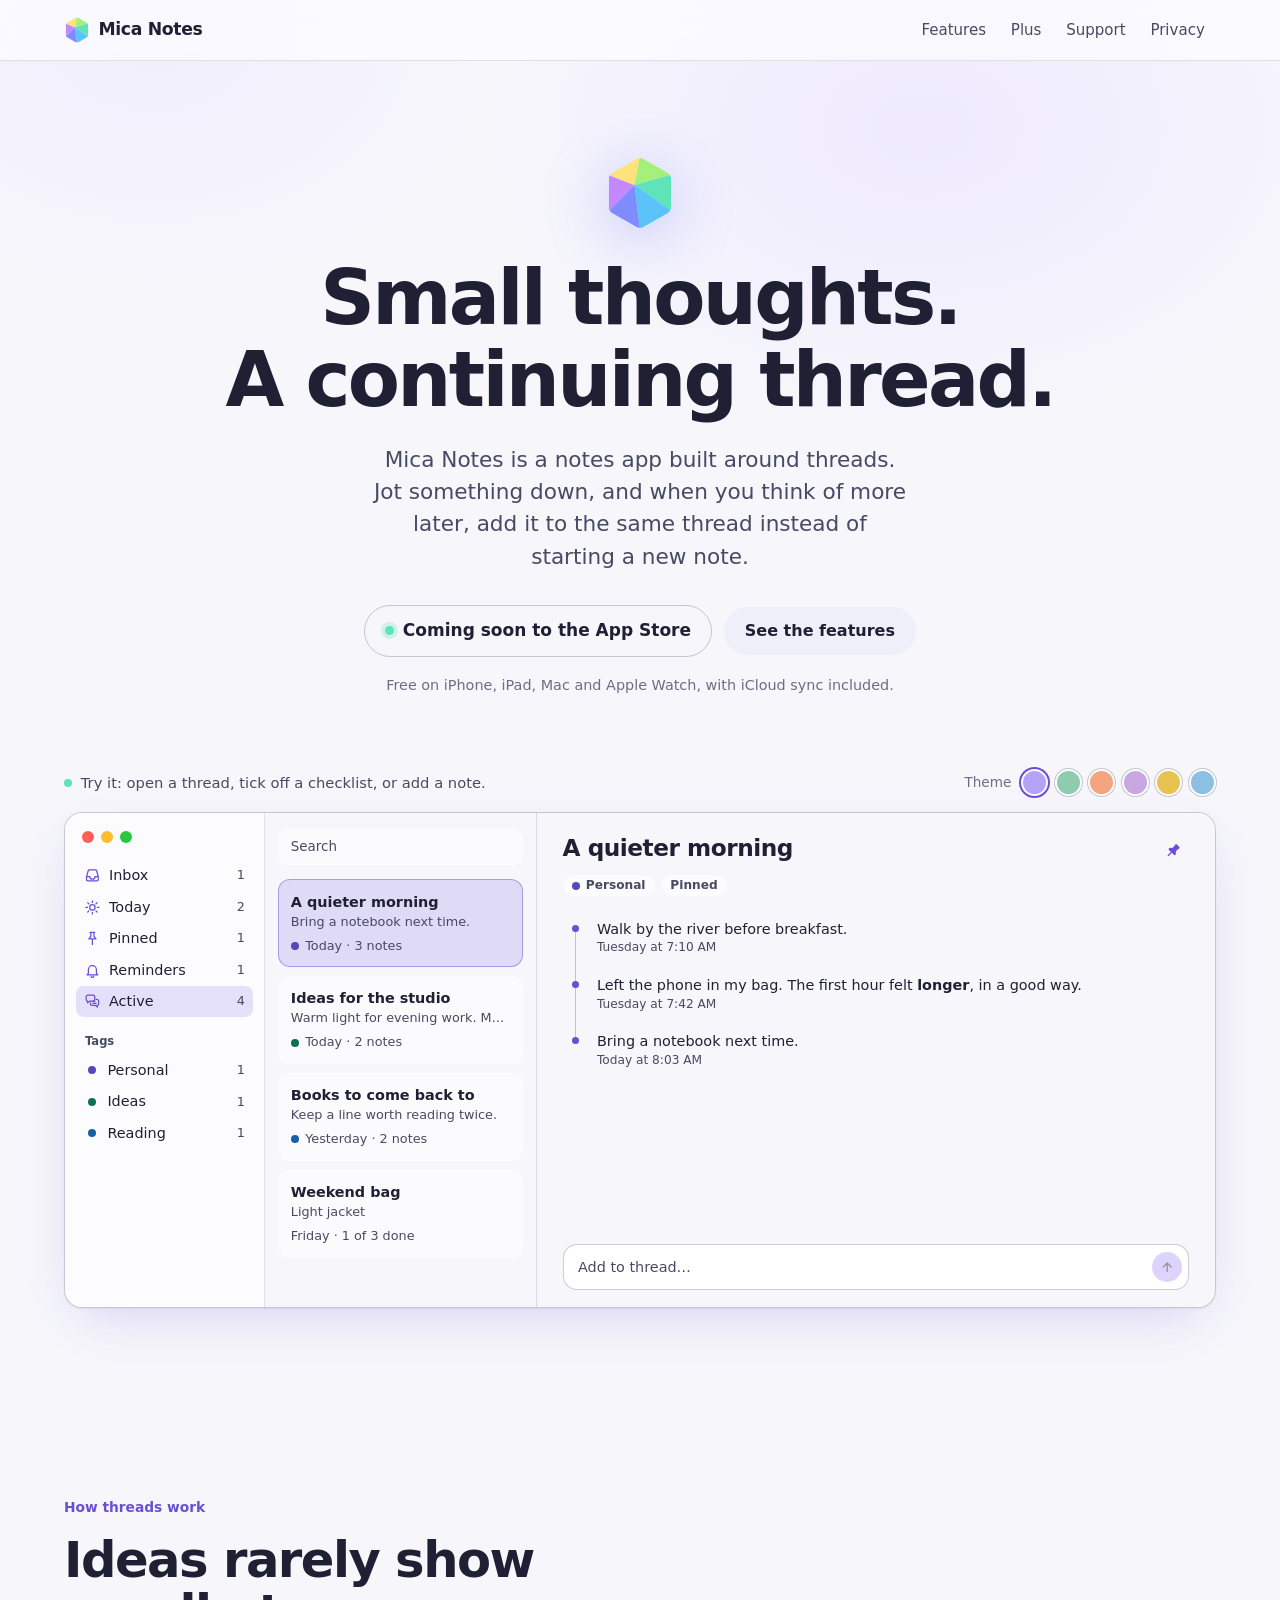
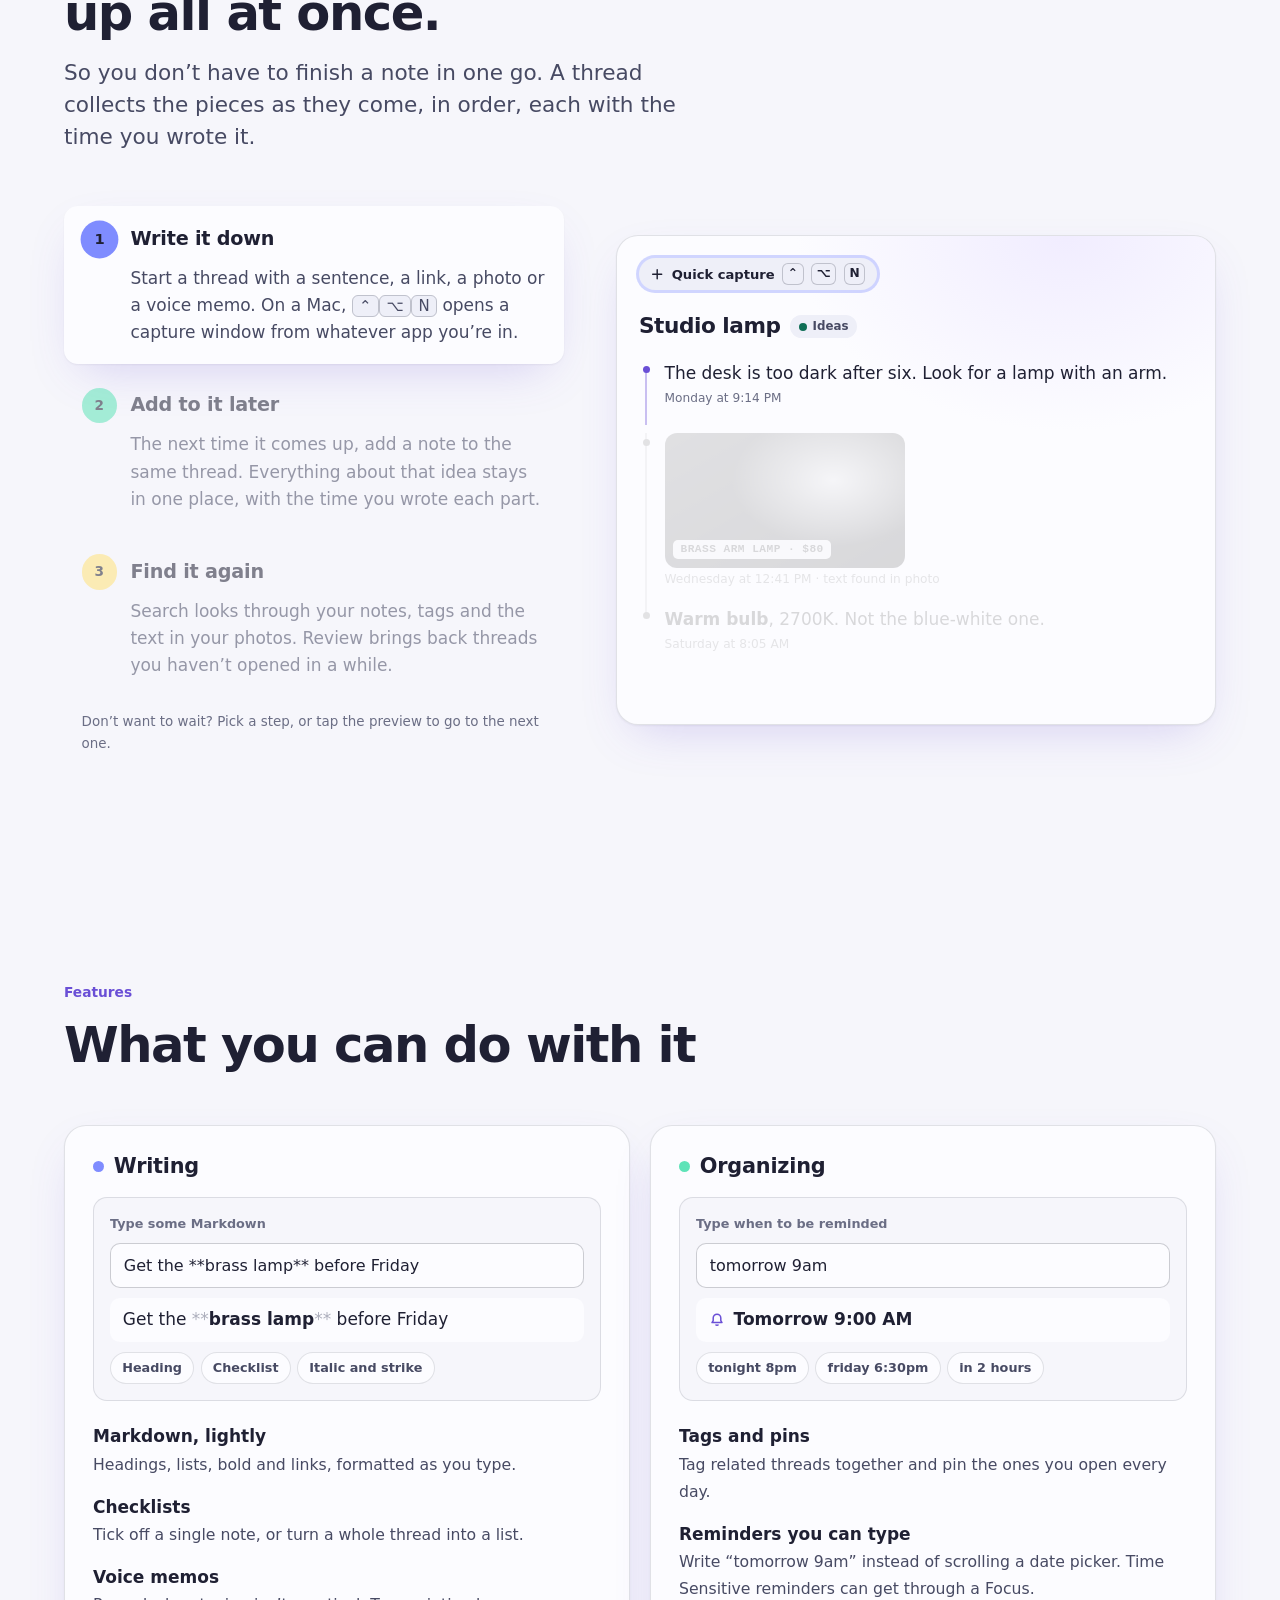
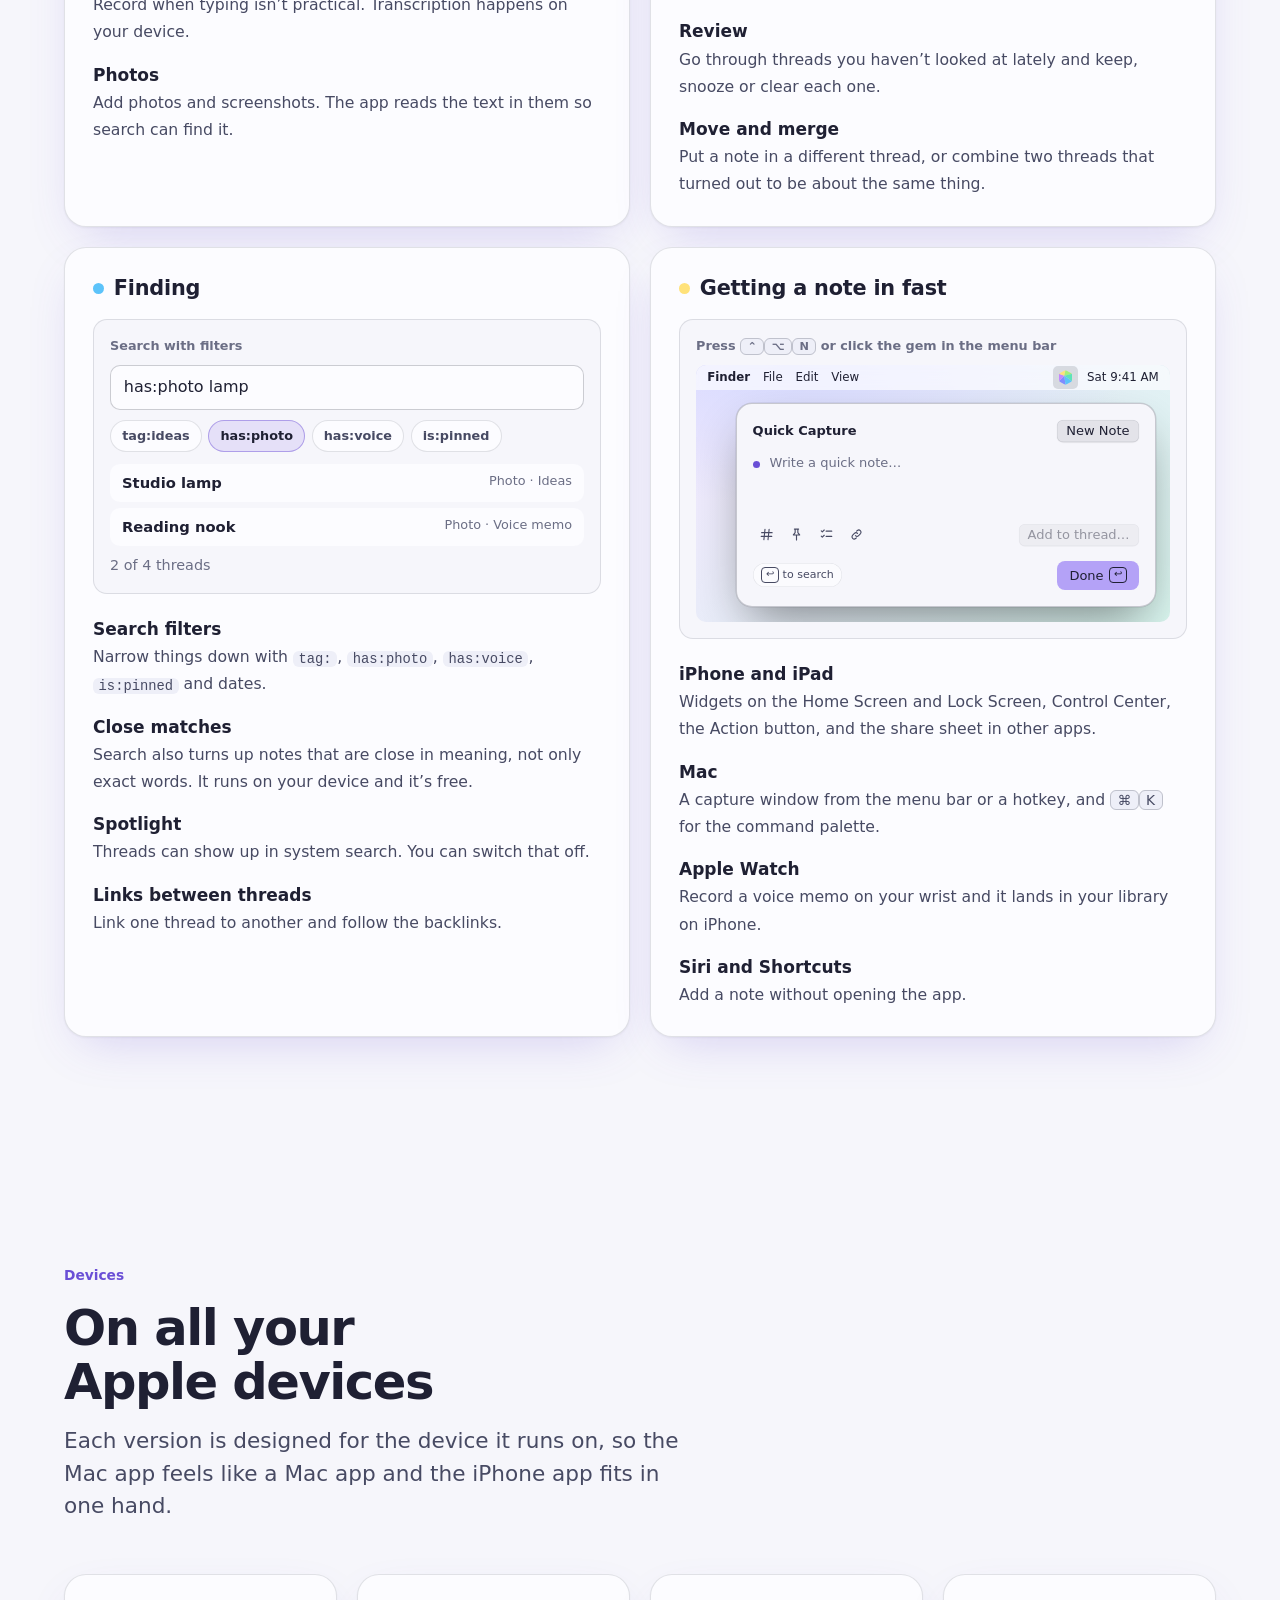
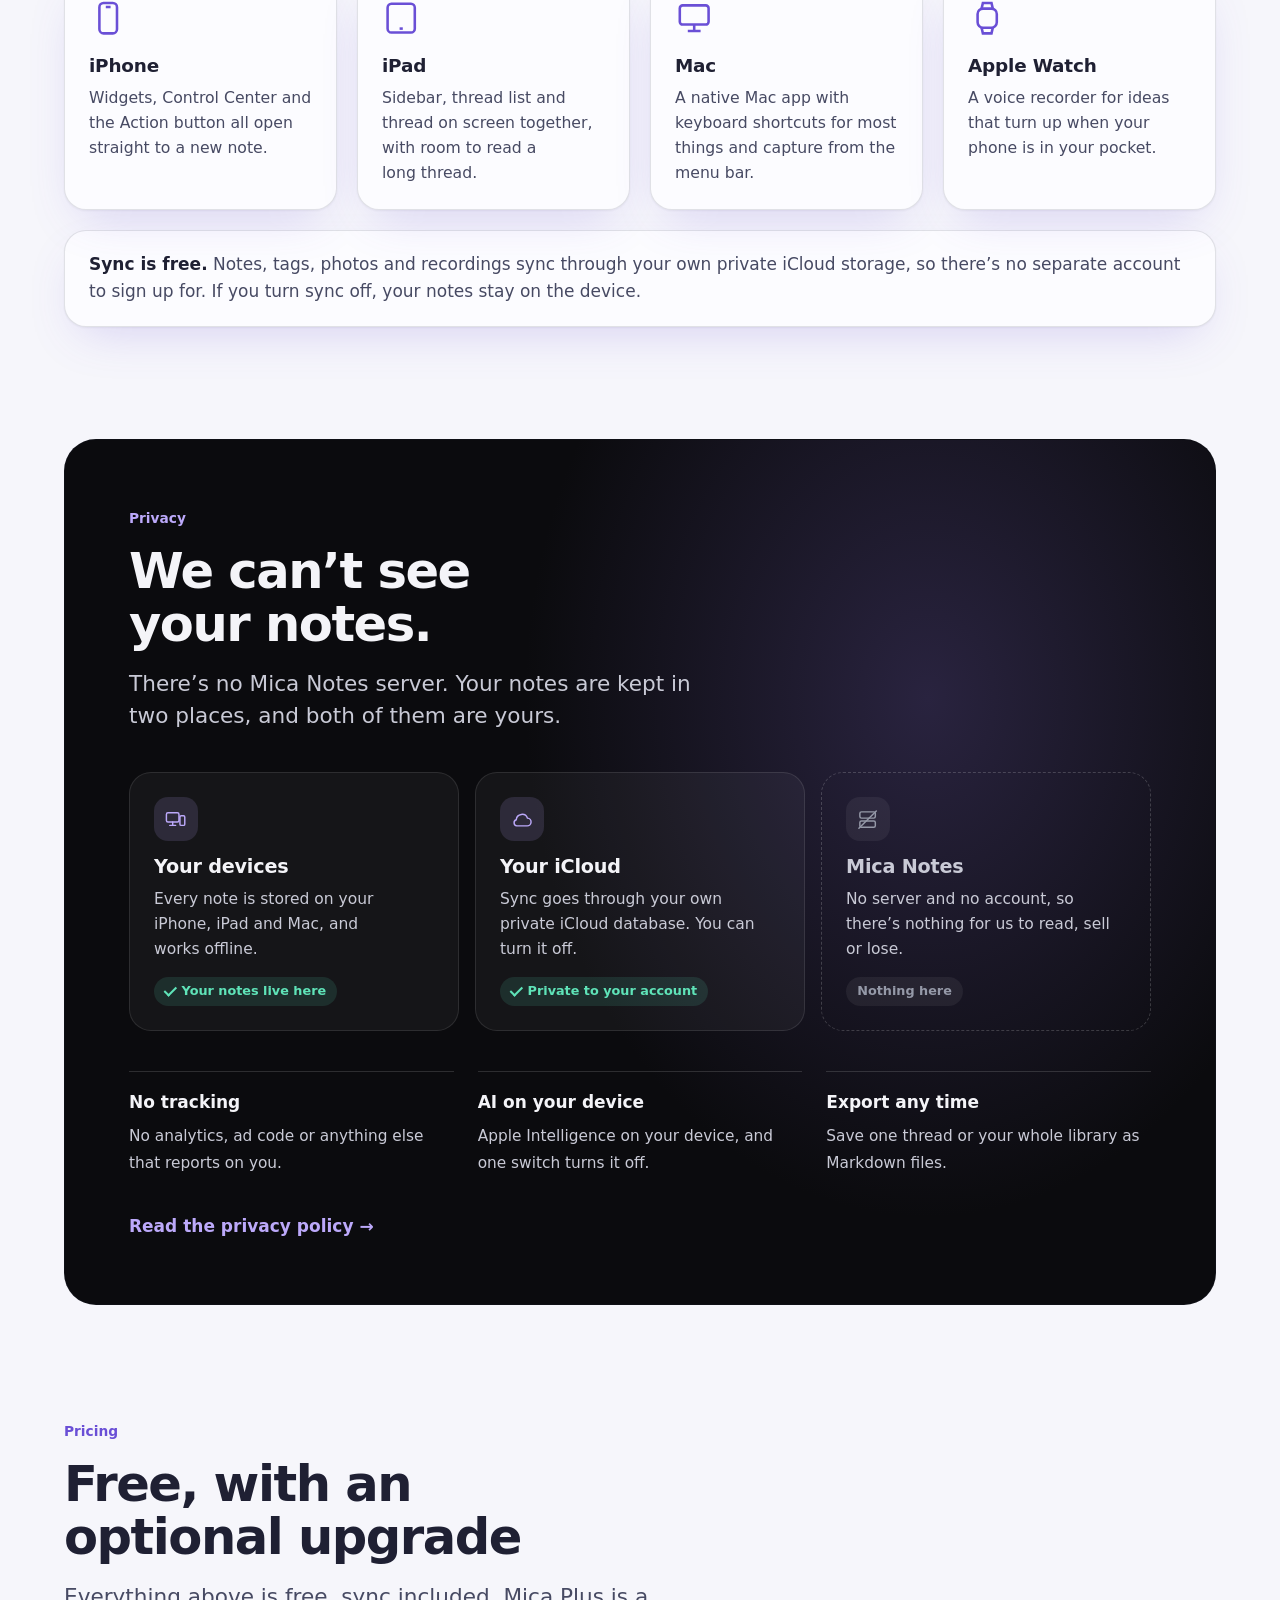
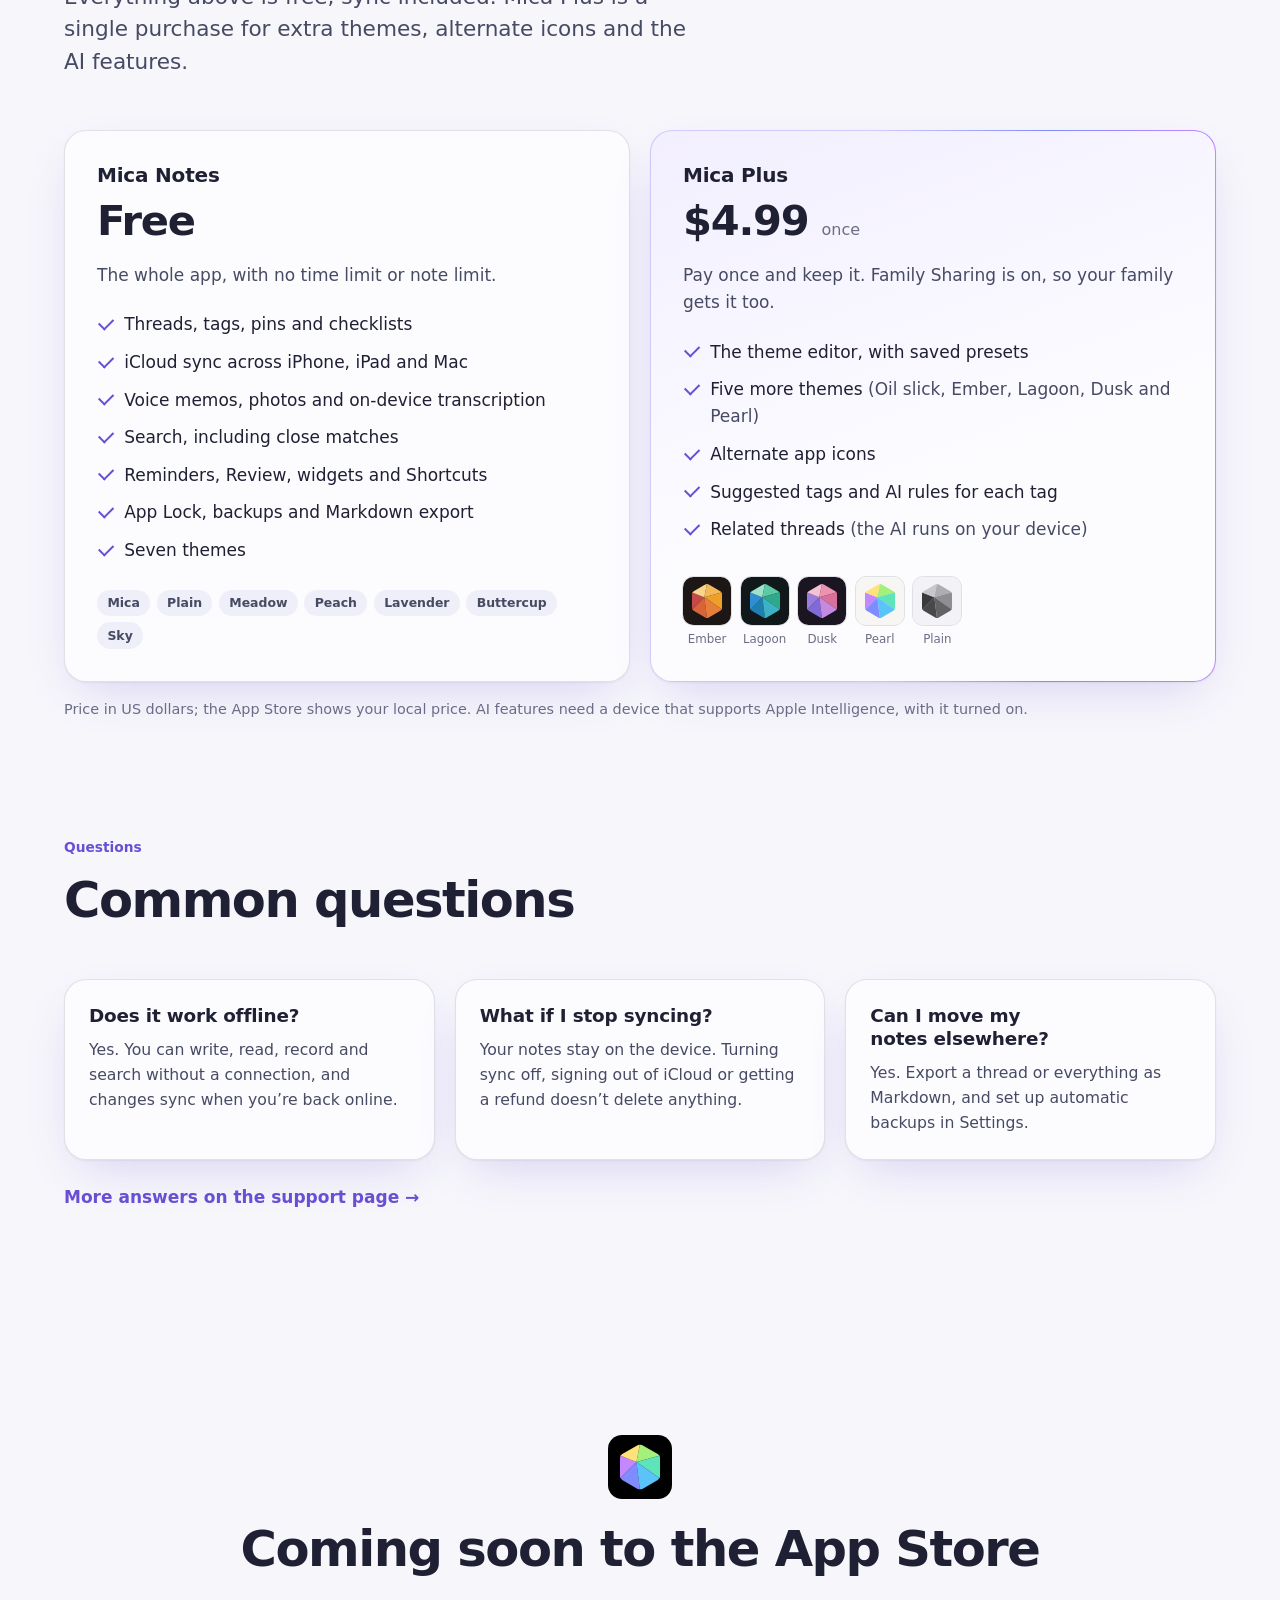
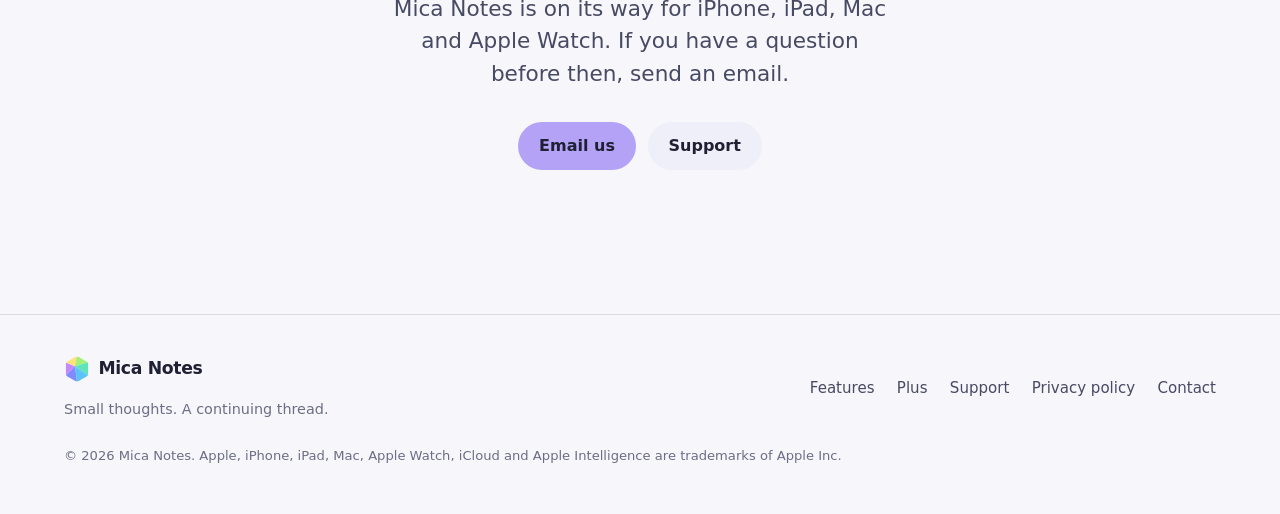
==== index.html @ 0bafedac "Mica Notes website" ====
<!doctype html>
<html lang="en-US">
<head>
  <meta charset="utf-8">
  <meta name="viewport" content="width=device-width, initial-scale=1">
  <meta name="color-scheme" content="light dark">
  <meta name="theme-color" content="#F6F6FB" media="(prefers-color-scheme: light)">
  <meta name="theme-color" content="#0B0B0E" media="(prefers-color-scheme: dark)">
  <title>Mica Notes: notes that grow in threads</title>
  <meta name="description" content="Mica Notes is a notes app for iPhone, iPad, Mac and Apple Watch where each idea gets its own thread, and you add to it as you think of more. Free, with iCloud sync.">
  <link rel="canonical" href="https://shaswat28.github.io/mica-notes/">
  <meta property="og:type" content="website">
  <meta property="og:title" content="Mica Notes">
  <meta property="og:description" content="Small thoughts. A continuing thread. Threaded notes for iPhone, iPad, Mac and Apple Watch, free with iCloud sync.">
  <meta property="og:url" content="https://shaswat28.github.io/mica-notes/">
  <meta property="og:image" content="https://shaswat28.github.io/mica-notes/assets/social-card.png">
  <meta name="twitter:card" content="summary_large_image">
  <link rel="icon" href="assets/favicon.svg" type="image/svg+xml">
  <link rel="apple-touch-icon" href="assets/apple-touch-icon.png">
  <link rel="stylesheet" href="styles.css">
  <script src="site.js" defer></script>
</head>
<body>
<a class="skip-link" href="#main">Skip to content</a>
<header class="site-header">
  <div class="wrap">
    <a class="wordmark" href="./"><img src="assets/gem.svg" alt="" width="26" height="26">Mica Notes</a>
    <nav class="site-nav" aria-label="Main">
      <a class="nav-optional" href="#features">Features</a>
      <a href="#plus">Plus</a>
      <a href="support.html">Support</a>
      <a href="privacy.html">Privacy</a>
    </nav>
  </div>
</header>

<main id="main">
  <section class="hero wrap" aria-labelledby="hero-title">
    <img class="gem-mark" src="assets/gem.svg" alt="" width="72" height="72">
    <h1 id="hero-title">Small thoughts.<br>A continuing thread.</h1>
    <p class="lead">Mica Notes is a notes app built around threads. Jot something down, and when you think of more later, add it to the same thread instead of starting a new note.</p>
    <div class="actions">
      <span class="status-pill">Coming soon to the App Store</span>
      <a class="button button-quiet" href="#features">See the features</a>
    </div>
    <p class="small">Free on iPhone, iPad, Mac and Apple Watch, with iCloud sync included.</p>

    <div class="showcase">
      <div class="demo" data-theme="mica">
        <div class="demo-bar">
          <p class="demo-hint">Try it: open a thread, tick off a checklist, or add a note.</p>
          <div class="theme-picker" role="group" aria-label="Demo theme">
            <span>Theme</span>
            <button class="swatch" data-theme="mica" style="--sw:#B4A2F7" aria-pressed="true" aria-label="Mica"></button>
            <button class="swatch" data-theme="meadow" style="--sw:#8FCBAE" aria-pressed="false" aria-label="Meadow"></button>
            <button class="swatch" data-theme="peach" style="--sw:#F2A57E" aria-pressed="false" aria-label="Peach"></button>
            <button class="swatch" data-theme="lavender" style="--sw:#C9A8E2" aria-pressed="false" aria-label="Lavender"></button>
            <button class="swatch" data-theme="buttercup" style="--sw:#E8C350" aria-pressed="false" aria-label="Buttercup"></button>
            <button class="swatch" data-theme="sky" style="--sw:#8BC0E2" aria-pressed="false" aria-label="Sky"></button>
          </div>
        </div>
        <div class="window" role="region" aria-label="Mica Notes demo">
          <nav class="window-sidebar" aria-label="Demo sidebar">
            <div class="traffic" aria-hidden="true"><i></i><i></i><i></i></div>
            <div class="side-group">
              <button class="side-row" data-scope="inbox" aria-pressed="false"><svg class="side-icon" viewBox="0 0 20 20" aria-hidden="true"><path d="M3 11.5V15a1.5 1.5 0 0 0 1.5 1.5h11A1.5 1.5 0 0 0 17 15v-3.5M3 11.5l2-7A1.5 1.5 0 0 1 6.4 3.5h7.2A1.5 1.5 0 0 1 15 4.5l2 7M3 11.5h4a3 3 0 0 0 6 0h4"/></svg>Inbox<span class="count" data-count="inbox"></span></button>
              <button class="side-row" data-scope="today" aria-pressed="false"><svg class="side-icon" viewBox="0 0 20 20" aria-hidden="true"><circle cx="10" cy="10" r="3.2"/><path d="M10 2.2v1.9M10 15.9v1.9M2.2 10h1.9M15.9 10h1.9M4.5 4.5l1.3 1.3M14.2 14.2l1.3 1.3M4.5 15.5l1.3-1.3M14.2 5.8l1.3-1.3"/></svg>Today<span class="count" data-count="today"></span></button>
              <button class="side-row" data-scope="pinned" aria-pressed="false"><svg class="side-icon" viewBox="0 0 20 20" aria-hidden="true"><path d="M7.2 2.8h5.6M8.2 2.8v4.6L5.8 10.6h8.4l-2.4-3.2V2.8M10 10.6v6.6"/></svg>Pinned<span class="count" data-count="pinned"></span></button>
              <button class="side-row" data-scope="reminders" aria-pressed="false"><svg class="side-icon" viewBox="0 0 20 20" aria-hidden="true"><path d="M5.2 13.6V9.2a4.8 4.8 0 0 1 9.6 0v4.4l1.5 1.6H3.7zM8.4 17.2a1.7 1.7 0 0 0 3.2 0"/></svg>Reminders<span class="count" data-count="reminders"></span></button>
              <button class="side-row is-on" data-scope="all" aria-pressed="true"><svg class="side-icon" viewBox="0 0 20 20" aria-hidden="true"><path d="M2.6 4.6a2 2 0 0 1 2-2h6.2a2 2 0 0 1 2 2v3.1a2 2 0 0 1-2 2H6.6l-2.5 2V9.6a2 2 0 0 1-1.5-1.9z"/><path d="M14.6 7.6h.8a2 2 0 0 1 2 2v3.2a2 2 0 0 1-1.5 1.9v2l-2.5-2H9.6a2 2 0 0 1-2-2v-.9"/><path d="M10.4 12.3h4M10.4 10h2.4"/></svg>Active<span class="count" data-count="all"></span></button>
            </div>
            <div class="side-group">
              <div class="side-label">Tags</div>
              <button class="side-row" data-scope="tag:personal" aria-pressed="false"><span class="dot" style="background:var(--tag-1)"></span>Personal<span class="count" data-count="tag:personal"></span></button>
              <button class="side-row" data-scope="tag:ideas" aria-pressed="false"><span class="dot" style="background:var(--tag-2)"></span>Ideas<span class="count" data-count="tag:ideas"></span></button>
              <button class="side-row" data-scope="tag:reading" aria-pressed="false"><span class="dot" style="background:var(--tag-3)"></span>Reading<span class="count" data-count="tag:reading"></span></button>
            </div>
          </nav>
          <div class="window-list">
            <label class="visually-hidden" for="demo-search">Search the demo</label>
            <input class="list-search" id="demo-search" type="search" placeholder="Search" autocomplete="off">
            <div class="js-thread-list">
              <div class="thread-card is-on"><b>A quieter morning</b><span>Bring a notebook next time.</span><span class="meta"><span class="dot" style="background:var(--tag-1)"></span><span>Personal · 3 notes</span></span></div>
              <div class="thread-card"><b>Ideas for the studio</b><span>Warm light for evening work.</span><span class="meta"><span class="dot" style="background:var(--tag-2)"></span><span>Ideas · 2 notes</span></span></div>
              <div class="thread-card"><b>Books to come back to</b><span>Keep a line worth reading twice.</span><span class="meta"><span class="dot" style="background:var(--tag-3)"></span><span>Reading · 2 notes</span></span></div>
              <div class="thread-card"><b>Weekend bag</b><span>Light jacket</span><span class="meta"><span>Checklist · 1 of 3</span></span></div>
            </div>
          </div>
          <div class="window-detail">
            <div class="mobile-threads" role="group" aria-label="Threads"></div>
            <div class="detail-body">
              <div class="detail-head">
                <h2 class="detail-title">A quieter morning</h2>
                <button class="pin-btn" aria-pressed="true" aria-label="Unpin thread"><svg viewBox="0 0 24 24" fill="currentColor" aria-hidden="true"><path d="M15.2 3.3a1 1 0 0 1 1.4 0l4.1 4.1a1 1 0 0 1 0 1.4l-1.3 1.3a1 1 0 0 1-1 .25l-3.1 3.1.4 3.4a1 1 0 0 1-.3.8l-1 1a1 1 0 0 1-1.4 0l-3.2-3.2-4.5 4.5a.9.9 0 1 1-1.3-1.3l4.5-4.5-3.2-3.2a1 1 0 0 1 0-1.4l1-1a1 1 0 0 1 .8-.3l3.4.4 3.1-3.1a1 1 0 0 1 .25-1z"/></svg></button>
              </div>
              <div class="chips"><span class="chip"><span class="dot" style="background:var(--tag-1)"></span>Personal</span><span class="chip">Pinned</span></div>
            </div>
            <div class="timeline-scroll">
              <ol class="timeline">
                <li><p>Walk by the river before breakfast.</p><time>Tuesday at 7:10 AM</time></li>
                <li><p>Left the phone in my bag. The first hour felt <strong>longer</strong>, in a good way.</p><time>Tuesday at 7:42 AM</time></li>
                <li><p>Bring a notebook next time.</p><time>Today at 8:03 AM</time></li>
              </ol>
            </div>
            <form class="composer">
              <label class="visually-hidden" for="demo-note">New note</label>
              <input id="demo-note" type="text" placeholder="Add to thread…" autocomplete="off" maxlength="280">
              <button class="send" type="submit" aria-label="Add note"><svg viewBox="0 0 24 24" fill="none" stroke="currentColor" stroke-width="2.4" stroke-linecap="round" stroke-linejoin="round" aria-hidden="true"><path d="M12 19V5M5.5 11.5 12 5l6.5 6.5"/></svg></button>
            </form>
          </div>
        </div>
      </div>
    </div>
  </section>

  <section class="section wrap" aria-labelledby="how-title">
    <div class="section-head" data-reveal>
      <p class="eyebrow">How threads work</p>
      <h2 id="how-title">Ideas rarely show up all at once.</h2>
      <p class="lead">So you don’t have to finish a note in one go. A thread collects the pieces as they come, in order, each with the time you wrote it.</p>
    </div>
    <div class="story" data-reveal>
      <ol class="story-steps">
        <li class="story-step is-on" data-step="1">
          <button type="button" class="story-btn" aria-pressed="true"><span class="step-num" aria-hidden="true">1</span><span class="story-btn-text">Write it down</span></button>
          <p>Start a thread with a sentence, a link, a photo or a voice memo. On a Mac, <kbd>⌃</kbd><kbd>⌥</kbd><kbd>N</kbd> opens a capture window from whatever app you’re in.</p>
        </li>
        <li class="story-step" data-step="2">
          <button type="button" class="story-btn" aria-pressed="false"><span class="step-num" aria-hidden="true">2</span><span class="story-btn-text">Add to it later</span></button>
          <p>The next time it comes up, add a note to the same thread. Everything about that idea stays in one place, with the time you wrote each part.</p>
        </li>
        <li class="story-step" data-step="3">
          <button type="button" class="story-btn" aria-pressed="false"><span class="step-num" aria-hidden="true">3</span><span class="story-btn-text">Find it again</span></button>
          <p>Search looks through your notes, tags and the text in your photos. Review brings back threads you haven’t opened in a while.</p>
        </li>
        <li class="story-hint" aria-hidden="true">Don’t want to wait? Pick a step, or tap the preview to go to the next one.</li>
      </ol>
      <div class="story-stage" data-step="3" role="img" aria-label="A thread called Studio lamp. Monday: the desk is too dark after six, look for a lamp. Wednesday: a photo of a lamp at the market. Saturday: get a warm bulb. A search for lamp finds the first two, including the word in the photo.">
        <div class="stage-bar">
          <span class="stage-capture"><svg viewBox="0 0 16 16" aria-hidden="true"><path d="M8 3v10M3 8h10"/></svg>Quick capture <kbd>⌃</kbd><kbd>⌥</kbd><kbd>N</kbd></span>
          <span class="stage-search"><svg viewBox="0 0 16 16" aria-hidden="true"><circle cx="7" cy="7" r="4.5"/><path d="M10.5 10.5l3 3"/></svg><span class="stage-query">lamp</span><span class="caret"></span></span>
        </div>
        <p class="stage-title">Studio lamp <span class="stage-tag"><span class="dot" style="background:var(--tag-2)"></span>Ideas</span></p>
        <ol class="stage-thread">
          <li class="n1"><p>The desk is too dark after six. Look for a <mark>lamp</mark> with an arm.</p><time>Monday at 9:14 PM</time></li>
          <li class="n2"><div class="stage-photo"><span class="photo-sign">BRASS ARM <mark>LAMP</mark> · $80</span></div><time>Wednesday at 12:41 PM · text found in photo</time></li>
          <li class="n3"><p><b>Warm bulb</b>, 2700K. Not the blue-white one.</p><time>Saturday at 8:05 AM</time></li>
        </ol>
        <p class="stage-review"><svg viewBox="0 0 16 16" aria-hidden="true"><rect x="2.5" y="4" width="11" height="9" rx="2"/><path d="M4.5 2h7"/></svg>In Review: not opened for 3 weeks</p>
      </div>
    </div>
  </section>

  <section id="features" class="section wrap" aria-labelledby="features-title">
    <div class="section-head" data-reveal>
      <p class="eyebrow">Features</p>
      <h2 id="features-title">What you can do with it</h2>
    </div>
    <div class="feature-groups" data-reveal-group>
      <article class="feature-group card">
        <h3><span class="dot" style="background:var(--gem-1)" aria-hidden="true"></span>Writing</h3>
        <div class="try" data-try="markdown">
          <label class="try-label" for="try-md">Type some Markdown</label>
          <input class="try-input" id="try-md" type="text" value="Get the **brass lamp** before Friday" maxlength="90" autocomplete="off" spellcheck="false">
          <p class="md-out" aria-live="polite">Get the <span class="mk">**</span><b>brass lamp</b><span class="mk">**</span> before Friday</p>
          <div class="try-chips" aria-label="Examples"><button type="button" data-fill="## Studio plans">Heading</button><button type="button" data-fill="- [ ] Order the bulbs">Checklist</button><button type="button" data-fill="Not *this* one, ~~the blue one~~">Italic and strike</button></div>
        </div>
        <ul class="feature-list">
          <li><b>Markdown, lightly</b><span>Headings, lists, bold and links, formatted as you type.</span></li>
          <li><b>Checklists</b><span>Tick off a single note, or turn a whole thread into a list.</span></li>
          <li><b>Voice memos</b><span>Record when typing isn’t practical. Transcription happens on your device.</span></li>
          <li><b>Photos</b><span>Add photos and screenshots. The app reads the text in them so search can find it.</span></li>
        </ul>
      </article>
      <article class="feature-group card">
        <h3><span class="dot" style="background:var(--gem-5)" aria-hidden="true"></span>Organizing</h3>
        <div class="try" data-try="reminder">
          <label class="try-label" for="try-rem">Type when to be reminded</label>
          <input class="try-input" id="try-rem" type="text" value="tomorrow 9am" maxlength="40" autocomplete="off" spellcheck="false">
          <p class="rem-out" aria-live="polite"><svg viewBox="0 0 16 16" aria-hidden="true"><path d="M8 2.2a3.8 3.8 0 0 0-3.8 3.8v2.6L3 10.6h10l-1.2-2V6A3.8 3.8 0 0 0 8 2.2zM6.6 12.4a1.5 1.5 0 0 0 2.8 0"/></svg><span class="rem-label">Tomorrow 9:00 AM</span></p>
          <div class="try-chips" aria-label="Examples"><button type="button" data-fill="tonight 8pm">tonight 8pm</button><button type="button" data-fill="friday 6:30pm">friday 6:30pm</button><button type="button" data-fill="in 2 hours">in 2 hours</button></div>
        </div>
        <ul class="feature-list">
          <li><b>Tags and pins</b><span>Tag related threads together and pin the ones you open every day.</span></li>
          <li><b>Reminders you can type</b><span>Write “tomorrow 9am” instead of scrolling a date picker. Time Sensitive reminders can get through a Focus.</span></li>
          <li><b>Review</b><span>Go through threads you haven’t looked at lately and keep, snooze or clear each one.</span></li>
          <li><b>Move and merge</b><span>Put a note in a different thread, or combine two threads that turned out to be about the same thing.</span></li>
        </ul>
      </article>
      <article class="feature-group card">
        <h3><span class="dot" style="background:var(--gem-6)" aria-hidden="true"></span>Finding</h3>
        <div class="try" data-try="search">
          <label class="try-label" for="try-search">Search with filters</label>
          <input class="try-input" id="try-search" type="search" value="has:photo lamp" maxlength="60" autocomplete="off" spellcheck="false">
          <div class="try-chips" aria-label="Add a filter"><button type="button" data-token="tag:ideas">tag:ideas</button><button type="button" data-token="has:photo">has:photo</button><button type="button" data-token="has:voice">has:voice</button><button type="button" data-token="is:pinned">is:pinned</button></div>
          <ul class="search-results" aria-live="polite">
            <li data-tags="ideas" data-has="photo" data-text="studio lamp brass arm lamp market">Studio lamp <span>Photo · Ideas</span></li>
            <li data-tags="personal" data-has="voice" data-pinned data-text="a quieter morning walk by the river">A quieter morning <span>Voice memo · Pinned</span></li>
            <li data-tags="ideas" data-has="" data-text="name ideas for the newsletter">Newsletter names <span>Ideas</span></li>
            <li data-tags="reading" data-has="photo voice" data-text="books to come back to lamp reading nook">Reading nook <span>Photo · Voice memo</span></li>
          </ul>
          <p class="search-count small" aria-hidden="true"></p>
        </div>
        <ul class="feature-list">
          <li><b>Search filters</b><span>Narrow things down with <code>tag:</code>, <code>has:photo</code>, <code>has:voice</code>, <code>is:pinned</code> and dates.</span></li>
          <li><b>Close matches</b><span>Search also turns up notes that are close in meaning, not only exact words. It runs on your device and it’s free.</span></li>
          <li><b>Spotlight</b><span>Threads can show up in system search. You can switch that off.</span></li>
          <li><b>Links between threads</b><span>Link one thread to another and follow the backlinks.</span></li>
        </ul>
      </article>
      <article class="feature-group card">
        <h3><span class="dot" style="background:var(--gem-3)" aria-hidden="true"></span>Getting a note in fast</h3>
        <div class="try" data-try="capture">
          <p class="try-label"><span class="fine-only">Press <kbd>⌃</kbd><kbd>⌥</kbd><kbd>N</kbd> or click the gem in the menu bar</span><span class="coarse-only">Tap the gem in the menu bar</span></p>
          <div class="capture-desk">
            <div class="mac-menubar" aria-hidden="false">
              <span class="mb-left" aria-hidden="true"><b>Finder</b><span>File</span><span>Edit</span><span>View</span></span>
              <span class="mb-right"><button type="button" class="mb-gem" aria-label="Quick Capture" aria-expanded="true"><img src="assets/gem.svg" alt="" width="16" height="16"></button><span class="mb-clock" aria-hidden="true">Sat 9:41 AM</span></span>
            </div>
            <form class="qc" aria-label="Quick Capture">
              <div class="qc-head"><b>Quick Capture</b><button type="button" class="qc-btn qc-new">New Note</button></div>
              <div class="qc-composer"><span class="qc-dot" aria-hidden="true"></span><label class="visually-hidden" for="try-cap">Quick capture draft</label><textarea id="try-cap" rows="3" maxlength="200" placeholder="Write a quick note…"></textarea></div>
              <div class="qc-tools">
                <span class="qc-tool" title="Choose a tag" aria-hidden="true"><svg viewBox="0 0 20 20"><path d="M8 3 6.5 17M13.5 3 12 17M3.5 7.5h14M3 12.5h14"/></svg></span>
                <span class="qc-tool" title="Pin thread" aria-hidden="true"><svg viewBox="0 0 20 20"><path d="M7.2 2.8h5.6M8.2 2.8v4.6L5.8 10.6h8.4l-2.4-3.2V2.8M10 10.6v6.6"/></svg></span>
                <span class="qc-tool" title="Insert checklist item" aria-hidden="true"><svg viewBox="0 0 20 20"><path d="m3 5.2 1.4 1.4L7 4M3 12.2l1.4 1.4L7 11M9.5 5.5h7.5M9.5 12.5h7.5"/></svg></span>
                <span class="qc-tool" title="Paste link" aria-hidden="true"><svg viewBox="0 0 20 20"><path d="M8.6 11.4a3 3 0 0 0 4.2 0l2.6-2.6a3 3 0 0 0-4.2-4.2l-1 1M11.4 8.6a3 3 0 0 0-4.2 0l-2.6 2.6a3 3 0 0 0 4.2 4.2l1-1"/></svg></span>
                <span class="qc-btn qc-thread" aria-hidden="true">Add to thread…</span>
              </div>
              <div class="qc-foot">
                <span class="qc-hint"><span class="keycap">↩</span><span class="qc-hint-text">to search</span></span>
                <button type="submit" class="qc-done">Done <span class="keycap">↩</span></button>
              </div>
            </form>
            <p class="capture-toast" role="status"></p>
          </div>
        </div>
        <ul class="feature-list">
          <li><b>iPhone and iPad</b><span>Widgets on the Home Screen and Lock Screen, Control Center, the Action button, and the share sheet in other apps.</span></li>
          <li><b>Mac</b><span>A capture window from the menu bar or a hotkey, and <kbd>⌘</kbd><kbd>K</kbd> for the command palette.</span></li>
          <li><b>Apple Watch</b><span>Record a voice memo on your wrist and it lands in your library on iPhone.</span></li>
          <li><b>Siri and Shortcuts</b><span>Add a note without opening the app.</span></li>
        </ul>
      </article>
    </div>
  </section>

  <section class="section wrap" aria-labelledby="devices-title">
    <div class="section-head" data-reveal>
      <p class="eyebrow">Devices</p>
      <h2 id="devices-title">On all your Apple devices</h2>
      <p class="lead">Each version is designed for the device it runs on, so the Mac app feels like a Mac app and the iPhone app fits in one hand.</p>
    </div>
    <ul class="devices" data-reveal-group>
      <li class="card">
        <svg class="device-icon" viewBox="0 0 24 24" fill="none" stroke="currentColor" stroke-width="1.6" aria-hidden="true"><rect x="6.5" y="2.5" width="11" height="19" rx="2.6"/><path d="M10.5 5h3"/></svg>
        <h3>iPhone</h3><p>Widgets, Control Center and the Action button all open straight to a new note.</p>
      </li>
      <li class="card">
        <svg class="device-icon" viewBox="0 0 24 24" fill="none" stroke="currentColor" stroke-width="1.6" aria-hidden="true"><rect x="3.5" y="3" width="17" height="18" rx="2.4"/><path d="M11 18.5h2"/></svg>
        <h3>iPad</h3><p>Sidebar, thread list and thread on screen together, with room to read a long thread.</p>
      </li>
      <li class="card">
        <svg class="device-icon" viewBox="0 0 24 24" fill="none" stroke="currentColor" stroke-width="1.6" aria-hidden="true"><rect x="3" y="4" width="18" height="12" rx="1.8"/><path d="M8 20h8M12 16v4"/></svg>
        <h3>Mac</h3><p>A native Mac app with keyboard shortcuts for most things and capture from the menu bar.</p>
      </li>
      <li class="card">
        <svg class="device-icon" viewBox="0 0 24 24" fill="none" stroke="currentColor" stroke-width="1.6" aria-hidden="true"><rect x="6" y="6" width="12" height="12" rx="3.4"/><path d="M8.5 6l.8-3.5h5.4l.8 3.5M8.5 18l.8 3.5h5.4l.8-3.5"/></svg>
        <h3>Apple Watch</h3><p>A voice recorder for ideas that turn up when your phone is in your pocket.</p>
      </li>
    </ul>
    <div class="sync-note card" data-reveal>
      <p><strong>Sync is free.</strong> Notes, tags, photos and recordings sync through your own private iCloud storage, so there’s no separate account to sign up for. If you turn sync off, your notes stay on the device.</p>
    </div>
  </section>

  <section class="wrap" aria-labelledby="privacy-title">
    <div class="privacy-band" data-reveal>
      <div class="privacy-head">
        <p class="eyebrow">Privacy</p>
        <h2 id="privacy-title">We can’t see your notes.</h2>
        <p class="lead">There’s no Mica Notes server. Your notes are kept in two places, and both of them are yours.</p>
      </div>
      <ol class="places" data-reveal-group>
        <li class="place">
          <span class="place-icon" aria-hidden="true"><svg viewBox="0 0 24 24"><rect x="2.5" y="5" width="13" height="9.5" rx="1.6"/><path d="M6 18h6M9 14.5V18"/><rect x="16.5" y="8" width="5" height="10" rx="1.3"/></svg></span>
          <h3>Your devices</h3>
          <p>Every note is stored on your iPhone, iPad and Mac, and works offline.</p>
          <span class="place-tag is-yes">Your notes live here</span>
        </li>
        <li class="place">
          <span class="place-icon" aria-hidden="true"><svg viewBox="0 0 24 24"><path d="M7 18.5h10.5a4 4 0 0 0 .6-8 6 6 0 0 0-11.6 1.6A3.3 3.3 0 0 0 7 18.5z"/></svg></span>
          <h3>Your iCloud</h3>
          <p>Sync goes through your own private iCloud database. You can turn it off.</p>
          <span class="place-tag is-yes">Private to your account</span>
        </li>
        <li class="place is-empty">
          <span class="place-icon" aria-hidden="true"><svg viewBox="0 0 24 24"><rect x="4" y="4" width="16" height="6.5" rx="1.6"/><rect x="4" y="13.5" width="16" height="6.5" rx="1.6"/><path d="M3 21 21 3"/></svg></span>
          <h3>Mica Notes</h3>
          <p>No server and no account, so there’s nothing for us to read, sell or lose.</p>
          <span class="place-tag">Nothing here</span>
        </li>
      </ol>
      <ul class="privacy-points">
        <li><b>No tracking</b><span>No analytics, ad code or anything else that reports on you.</span></li>
        <li><b>AI on your device</b><span>Apple Intelligence on your device, and one switch turns it off.</span></li>
        <li><b>Export any time</b><span>Save one thread or your whole library as Markdown files.</span></li>
      </ul>
      <a class="arrow-link" href="privacy.html">Read the privacy policy <span aria-hidden="true">→</span></a>
    </div>
  </section>

  <section id="plus" class="section wrap" aria-labelledby="plus-title">
    <div class="section-head" data-reveal>
      <p class="eyebrow">Pricing</p>
      <h2 id="plus-title">Free, with an optional upgrade</h2>
      <p class="lead">Everything above is free, sync included. Mica Plus is a single purchase for extra themes, alternate icons and the AI features.</p>
    </div>
    <div class="pricing" data-reveal-group>
      <article class="plan card" aria-labelledby="free-title">
        <h3 class="plan-name" id="free-title">Mica Notes</h3>
        <p class="price">Free</p>
        <p>The whole app, with no time limit or note limit.</p>
        <ul class="ticks">
          <li>Threads, tags, pins and checklists</li>
          <li>iCloud sync across iPhone, iPad and Mac</li>
          <li>Voice memos, photos and on-device transcription</li>
          <li>Search, including close matches</li>
          <li>Reminders, Review, widgets and Shortcuts</li>
          <li>App Lock, backups and Markdown export</li>
          <li>Seven themes</li>
        </ul>
        <ul class="swatches" aria-label="Free themes">
          <li>Mica</li><li>Plain</li><li>Meadow</li><li>Peach</li><li>Lavender</li><li>Buttercup</li><li>Sky</li>
        </ul>
      </article>
      <article class="plan plus card" aria-labelledby="plus-plan-title">
        <h3 class="plan-name" id="plus-plan-title">Mica Plus</h3>
        <p class="price">$4.99 <small>once</small></p>
        <p>Pay once and keep it. Family Sharing is on, so your family gets it too.</p>
        <ul class="ticks">
          <li>The theme editor, with saved presets</li>
          <li>Five more themes <span>(Oil slick, Ember, Lagoon, Dusk and Pearl)</span></li>
          <li>Alternate app icons</li>
          <li>Suggested tags and AI rules for each tag</li>
          <li>Related threads <span>(the AI runs on your device)</span></li>
        </ul>
        <ul class="icon-row" aria-label="Alternate app icons">
          <li><img src="assets/icon-ember.svg" alt="" width="48" height="48">Ember</li>
          <li><img src="assets/icon-lagoon.svg" alt="" width="48" height="48">Lagoon</li>
          <li><img src="assets/icon-dusk.svg" alt="" width="48" height="48">Dusk</li>
          <li><img src="assets/icon-pearl.svg" alt="" width="48" height="48">Pearl</li>
          <li><img src="assets/icon-plain.svg" alt="" width="48" height="48">Plain</li>
        </ul>
      </article>
    </div>
    <p class="small" style="margin-top:1rem">Price in US dollars; the App Store shows your local price. AI features need a device that supports Apple Intelligence, with it turned on.</p>
  </section>

  <section class="section wrap" aria-labelledby="faq-title" style="padding-top:0">
    <div class="section-head" data-reveal>
      <p class="eyebrow">Questions</p>
      <h2 id="faq-title">Common questions</h2>
    </div>
    <div class="faq-grid" data-reveal-group>
      <article class="card"><h3>Does it work offline?</h3><p>Yes. You can write, read, record and search without a connection, and changes sync when you’re back online.</p></article>
      <article class="card"><h3>What if I stop syncing?</h3><p>Your notes stay on the device. Turning sync off, signing out of iCloud or getting a refund doesn’t delete anything.</p></article>
      <article class="card"><h3>Can I move my notes elsewhere?</h3><p>Yes. Export a thread or everything as Markdown, and set up automatic backups in Settings.</p></article>
    </div>
    <p style="margin-top:1.5rem" data-reveal><a class="arrow-link" href="support.html">More answers on the support page <span aria-hidden="true">→</span></a></p>
  </section>

  <section class="section wrap closing" aria-labelledby="closing-title" data-reveal>
    <img src="assets/icon-default.svg" alt="" width="64" height="64" style="border-radius:22%">
    <h2 id="closing-title">Coming soon to the App Store</h2>
    <p class="lead">Mica Notes is on its way for iPhone, iPad, Mac and Apple Watch. If you have a question before then, send an email.</p>
    <div class="actions">
      <a class="button button-primary" href="mailto:micanotes.support@gmail.com">Email us</a>
      <a class="button button-quiet" href="support.html">Support</a>
    </div>
  </section>
</main>

<footer class="site-footer">
  <div class="wrap">
    <div class="footer-brand">
      <a class="wordmark" href="./"><img src="assets/gem.svg" alt="" width="26" height="26">Mica Notes</a>
      <p>Small thoughts. A continuing thread.</p>
    </div>
    <nav class="footer-nav" aria-label="Footer">
      <a href="./#features">Features</a>
      <a href="./#plus">Plus</a>
      <a href="support.html">Support</a>
      <a href="privacy.html">Privacy policy</a>
      <a href="mailto:micanotes.support@gmail.com">Contact</a>
    </nav>
    <p class="footer-legal">© 2026 Mica Notes. Apple, iPhone, iPad, Mac, Apple Watch, iCloud and Apple Intelligence are trademarks of Apple Inc.</p>
  </div>
</footer>
</body>
</html>
---- styles.css ----
/* Mica Notes website. Colours come from the app's free Mica theme
   (FlufflePalette.swift: accent, soft accent and ink) and the gem icon facets (Tools/icon/render.swift).
   System fonts only, no external requests. */
:root {
  color-scheme: light dark;
  --bg: #F6F6FB;
  --surface: #FCFCFF;
  --surface-2: #EEEFF8;
  --glow: #EEE9FF;
  --text: #1F2033;
  --muted: #474A63;
  --faint: #6B6E85;
  --link: #6A4FD6;
  --accent: #B4A2F7;
  --filled: #B4A2F7;
  --filled-label: #1F2033;
  --line: rgba(31, 32, 51, .12);
  --line-strong: rgba(31, 32, 51, .22);
  --glass: rgba(252, 252, 255, .72);
  --shadow: 0 1px 2px rgba(31, 32, 51, .06), 0 18px 50px -18px rgba(106, 79, 214, .26);
  --gem-1: #7F8CFF; --gem-2: #C387FF; --gem-3: #FFE27A;
  --gem-4: #A4F07A; --gem-5: #5FE3B8; --gem-6: #5CC3FA;
  --tag-1: #534AB7; --tag-2: #0F6E56; --tag-3: #185FA5; --tag-4: #993C1D;
  --radius: 22px;
  --radius-sm: 14px;
  font-family: -apple-system, BlinkMacSystemFont, "SF Pro Text", "Segoe UI", system-ui, sans-serif;
  font-synthesis: none;
  -webkit-font-smoothing: antialiased;
}
@media (prefers-color-scheme: dark) {
  :root {
    --bg: #0B0B0E;
    --surface: #17171C;
    --surface-2: #1E1F26;
    --glow: #29233F;
    --text: #F4F4F8;
    --muted: #C9CAD6;
    --faint: #9599A8;
    --link: #BCA9FA;
    --filled: #B9A6F7;
    --filled-label: #0B0B0E;
    --line: rgba(255, 255, 255, .09);
    --line-strong: rgba(255, 255, 255, .18);
    --glass: rgba(23, 23, 28, .66);
    --shadow: 0 1px 1px rgba(0, 0, 0, .4), 0 24px 60px -20px rgba(0, 0, 0, .8);
    --tag-1: #B9A2F5; --tag-2: #5DCAA5; --tag-3: #82B8F0; --tag-4: #F49B88;
  }
}

* { box-sizing: border-box; }
html { scroll-padding-top: 5.5rem; -webkit-text-size-adjust: 100%; }
@media (prefers-reduced-motion: no-preference) { html { scroll-behavior: smooth; } }
body {
  margin: 0; min-height: 100vh; overflow-x: hidden;
  background: var(--bg); color: var(--text);
  font-size: 1.0625rem; line-height: 1.6;
}
/* The app's quiet atmospheric glow behind the content. */
body::before {
  content: ""; position: absolute; inset: 0 0 auto; height: 52rem; z-index: -1; pointer-events: none;
  background:
    radial-gradient(38rem 26rem at 72% 8rem, color-mix(in srgb, var(--glow) 95%, transparent), transparent 70%),
    radial-gradient(30rem 22rem at 12% 2rem, color-mix(in srgb, var(--glow) 60%, transparent), transparent 70%);
}
img, svg { display: block; max-width: 100%; }
a { color: var(--link); text-underline-offset: .2em; text-decoration-thickness: .07em; }
a:hover { text-decoration-thickness: .14em; }
:focus-visible { outline: 3px solid var(--link); outline-offset: 3px; border-radius: 6px; }
::selection { background: color-mix(in srgb, var(--accent) 40%, transparent); }
h1, h2, h3, p, figure, ul, ol, dl, dd { margin: 0; }
h1, h2, h3 { line-height: 1.08; text-wrap: balance; font-weight: 700; }
h1 { font-size: clamp(2.6rem, 6.4vw, 4.75rem); letter-spacing: -.035em; }
h2 { font-size: clamp(2rem, 4.2vw, 3.1rem); letter-spacing: -.03em; }
h3 { font-size: 1.15rem; letter-spacing: -.01em; font-weight: 650; line-height: 1.25; }
p { text-wrap: pretty; }
p + p { margin-top: .9rem; }
.wrap { width: min(100% - 2.5rem, 72rem); margin-inline: auto; }
.narrow { width: min(100% - 2.5rem, 46rem); margin-inline: auto; }
.visually-hidden { position: absolute; width: 1px; height: 1px; overflow: hidden; clip: rect(0 0 0 0); white-space: nowrap; }
.skip-link { position: absolute; left: 1rem; top: -10rem; z-index: 20; padding: .6rem 1rem; border-radius: 10px; background: var(--surface); color: var(--text); }
.skip-link:focus { top: .75rem; }

/* Header */
.site-header {
  position: sticky; top: 0; z-index: 10;
  background: var(--glass); border-bottom: 1px solid var(--line);
  -webkit-backdrop-filter: saturate(180%) blur(20px); backdrop-filter: saturate(180%) blur(20px);
}
.site-header .wrap { display: flex; align-items: center; justify-content: space-between; gap: 1rem; min-height: 3.75rem; }
.wordmark { display: inline-flex; align-items: center; gap: .55rem; color: var(--text); text-decoration: none; font-weight: 700; letter-spacing: -.02em; font-size: 1.08rem; }
.wordmark img { width: 1.6rem; height: 1.6rem; }
.site-nav { display: flex; align-items: center; gap: .15rem; }
.site-nav a { display: inline-flex; align-items: center; min-height: 44px; padding-inline: .7rem; border-radius: 999px; color: var(--muted); text-decoration: none; font-size: .94rem; }
.site-nav a:hover { color: var(--text); background: var(--surface-2); }
.site-nav a[aria-current="page"] { color: var(--text); font-weight: 600; }

/* Shared bits */
.eyebrow { display: inline-flex; align-items: center; gap: .5rem; margin-bottom: 1rem; font-size: .86rem; font-weight: 600; color: var(--link); }
.lead { font-size: clamp(1.15rem, 2vw, 1.35rem); line-height: 1.5; color: var(--muted); }
.small { font-size: .9rem; color: var(--faint); }
.section { padding-block: clamp(4rem, 9vw, 7rem); }
.section-head { max-width: 40rem; margin-bottom: clamp(2rem, 5vw, 3.25rem); }
.section-head .lead { margin-top: 1rem; }
.card { background: var(--surface); border: 1px solid var(--line); border-radius: var(--radius); box-shadow: var(--shadow); }
.button { display: inline-flex; align-items: center; justify-content: center; gap: .5rem; min-height: 48px; padding: .7rem 1.3rem; border-radius: 999px; font-weight: 600; text-decoration: none; font-size: 1rem; }
.button-primary { background: var(--filled); color: var(--filled-label); }
.button-primary:hover { background: color-mix(in srgb, var(--filled) 88%, var(--text)); }
.button-quiet { color: var(--text); background: var(--surface-2); }
.button-quiet:hover { background: color-mix(in srgb, var(--surface-2) 80%, var(--text)); }
.status-pill { display: inline-flex; align-items: center; gap: .55rem; min-height: 48px; padding: .7rem 1.25rem; border-radius: 999px; border: 1px solid var(--line-strong); color: var(--text); font-weight: 600; }
.status-pill::before { content: ""; width: .55rem; height: .55rem; border-radius: 50%; background: var(--gem-5); box-shadow: 0 0 0 4px color-mix(in srgb, var(--gem-5) 25%, transparent); }
.actions { display: flex; flex-wrap: wrap; gap: .75rem; align-items: center; }
.arrow-link { font-weight: 600; text-decoration: none; }
.arrow-link:hover { text-decoration: underline; }

/* Hero */
.hero { padding-block: clamp(3.5rem, 8vw, 6rem) clamp(3rem, 6vw, 4.5rem); text-align: center; }
.hero .gem-mark { width: 4.5rem; height: 4.5rem; margin: 0 auto 1.75rem; filter: drop-shadow(0 10px 30px color-mix(in srgb, var(--gem-1) 45%, transparent)); }
.hero h1 { margin-inline: auto; }
.hero .lead { max-width: 34rem; margin: 1.4rem auto 2rem; }
.hero .actions { justify-content: center; }
.hero .small { margin-top: 1.1rem; }

/* Interactive app demo. Every colour inside comes from --w-* so the theme
   picker can swap in the app's real palettes (FlufflePalette.swift). */
.showcase { position: relative; margin-top: clamp(3rem, 7vw, 4.5rem); perspective: 1600px; }
.demo-bar { display: flex; flex-wrap: wrap; align-items: center; justify-content: space-between; gap: .75rem 1.5rem; margin-bottom: 1rem; text-align: left; }
.demo-hint { display: inline-flex; align-items: center; gap: .55rem; font-size: .92rem; color: var(--muted); }
.demo-hint::before { content: ""; width: .5rem; height: .5rem; border-radius: 50%; background: var(--gem-5); animation: pulse 2.4s ease-in-out infinite; }
.theme-picker { display: flex; align-items: center; gap: .4rem; }
.theme-picker span { font-size: .85rem; color: var(--faint); margin-right: .2rem; }
.swatch { width: 1.7rem; height: 1.7rem; border-radius: 50%; border: 2px solid var(--surface); box-shadow: 0 0 0 1px var(--line-strong); cursor: pointer; padding: 0; background: var(--sw); transition: transform .2s ease, box-shadow .2s ease; }
.swatch:hover { transform: scale(1.12); }
.swatch[aria-pressed="true"] { box-shadow: 0 0 0 2px var(--link); }
.demo {
  --w-background: #F6F6FB; --w-surface: #FCFCFF; --w-raised: #FFFFFF; --w-text: #1F2033; --w-muted: #474A63; --w-accent: #B4A2F7; --w-soft: #EEE9FF;
  --w-line: color-mix(in srgb, var(--w-text) 12%, transparent);
  --w-line-strong: color-mix(in srgb, var(--w-text) 22%, transparent);
  --w-mark: #6A4FD6; --w-on-accent: #1F2033; /* readableAccent and filledAccentLabel; see the generated theme rules below */
  --w-faint: var(--w-muted); /* the app uses textSecondary as is */
  --w-sel: 16%; --w-card: rgb(255 255 255 / .55); --w-card-hover: rgb(255 255 255 / .7); --w-card-line: rgb(255 255 255 / .4);
}
@media (prefers-color-scheme: dark) {
  .demo { --w-background: #0B0B0E; --w-surface: #17171C; --w-raised: #222229; --w-text: #F4F4F8; --w-muted: #C9CAD6; --w-accent: #B9A6F7; --w-soft: #29233F;
          --w-mark: #BCA9FA; --w-on-accent: #0B0B0E; --w-sel: 22%; --w-card: rgb(255 255 255 / .05); --w-card-hover: rgb(255 255 255 / .08); --w-card-line: rgb(255 255 255 / .06); }
}
.window {
  display: grid; grid-template-columns: 12.5rem 17rem minmax(0, 1fr); text-align: left;
  height: 31rem; overflow: hidden; border-radius: 18px;
  background: var(--w-background); color: var(--w-text); border: 1px solid var(--w-line-strong); box-shadow: var(--shadow);
  font-size: .9rem; line-height: 1.45;
  transition: background-color .45s ease, color .45s ease;
}
:where(.window) button, :where(.window) input { font: inherit; color: inherit; }
:where(.window) button { background: none; border: 0; padding: 0; cursor: pointer; text-align: left; }
.window-sidebar { padding: .9rem .7rem; background: var(--w-surface); border-right: 1px solid var(--w-line); overflow: auto; }
.window.is-theming, .window.is-theming * { transition: background-color .45s ease, border-color .45s ease, color .45s ease, fill .45s ease, stroke .45s ease; }
.traffic i:nth-child(1) { background: #FF5F57; } .traffic i:nth-child(2) { background: #FEBC2E; } .traffic i:nth-child(3) { background: #28C840; }
/* Sidebar rows mirror MacSidebarRow: accent-tinted icon, tinted selection, secondary counts. */
.side-row { display: flex; align-items: center; gap: .5rem; width: 100%; padding: .3rem .5rem; border-radius: 8px; color: var(--w-text); }
.side-row:hover { background: color-mix(in srgb, var(--w-text) 5%, transparent); }
.side-row.is-on { background: color-mix(in srgb, var(--w-mark) var(--w-sel), transparent); }
.side-icon { width: 1.05rem; height: 1.05rem; flex: none; fill: none; stroke: var(--w-mark); stroke-width: 1.5; stroke-linecap: round; stroke-linejoin: round; }
.side-row .dot { margin-inline: .25rem .2rem; }
.side-row .count { margin-left: auto; font-size: .8rem; color: var(--w-faint); font-variant-numeric: tabular-nums; }
.side-row .count:empty { display: none; }
.dot { width: .5rem; height: .5rem; border-radius: 50%; flex: none; }
/* Timeline mirrors TimelineEntryRow: 7px accent dots on a 35% accent rail, body
   first and the time under it; checklist notes swap the dot for a 22px circle. */
.timeline-scroll { flex: 1; min-height: 0; overflow: auto; margin-right: -.6rem; padding: .2rem .6rem 0 0; }
.timeline { list-style: none; padding: 0; margin: 0; }
.timeline li { position: relative; display: grid; grid-template-columns: 1.6rem minmax(0, 1fr); column-gap: .55rem; padding-bottom: 1.1rem; }
.timeline li:last-child { padding-bottom: .2rem; }
.timeline li > p, .timeline li > time { grid-column: 2; margin: 0; }
.timeline li > p + p { margin-top: 0; }
.timeline li::before { content: ""; position: absolute; left: calc(.8rem - .75px); top: 0; bottom: 0; width: 1.5px; background: color-mix(in srgb, var(--w-mark) 35%, transparent); }
.timeline li:first-child::before { top: .6rem; }
.timeline li:last-child::before { bottom: auto; height: .6rem; }
.timeline li:only-child::before { display: none; }
.timeline li::after { content: ""; position: absolute; left: calc(.8rem - 3.5px); top: calc(.6rem - 3.5px); width: 7px; height: 7px; border-radius: 50%; background: var(--w-mark); }
.timeline li.is-check::after { display: none; }
.timeline li.is-check:last-child::before { height: .8rem; }
.timeline time { display: block; margin-top: .15rem; font-size: .76rem; color: var(--w-faint); }
.timeline li.is-new { animation: note-in .45s cubic-bezier(.2, .8, .2, 1) both; }
.check { position: absolute; left: 0; top: -.2rem; z-index: 1; display: grid; place-items: center; width: 1.6rem; height: 1.6rem; }
.check svg { width: 1.38rem; height: 1.38rem; overflow: visible; }
.check .ring { fill: var(--w-surface); stroke: var(--w-mark); stroke-width: 1.6; }
.check .fill { fill: var(--w-mark); opacity: 0; transform-origin: 50% 50%; transform: scale(.4); transition: opacity .18s ease, transform .22s cubic-bezier(.3, 1.4, .5, 1); }
.check .tick { fill: none; stroke: var(--w-surface); stroke-width: 2; stroke-linecap: round; stroke-linejoin: round; stroke-dasharray: 12; stroke-dashoffset: 12; transition: stroke-dashoffset .22s ease .06s; }
.check[aria-checked="true"] .fill { opacity: 1; transform: none; }
.check[aria-checked="true"] .tick { stroke-dashoffset: 0; }
.check:focus-visible { outline: 2px solid var(--w-mark); outline-offset: 0; border-radius: 50%; }
.is-check .note-text { transition: color .2s ease; }
.is-check.is-done .note-text { color: var(--w-faint); text-decoration: line-through; text-decoration-thickness: 1.5px; }
.traffic { display: flex; gap: .45rem; padding: .2rem .35rem 1.1rem; }
.traffic i { width: .75rem; height: .75rem; border-radius: 50%; background: var(--w-line-strong); }
.side-group { margin-bottom: 1rem; display: grid; gap: 1px; }
.side-label { padding: 0 .55rem .3rem; font-size: .72rem; font-weight: 600; color: var(--w-faint); }
.window-list { padding: 1rem .8rem; border-right: 1px solid var(--w-line); display: flex; flex-direction: column; gap: .55rem; overflow: hidden auto; background: var(--w-background); }
.js-thread-list { display: grid; grid-template-columns: minmax(0, 1fr); gap: .55rem; }
.list-search { width: 100%; padding: .45rem .75rem; margin-bottom: .35rem; border-radius: 9px; border: .5px solid var(--w-card-line); background: var(--w-card); font-size: .84rem; }
.list-search::placeholder { color: var(--w-faint); }
.list-search:focus { outline: none; border-color: var(--w-mark); }
.thread-card { display: block; width: 100%; padding: .7rem 12px; border-radius: 12px; border: .5px solid var(--w-card-line); background: var(--w-card); transition: transform .2s ease, border-color .3s ease, background-color .3s ease; }
.window .thread-card:hover { transform: translateY(-1px); }
.thread-card:not(.is-on):hover { background: var(--w-card-hover); }
.thread-card.is-on { border: 1px solid color-mix(in srgb, var(--w-mark) 45%, transparent); background: color-mix(in srgb, var(--w-mark) var(--w-sel), transparent); }
.thread-card b { display: block; font-weight: 650; }
.thread-card span { display: block; color: var(--w-faint); font-size: .8rem; white-space: nowrap; overflow: hidden; text-overflow: ellipsis; }
.thread-card .meta { display: flex; gap: .4rem; align-items: center; margin-top: .35rem; }
.list-empty { padding: 1rem .4rem; color: var(--w-faint); font-size: .85rem; }
.window-detail { display: flex; flex-direction: column; min-height: 0; padding: 1.3rem 1.6rem 1.1rem; background: var(--w-background); }
.detail-head { display: flex; align-items: flex-start; justify-content: space-between; gap: 1rem; }
.detail-title { font-size: 1.45rem; font-weight: 700; letter-spacing: -.02em; line-height: 1.2; }
.pin-btn { flex: none; display: inline-grid; place-items: center; width: 2rem; height: 2rem; border-radius: 50%; color: var(--w-faint); }
.pin-btn:hover { background: color-mix(in srgb, var(--w-text) 7%, transparent); }
.pin-btn[aria-pressed="true"] { color: var(--w-mark); }
.pin-btn svg { width: 1.05rem; height: 1.05rem; }
.chips { display: flex; flex-wrap: wrap; gap: .35rem; margin: .55rem 0 1.2rem; }
.chip { display: inline-flex; align-items: center; gap: .35rem; padding: .12rem .6rem; border-radius: 999px; font-size: .76rem; font-weight: 600; background: var(--w-surface); color: var(--w-muted); }
.composer { display: flex; align-items: center; gap: .6rem; margin-top: .8rem; padding: .35rem .4rem .35rem .9rem; border-radius: 14px; border: 1px solid var(--w-line-strong); background: var(--w-raised); }
.composer:focus-within { border-color: var(--w-mark); box-shadow: 0 0 0 3px color-mix(in srgb, var(--w-mark) 20%, transparent); }
.composer input { flex: 1; min-width: 0; border: 0; background: none; padding: .35rem 0; }
.composer input:focus { outline: none; }
.composer input::placeholder { color: var(--w-faint); }
.composer .send { display: inline-grid; place-items: center; width: 1.9rem; height: 1.9rem; flex: none; border-radius: 50%; background: var(--w-accent); color: var(--w-on-accent); transition: transform .2s ease, opacity .2s ease; }
.composer .send:disabled { opacity: .45; cursor: default; }
.composer .send:not(:disabled):hover { transform: scale(1.08); }
.composer .send svg { width: .9rem; height: .9rem; }
.mobile-threads { display: none; gap: .4rem; overflow-x: auto; margin: 0 -1.1rem 1rem; padding: 0 1.1rem .2rem; scrollbar-width: none; }
.mobile-threads button { flex: none; padding: .35rem .8rem; border-radius: 999px; background: var(--w-surface); color: var(--w-muted); font-size: .8rem; font-weight: 600; white-space: nowrap; }
.mobile-threads button[aria-pressed="true"] { background: var(--w-accent); color: var(--w-on-accent); }
/* Theme palettes: generated from FlufflePalette.swift by Tools/website-themes.py. --w-mark is the app's readableAccent (the theme ink, kept at 4.5:1 on background, surface and raised); --w-on-accent is filledAccentLabel. */
.demo[data-theme="mica"] { --w-background: #F6F6FB; --w-surface: #FCFCFF; --w-raised: #FFFFFF; --w-text: #1F2033; --w-muted: #474A63; --w-accent: #B4A2F7; --w-soft: #EEE9FF; --w-mark: #6A4FD6; --w-on-accent: #1F2033; }
@media (prefers-color-scheme: dark) { .demo[data-theme="mica"] { --w-background: #0B0B0E; --w-surface: #17171C; --w-raised: #222229; --w-text: #F4F4F8; --w-muted: #C9CAD6; --w-accent: #B9A6F7; --w-soft: #29233F; --w-mark: #BCA9FA; --w-on-accent: #0B0B0E; } }
.demo[data-theme="meadow"] { --w-background: #E4EFE6; --w-surface: #F0F7F1; --w-raised: #FAFDFA; --w-text: #1E3329; --w-muted: #3D5A4C; --w-accent: #8FCBAE; --w-soft: #CFE8DA; --w-mark: #2B7660; --w-on-accent: #1E3329; }
@media (prefers-color-scheme: dark) { .demo[data-theme="meadow"] { --w-background: #1C2421; --w-surface: #26312C; --w-raised: #303D36; --w-text: #F6F2E7; --w-muted: #CFD9CE; --w-accent: #23594B; --w-soft: #283E35; --w-mark: #8FD6BB; --w-on-accent: #F6F2E7; } }
.demo[data-theme="peach"] { --w-background: #FAE3D5; --w-surface: #FDEFE6; --w-raised: #FFF9F5; --w-text: #3A251E; --w-muted: #684338; --w-accent: #F2A57E; --w-soft: #F6D2BE; --w-mark: #A4502C; --w-on-accent: #3A251E; }
@media (prefers-color-scheme: dark) { .demo[data-theme="peach"] { --w-background: #241C1A; --w-surface: #312522; --w-raised: #3E2F2B; --w-text: #F7EFE9; --w-muted: #DCD0C8; --w-accent: #633C2E; --w-soft: #422B24; --w-mark: #F2B494; --w-on-accent: #F7EFE9; } }
.demo[data-theme="lavender"] { --w-background: #EAE4F6; --w-surface: #F4F0FB; --w-raised: #FCFAFF; --w-text: #2A2240; --w-muted: #52476E; --w-accent: #C9A8E2; --w-soft: #E2D4F2; --w-mark: #7A4AA8; --w-on-accent: #2A2240; }
@media (prefers-color-scheme: dark) { .demo[data-theme="lavender"] { --w-background: #1F1B26; --w-surface: #2B2535; --w-raised: #383044; --w-text: #F4F0F8; --w-muted: #D8D4E8; --w-accent: #4B3B66; --w-soft: #362C47; --w-mark: #CDB4F2; --w-on-accent: #F4F0F8; } }
.demo[data-theme="buttercup"] { --w-background: #F8EDC4; --w-surface: #FCF5DC; --w-raised: #FFFCF0; --w-text: #382C12; --w-muted: #5C4A22; --w-accent: #E8C350; --w-soft: #F3E1A0; --w-mark: #7F5E00; --w-on-accent: #382C12; }
@media (prefers-color-scheme: dark) { .demo[data-theme="buttercup"] { --w-background: #1E1C18; --w-surface: #292622; --w-raised: #34312C; --w-text: #F2EEE6; --w-muted: #D0CABE; --w-accent: #574C33; --w-soft: #37322A; --w-mark: #D9C48E; --w-on-accent: #F2EEE6; } }
.demo[data-theme="sky"] { --w-background: #DAE8F3; --w-surface: #EAF3F9; --w-raised: #F8FBFE; --w-text: #182C3B; --w-muted: #385367; --w-accent: #8BC0E2; --w-soft: #CCE2F0; --w-mark: #276C8F; --w-on-accent: #182C3B; }
@media (prefers-color-scheme: dark) { .demo[data-theme="sky"] { --w-background: #191D21; --w-surface: #23282D; --w-raised: #2E343A; --w-text: #EDF1F4; --w-muted: #C4CCD3; --w-accent: #3B5163; --w-soft: #2B353E; --w-mark: #A0BDD6; --w-on-accent: #EDF1F4; } }

.detail-body.is-switching, .timeline-scroll.is-switching { animation: swap-in .35s ease both; }

/* How threads work: a thread that builds itself. Without JS every step and note shows. */
.story { display: grid; grid-template-columns: minmax(0, 5fr) minmax(0, 6fr); gap: clamp(1.5rem, 4vw, 3.5rem); align-items: center; }
.story-steps { list-style: none; padding: 0; display: grid; gap: .5rem; position: relative; }
.story-step { position: relative; padding: 1rem 1.1rem 1.1rem 1.1rem; border-radius: var(--radius-sm); transition: background-color .35s ease, opacity .35s ease; }
.story-btn { display: flex; align-items: center; gap: .85rem; width: 100%; padding: 0; border: 0; background: none; color: var(--text); font: inherit; font-size: 1.2rem; font-weight: 650; letter-spacing: -.01em; text-align: left; cursor: pointer; }
.story-step p { margin: .5rem 0 0 3.05rem; color: var(--muted); }
.step-num { display: inline-grid; place-items: center; flex: none; width: 2.2rem; height: 2.2rem; border-radius: 50%; font-size: .85rem; font-weight: 700; color: #1F2033; transition: transform .35s cubic-bezier(.2, .9, .3, 1.4); }
.story-step:nth-child(1) .step-num { background: var(--gem-1); }
.story-step:nth-child(2) .step-num { background: var(--gem-5); }
.story-step:nth-child(3) .step-num { background: var(--gem-3); }
.js .story-step { opacity: .55; }
.js .story-step { cursor: pointer; }
.js .story-step:hover { opacity: .8; background: color-mix(in srgb, var(--surface) 60%, transparent); }
.js .story-stage { cursor: pointer; }
.story-hint { margin-top: .4rem; padding-inline: 1.1rem; font-size: .84rem; color: var(--faint); }
@media (max-width: 760px) { .story-hint { padding-inline: .9rem; } }
.js .story-step.is-on { opacity: 1; background: var(--surface); box-shadow: var(--shadow); }
.js .story-step.is-on .step-num { transform: scale(1.08); }
.story-step::after { content: ""; position: absolute; left: 1.1rem; right: 1.1rem; bottom: 0; height: 2px; border-radius: 2px; background: var(--link); transform-origin: 0 50%; transform: scaleX(0); opacity: 0; }
.story-step.is-timing::after { opacity: .6; animation: story-progress var(--story-ms, 5s) linear both; }
@keyframes story-progress { from { transform: scaleX(0); } to { transform: scaleX(1); } }

.story-stage { position: relative; min-height: 25rem; padding: 1.25rem 1.4rem 1.4rem; border-radius: var(--radius); background: var(--surface); border: 1px solid var(--line); box-shadow: var(--shadow); overflow: hidden; }
.story-stage::before { content: ""; position: absolute; inset: -40% -20% auto 30%; height: 80%; background: radial-gradient(closest-side, color-mix(in srgb, var(--glow) 80%, transparent), transparent); pointer-events: none; }
.story-stage > * { position: relative; }
.stage-bar { display: flex; align-items: center; justify-content: space-between; gap: .6rem; min-height: 2.2rem; margin-bottom: 1.1rem; }
.stage-capture, .stage-search { display: inline-flex; align-items: center; gap: .45rem; padding: .35rem .7rem; border-radius: 999px; font-size: .82rem; font-weight: 600; background: var(--surface-2); color: var(--muted); white-space: nowrap; transition: opacity .35s ease, transform .35s cubic-bezier(.2, .8, .2, 1); }
.stage-capture svg, .stage-search svg, .stage-review svg { width: .9rem; height: .9rem; fill: none; stroke: currentColor; stroke-width: 1.6; stroke-linecap: round; }
.stage-capture kbd { font-size: .76rem; padding: 0 .3rem; }
.stage-search { min-width: 8.5rem; color: var(--text); }
.stage-query { min-width: 1px; }
.caret { width: 1.5px; height: 1em; background: var(--link); animation: blink 1s steps(1) infinite; }
@keyframes blink { 50% { opacity: 0; } }
.stage-title { display: flex; align-items: center; flex-wrap: wrap; gap: .6rem; font-size: 1.35rem; font-weight: 700; letter-spacing: -.02em; }
.stage-tag { display: inline-flex; align-items: center; gap: .35rem; padding: .1rem .55rem; border-radius: 999px; font-size: .74rem; font-weight: 600; letter-spacing: 0; background: var(--surface-2); color: var(--muted); }
.stage-thread { list-style: none; padding: 0; margin-top: 1rem; }
.stage-thread li { position: relative; padding: 0 0 1rem 1.6rem; }
.stage-thread li::before { content: ""; position: absolute; left: calc(.45rem - .75px); top: 0; bottom: 0; width: 1.5px; background: color-mix(in srgb, var(--link) 35%, transparent); }
.stage-thread li:first-child::before { top: .6rem; }
.stage-thread li:last-child::before { bottom: auto; height: .6rem; }
.stage-thread li::after { content: ""; position: absolute; left: calc(.45rem - 3.5px); top: calc(.6rem - 3.5px); width: 7px; height: 7px; border-radius: 50%; background: var(--link); }
.stage-thread time { display: block; margin-top: .15rem; font-size: .76rem; color: var(--faint); }
.stage-thread mark { background: none; color: inherit; border-radius: 4px; transition: background-color .4s ease, box-shadow .4s ease; }
.stage-photo { display: grid; place-items: end start; width: min(100%, 15rem); aspect-ratio: 16 / 9; padding: .55rem; border-radius: 12px;
  background: radial-gradient(60% 70% at 70% 35%, #F7D58A, transparent 70%), linear-gradient(150deg, #6B5137, #2C2420); }
.photo-sign { padding: .15rem .45rem; border-radius: 5px; background: #F4EFE6; color: #2C2420; font: 700 .7rem/1.3 ui-monospace, SFMono-Regular, Menlo, monospace; letter-spacing: .04em; }
.stage-review { display: inline-flex; align-items: center; gap: .45rem; margin-top: .3rem; padding: .35rem .75rem; border-radius: 999px; font-size: .8rem; font-weight: 600; color: var(--muted); border: 1px dashed var(--line-strong); }
/* Step states (only with JS; the default markup shows step 3 in full) */
.js .story-stage .stage-thread li, .js .story-stage .stage-search, .js .story-stage .stage-capture, .js .story-stage .stage-review { transition: opacity .45s ease, transform .45s cubic-bezier(.2, .8, .2, 1), filter .45s ease; }
.js .story-stage[data-step="1"] .n2, .js .story-stage[data-step="1"] .n3 { opacity: .16; transform: translateY(8px); filter: saturate(0); }
.js .story-stage:not([data-step="3"]) .stage-search, .js .story-stage:not([data-step="3"]) .stage-review { opacity: 0; transform: translateY(6px); }
.js .story-stage:not([data-step="1"]) .stage-capture { opacity: .35; }
.js .story-stage[data-step="1"] .stage-capture { box-shadow: 0 0 0 3px color-mix(in srgb, var(--gem-1) 35%, transparent); color: var(--text); }
.story-stage[data-step="3"] .n3 { opacity: .4; }
.story-stage.is-found mark { background: color-mix(in srgb, var(--gem-3) 70%, transparent); box-shadow: 0 0 0 2px color-mix(in srgb, var(--gem-3) 70%, transparent); color: #1F2033; }
.story-stage.is-found .photo-sign mark { color: #2C2420; }
@media (prefers-color-scheme: dark) { .story-stage.is-found mark { background: color-mix(in srgb, var(--gem-3) 85%, transparent); } }

/* Try-it widgets inside the feature cards */
.try { margin-bottom: 1.4rem; padding: 1rem; border-radius: var(--radius-sm); background: var(--bg); border: 1px solid var(--line); }
.try-label { display: block; margin-bottom: .5rem; font-size: .8rem; font-weight: 600; color: var(--faint); }
.try-input { width: 100%; min-height: 44px; padding: .55rem .8rem; border-radius: 10px; border: 1px solid var(--line-strong); background: var(--surface); color: var(--text); font: inherit; font-size: 16px; }
.try-input:focus { outline: none; border-color: var(--link); box-shadow: 0 0 0 3px color-mix(in srgb, var(--link) 22%, transparent); }
.try-chips { display: flex; flex-wrap: wrap; gap: .4rem; margin-top: .65rem; }
.try-chips button { min-height: 32px; padding: .2rem .7rem; border-radius: 999px; border: 1px solid var(--line); background: var(--surface); color: var(--muted); font: inherit; font-size: .8rem; font-weight: 600; cursor: pointer; transition: background-color .2s ease, color .2s ease, border-color .2s ease, transform .15s ease; }
.try-chips button:hover { color: var(--text); border-color: var(--line-strong); }
.try-chips button:active { transform: scale(.96); }
.try-chips button[aria-pressed="true"] { background: color-mix(in srgb, var(--link) 16%, var(--surface)); color: var(--text); border-color: color-mix(in srgb, var(--link) 45%, transparent); }
.md-out, .rem-out { min-height: 2.6rem; margin-top: .65rem; padding: .5rem .8rem; border-radius: 10px; background: var(--surface); overflow-wrap: anywhere; }
.md-out .mk { color: var(--faint); opacity: .55; font-weight: 400; }
.md-out .h1 { font-size: 1.35rem; font-weight: 700; letter-spacing: -.02em; }
.md-out .h2 { font-size: 1.2rem; font-weight: 700; }
.md-out .h3 { font-size: 1.05rem; font-weight: 700; }
.md-out code { font-size: .85em; }
.md-out .box { display: inline-block; width: .95em; height: .95em; margin-right: .35em; vertical-align: -.12em; border-radius: 50%; border: 1.6px solid var(--link); }
.md-out .box.done { background: var(--link); }
.rem-out { display: flex; align-items: center; gap: .55rem; font-weight: 600; }
.rem-out svg { width: 1rem; height: 1rem; flex: none; fill: none; stroke: var(--link); stroke-width: 1.5; stroke-linejoin: round; }
.rem-out.is-miss { color: var(--faint); font-weight: 500; }
.rem-out.is-miss svg { stroke: var(--faint); }
.rem-label.pop { animation: pop .35s cubic-bezier(.2, .9, .3, 1.4); }
@keyframes pop { from { transform: scale(.94); opacity: .4; } to { transform: none; opacity: 1; } }
.search-results { list-style: none; padding: 0; margin-top: .75rem; display: grid; gap: .35rem; }
.search-results li { display: flex; justify-content: space-between; gap: .75rem; padding: .45rem .75rem; border-radius: 10px; background: var(--surface); font-weight: 600; font-size: .92rem; transition: opacity .25s ease; }
.search-results li span { color: var(--faint); font-weight: 500; font-size: .8rem; white-space: nowrap; }
.search-results li.is-out { display: none; }
.search-count { margin-top: .5rem; }
.capture-desk { position: relative; min-height: 15rem; border-radius: 10px; overflow: hidden; padding: 2.4rem .9rem .9rem;
  background: radial-gradient(120% 90% at 20% 0%, color-mix(in srgb, var(--gem-1) 30%, var(--surface)), transparent 60%), linear-gradient(135deg, color-mix(in srgb, var(--gem-2) 18%, var(--surface)), color-mix(in srgb, var(--gem-5) 22%, var(--surface))); }
.mac-menubar { position: absolute; inset: 0 0 auto; display: flex; justify-content: space-between; align-items: center; height: 1.6rem; padding: 0 .7rem; font-size: .74rem; color: var(--text);
  background: color-mix(in srgb, var(--surface) 70%, transparent); -webkit-backdrop-filter: blur(12px); backdrop-filter: blur(12px); }
.mb-left { display: flex; gap: .8rem; white-space: nowrap; overflow: hidden; }
.mb-right { display: flex; align-items: center; gap: .55rem; white-space: nowrap; }
.mb-gem { display: grid; place-items: center; width: 1.6rem; height: 1.4rem; padding: 0; border: 0; border-radius: 5px; background: none; cursor: pointer; }
.mb-gem img { width: .95rem; height: .95rem; }
.mb-gem:hover, .mb-gem[aria-expanded="true"] { background: color-mix(in srgb, var(--text) 14%, transparent); }
@media (prefers-reduced-motion: no-preference) { .mb-gem:not([aria-expanded="true"]) img { animation: gem-nudge 3.2s ease-in-out 1s 3; } }
@keyframes gem-nudge { 0%, 70%, 100% { transform: none; } 80% { transform: translateY(-2px) scale(1.12); } 90% { transform: none; } }
/* Quick Capture, after MacCapturePanelView: 420 pt panel, 16 pt padding, Mica window background. Dot = Mica ink, Done = Mica filled accent; keep in step with the demo's Mica rule. */
.qc { width: min(100%, 420px); margin: 0 0 0 auto; padding: 16px; border-radius: 16px; background: var(--bg); color: var(--text); border: .5px solid var(--line-strong);
  box-shadow: 0 0 0 .5px rgba(0, 0, 0, .12), 0 22px 50px -12px rgba(0, 0, 0, .45); font-size: 13px; line-height: 1.35; display: grid; gap: 12px; animation: panel-in .22s cubic-bezier(.2, .8, .2, 1); transform-origin: 90% 0; }
.qc[hidden] { display: none; }
.qc-head { display: flex; align-items: center; justify-content: space-between; gap: 8px; }
.qc-head b { font-size: 13px; font-weight: 700; }
.qc-btn { display: inline-flex; align-items: center; min-height: 22px; padding: 2px 9px; border-radius: 6px; border: 0; font: inherit; font-size: 13px; color: var(--text);
  background: color-mix(in srgb, var(--text) 9%, var(--bg)); box-shadow: 0 .5px 1px rgba(0, 0, 0, .15), inset 0 0 0 .5px color-mix(in srgb, var(--text) 12%, transparent); cursor: pointer; }
.qc-composer { display: flex; align-items: flex-start; gap: 10px; }
.qc-dot { flex: none; width: 7px; height: 7px; margin-top: 7px; border-radius: 50%; background: #6A4FD6; }
.qc textarea { flex: 1; min-width: 0; min-height: calc(3 * 1.35em + 2px); padding: 0; border: 0; background: none; color: var(--text); font: inherit; font-size: 16px; line-height: 1.35; resize: none; }
@media (hover: hover) and (pointer: fine) { .qc textarea { font-size: 13px; } }
.qc textarea:focus { outline: none; }
.qc textarea::placeholder { color: var(--faint); }
.qc-tools { display: flex; align-items: center; gap: 2px; color: var(--muted); }
.qc-tool { display: grid; place-items: center; width: 28px; height: 28px; }
.qc-tool svg { width: 15px; height: 15px; fill: none; stroke: currentColor; stroke-width: 1.5; stroke-linecap: round; stroke-linejoin: round; }
.qc-thread { margin-left: auto; opacity: .45; cursor: default; white-space: nowrap; }
.qc.has-text .qc-thread { opacity: 1; }
.qc-foot { display: flex; align-items: center; justify-content: space-between; gap: 8px; }
.qc-hint { display: inline-flex; align-items: center; gap: 4px; padding: 4px 8px; border-radius: 12px; font-size: 11px; color: var(--muted); background: color-mix(in srgb, var(--surface) 75%, transparent); box-shadow: inset 0 0 0 .5px var(--line); }
.keycap { display: inline-block; padding: 1px 4px; border-radius: 4px; border: .5px solid currentColor; font: 10px/1.2 ui-monospace, SFMono-Regular, Menlo, monospace; }
.qc-done { display: inline-flex; align-items: center; gap: 5px; padding: 6px 12px; border: 0; border-radius: 8px; background: #B4A2F7; color: #1F2033; font: inherit; font-size: 13px; font-weight: 500; cursor: pointer; }
.qc-done:active { opacity: .8; }
@media (prefers-color-scheme: dark) { .qc-dot { background: #BCA9FA; } .qc-done { background: #B9A6F7; color: #0B0B0E; } }
.capture-toast { position: absolute; bottom: .8rem; left: 50%; display: flex; align-items: center; gap: .6rem; padding: .35rem .5rem .35rem .9rem; border-radius: 999px; background: var(--text); color: var(--bg); font-size: .82rem; font-weight: 600; white-space: nowrap; opacity: 0; pointer-events: none; transform: translate(-50%, 140%); transition: transform .35s cubic-bezier(.2, .8, .2, 1), opacity .2s ease; }
.capture-toast.is-on { opacity: 1; pointer-events: auto; transform: translate(-50%, 0); }
.capture-toast button { padding: .2rem .65rem; border: 0; border-radius: 999px; background: color-mix(in srgb, var(--bg) 18%, transparent); color: inherit; font: inherit; cursor: pointer; }
@keyframes panel-in { from { opacity: 0; transform: translateY(-6px) scale(.97); } to { opacity: 1; transform: none; } }
.coarse-only { display: none; }
@media (hover: none) and (pointer: coarse) { .fine-only { display: none; } .coarse-only { display: inline; } }

/* Features */
.feature-groups { display: grid; gap: 1.25rem; grid-template-columns: repeat(2, minmax(0, 1fr)); }
.feature-group { padding: 1.75rem; }
.feature-group > h3 { display: flex; align-items: center; gap: .6rem; font-size: 1.3rem; margin-bottom: 1.1rem; }
.feature-group > h3 .dot { width: .7rem; height: .7rem; }
.feature-list { list-style: none; padding: 0; display: grid; gap: 1rem; }
.feature-list b { display: block; font-weight: 650; }
.feature-list span { color: var(--muted); font-size: .98rem; }

/* Devices */
.devices { display: grid; grid-template-columns: repeat(4, minmax(0, 1fr)); gap: 1.25rem; list-style: none; padding: 0; }
.devices li { padding: 1.5rem; }
.devices h3 { margin-bottom: .5rem; }
.devices p { color: var(--muted); font-size: .98rem; }
.device-icon { width: 2.4rem; height: 2.4rem; margin-bottom: 1rem; color: var(--link); }
.sync-note { display: flex; gap: 1rem; align-items: center; margin-top: 1.25rem; padding: 1.25rem 1.5rem; }
.sync-note p { color: var(--muted); }
.sync-note strong { color: var(--text); }

/* Privacy band with the data-flow diagram. The band is always dark. */
.privacy-band { position: relative; overflow: hidden; border-radius: 32px; padding: clamp(1.5rem, 6vw, 4rem); background: #0B0B0E; color: #F4F4F8; border: 1px solid var(--line-strong); }
@media (prefers-color-scheme: dark) { .privacy-band { background: #121218; } }
.privacy-band::before { content: ""; position: absolute; inset: -30% -10% auto 40%; height: 120%; background: radial-gradient(closest-side, #29233F, transparent); pointer-events: none; }
.privacy-band > * { position: relative; }
.privacy-band .eyebrow, .privacy-band a { color: #BCA9FA; }
.privacy-band .lead { color: #C9CAD6; max-width: 36rem; margin-top: 1rem; }
.privacy-head { max-width: 40rem; }
.places { display: grid; grid-template-columns: repeat(3, minmax(0, 1fr)); gap: 1rem; margin-top: 2.5rem; list-style: none; padding: 0; }
.place { display: flex; flex-direction: column; align-items: flex-start; gap: .5rem; padding: 1.5rem; border-radius: 22px; background: rgba(255, 255, 255, .045); border: 1px solid rgba(255, 255, 255, .1); }
.place h3 { margin-top: .35rem; font-size: 1.2rem; }
.place p { color: #C9CAD6; font-size: .97rem; flex: 1; }
.place-icon { display: grid; place-items: center; width: 2.75rem; height: 2.75rem; border-radius: 14px; background: rgba(188, 169, 250, .14); color: #BCA9FA; }
.place-icon svg { width: 1.45rem; height: 1.45rem; fill: none; stroke: currentColor; stroke-width: 1.5; stroke-linecap: round; stroke-linejoin: round; }
.place-tag { margin-top: .5rem; display: inline-flex; align-items: center; gap: .45rem; padding: .25rem .7rem; border-radius: 999px; font-size: .8rem; font-weight: 650; background: rgba(255, 255, 255, .06); color: #9599A8; }
.place-tag.is-yes { background: rgba(95, 227, 184, .12); color: #5FE3B8; }
.place-tag.is-yes::before { content: ""; width: .3rem; height: .6rem; margin: -.2rem .05rem 0 .1rem; border: solid currentColor; border-width: 0 2px 2px 0; transform: rotate(45deg); }
.place.is-empty { background: transparent; border-style: dashed; border-color: rgba(255, 255, 255, .18); }
.place.is-empty .place-icon { background: rgba(255, 255, 255, .06); color: #9599A8; }
.place.is-empty h3 { color: #C9CAD6; }
.privacy-points { display: grid; grid-template-columns: repeat(3, minmax(0, 1fr)); gap: 1.5rem; margin-top: 2.5rem; list-style: none; padding: 0; }
.privacy-points li { padding-top: 1.1rem; border-top: 1px solid rgba(255, 255, 255, .14); }
.privacy-points b { display: block; margin-bottom: .35rem; }
.privacy-points span { color: #C9CAD6; font-size: .96rem; }
.privacy-band .arrow-link { display: inline-block; margin-top: 2.25rem; }

/* Pointer glow on cards (fine pointers only; one CSS variable update per frame) */
@media (hover: hover) and (pointer: fine) and (prefers-reduced-motion: no-preference) {
  .glow-card { position: relative; }
  .glow-card::before { content: ""; position: absolute; inset: 0; border-radius: inherit; pointer-events: none; opacity: 0; transition: opacity .3s ease;
    background: radial-gradient(22rem circle at var(--mx, 50%) var(--my, 50%), color-mix(in srgb, var(--gem-1) 12%, transparent), transparent 60%); }
  .glow-card:hover::before { opacity: 1; }
  .glow-card > * { position: relative; }
}

/* Pricing */
.pricing { display: grid; grid-template-columns: repeat(2, minmax(0, 1fr)); gap: 1.25rem; align-items: stretch; }
.plan { display: flex; flex-direction: column; padding: 2rem; }
.plan.plus { border-color: color-mix(in srgb, var(--accent) 55%, transparent); background: linear-gradient(160deg, color-mix(in srgb, var(--glow) 70%, var(--surface)), var(--surface) 60%); }
.plan-name { font-size: 1.25rem; }
.plan .price { color: var(--text); margin: .6rem 0 .25rem; font-size: 2.6rem; font-weight: 700; letter-spacing: -.03em; line-height: 1.1; }
.price small { font-size: 1rem; font-weight: 500; color: var(--faint); letter-spacing: 0; }
.plan > p { color: var(--muted); }
.ticks { list-style: none; padding: 0; margin-top: 1.4rem; display: grid; gap: .65rem; }
.ticks li { position: relative; padding-left: 1.7rem; }
.ticks li::before { content: ""; position: absolute; left: .1rem; top: .42rem; width: .75rem; height: .42rem; border-left: 2px solid var(--link); border-bottom: 2px solid var(--link); transform: rotate(-45deg); }
.ticks li span { color: var(--muted); }
.icon-row { display: flex; flex-wrap: wrap; gap: .6rem; margin-top: auto; padding-top: 1.6rem; list-style: none; padding-left: 0; }
.icon-row li { display: grid; justify-items: center; gap: .3rem; font-size: .74rem; color: var(--faint); }
.icon-row img { width: 3rem; height: 3rem; border-radius: 22%; box-shadow: 0 0 0 1px var(--line); }
.swatches { display: flex; flex-wrap: wrap; gap: .4rem; margin-top: auto; padding-top: 1.6rem; list-style: none; padding-left: 0; }
.swatches li { padding: .2rem .65rem; border-radius: 999px; font-size: .78rem; font-weight: 600; background: var(--surface-2); color: var(--muted); }

/* FAQ teaser and final call */
.faq-grid { display: grid; grid-template-columns: repeat(3, minmax(0, 1fr)); gap: 1.25rem; }
.faq-grid article { padding: 1.5rem; }
.faq-grid p { margin-top: .6rem; color: var(--muted); font-size: .98rem; }
.closing { text-align: center; }
.closing img { width: 4rem; height: 4rem; margin: 0 auto 1.5rem; }
.closing .lead { max-width: 32rem; margin: 1rem auto 2rem; }
.closing .actions { justify-content: center; }

/* Footer */
.site-footer { border-top: 1px solid var(--line); padding-block: 2.5rem 3rem; margin-top: 2rem; }
.site-footer .wrap { display: flex; flex-wrap: wrap; justify-content: space-between; gap: 1.5rem 3rem; }
.footer-brand p { margin-top: .5rem; color: var(--faint); font-size: .9rem; }
.footer-nav { display: flex; flex-wrap: wrap; gap: .25rem 1.4rem; align-items: center; }
.footer-nav a { display: inline-flex; align-items: center; min-height: 44px; color: var(--muted); text-decoration: none; font-size: .94rem; }
.footer-nav a:hover { color: var(--text); text-decoration: underline; }
.footer-legal { width: 100%; color: var(--faint); font-size: .82rem; }

/* Document pages (support, privacy) */
.page-hero { padding-block: clamp(3rem, 7vw, 5rem) 2rem; }
.page-hero .lead { margin-top: 1.1rem; }
.page-hero .small { margin-top: 1rem; }
.contact-card { display: grid; grid-template-columns: 1fr auto; gap: 1rem 2rem; align-items: center; padding: 1.6rem 1.75rem; margin-bottom: 1.25rem; }
.contact-card h2 { font-size: 1.3rem; letter-spacing: -.01em; }
.contact-card p { margin-top: .35rem; color: var(--muted); font-size: .98rem; }
.email { font-weight: 650; white-space: nowrap; }
.toc { display: flex; flex-wrap: wrap; gap: .5rem; list-style: none; padding: 0; margin: 2rem 0 .5rem; }
.toc a { display: inline-flex; align-items: center; min-height: 40px; padding: .35rem .95rem; border-radius: 999px; background: var(--surface-2); color: var(--text); text-decoration: none; font-size: .92rem; font-weight: 550; }
.toc a:hover { background: color-mix(in srgb, var(--surface-2) 80%, var(--text)); }
.doc-section { padding-top: 2.75rem; }
.doc-section > h2 { font-size: clamp(1.5rem, 3vw, 1.9rem); letter-spacing: -.02em; margin-bottom: 1rem; }
.doc-section h3 { margin: 1.5rem 0 .4rem; }
.doc-section ul { padding-left: 1.2rem; display: grid; gap: .45rem; margin-top: .8rem; }
.doc-section p, .doc-section li { color: var(--muted); }
.doc-section strong { color: var(--text); }
.faq { border-radius: var(--radius); overflow: hidden; }
.faq details { border-bottom: 1px solid var(--line); }
.faq details:last-child { border-bottom: 0; }
.faq summary { position: relative; display: block; padding: 1.1rem 3rem 1.1rem 1.4rem; font-weight: 600; cursor: pointer; list-style: none; }
.faq summary::-webkit-details-marker { display: none; }
.faq summary::after { content: ""; position: absolute; right: 1.5rem; top: 50%; width: .5rem; height: .5rem; border-right: 2px solid var(--faint); border-bottom: 2px solid var(--faint); transform: translateY(-70%) rotate(45deg); transition: transform .2s ease; }
.faq details[open] summary::after { transform: translateY(-30%) rotate(225deg); }
.faq summary:hover { background: color-mix(in srgb, var(--surface-2) 60%, transparent); }
.faq .answer { padding: 0 1.4rem 1.3rem; color: var(--muted); }
.faq .answer ul, .faq .answer ol { padding-left: 1.2rem; margin-top: .5rem; display: grid; gap: .35rem; }
.summary-box { padding: 1.5rem 1.75rem; margin-top: 2rem; }
.summary-box h2 { font-size: 1.2rem; letter-spacing: -.01em; margin-bottom: .8rem; }
.summary-box ul { list-style: none; padding: 0; display: grid; gap: .55rem; }
.summary-box li { position: relative; padding-left: 1.6rem; color: var(--muted); }
.summary-box li::before { content: ""; position: absolute; left: .1rem; top: .45rem; width: .7rem; height: .4rem; border-left: 2px solid var(--link); border-bottom: 2px solid var(--link); transform: rotate(-45deg); }
kbd { font-family: inherit; font-size: .88em; padding: .05rem .4rem; border-radius: 6px; border: 1px solid var(--line-strong); background: var(--surface-2); }
code { font-family: ui-monospace, SFMono-Regular, Menlo, monospace; font-size: .88em; padding: .05rem .35rem; border-radius: 6px; background: var(--surface-2); }
.not-found { text-align: center; padding-block: clamp(5rem, 14vw, 9rem); }
.not-found img { width: 4rem; height: 4rem; margin: 0 auto 1.5rem; }
.not-found .lead { margin: 1rem auto 2rem; max-width: 28rem; }
.not-found .actions { justify-content: center; }

/* Motion. Everything here is decoration: content is visible without JS, and
   prefers-reduced-motion switches it all off. */
@keyframes pulse { 0%, 100% { box-shadow: 0 0 0 0 color-mix(in srgb, var(--gem-5) 55%, transparent); } 50% { box-shadow: 0 0 0 6px transparent; } }
@keyframes float { 0%, 100% { transform: translateY(0) rotate(0deg); } 50% { transform: translateY(-8px) rotate(4deg); } }
@keyframes shimmer { 0%, 100% { filter: drop-shadow(0 10px 30px color-mix(in srgb, var(--gem-1) 45%, transparent)) hue-rotate(0deg); } 50% { filter: drop-shadow(0 14px 36px color-mix(in srgb, var(--gem-2) 50%, transparent)) hue-rotate(-14deg); } }
@keyframes drift { 0%, 100% { transform: translate3d(0, 0, 0) scale(1); } 50% { transform: translate3d(-3%, 2%, 0) scale(1.06); } }
@keyframes rise { from { opacity: 0; transform: translateY(18px); } to { opacity: 1; transform: none; } }
@keyframes tilt-in { from { opacity: 0; transform: rotateX(14deg) translateY(40px) scale(.97); } to { opacity: 1; transform: none; } }
@keyframes note-in { from { opacity: 0; transform: translateY(10px) scale(.98); } to { opacity: 1; transform: none; } }
@keyframes swap-in { from { opacity: 0; transform: translateX(8px); } to { opacity: 1; transform: none; } }
@keyframes sheen { to { background-position: 200% 0; } }
@media (prefers-reduced-motion: no-preference) {
  body::before { animation: drift 18s ease-in-out infinite; }
  .hero .gem-mark { animation: float 7s ease-in-out infinite, shimmer 9s ease-in-out infinite; }
  .js .hero h1, .js .hero .lead, .js .hero .actions, .js .hero > .small { animation: rise .8s cubic-bezier(.2, .8, .2, 1) both; }
  .js .hero .lead { animation-delay: .08s; } .js .hero .actions { animation-delay: .16s; } .js .hero > .small { animation-delay: .22s; }
  .js .showcase { animation: tilt-in 1.1s cubic-bezier(.2, .8, .2, 1) .25s both; transform-origin: 50% 0; }
  .js [data-reveal] { opacity: 0; transform: translateY(24px); transition: opacity .8s cubic-bezier(.2, .8, .2, 1), transform .8s cubic-bezier(.2, .8, .2, 1); transition-delay: calc(var(--i, 0) * 70ms); }
  .js [data-reveal].is-in { opacity: 1; transform: none; }
  .card { transition: transform .35s cubic-bezier(.2, .8, .2, 1), box-shadow .35s ease, border-color .35s ease; }
  .devices .card:hover, .faq-grid .card:hover { transform: translateY(-4px); border-color: var(--line-strong); }
  .feature-group:hover { border-color: var(--line-strong); }
  .privacy-band::before { animation: drift 14s ease-in-out infinite; }
  .icon-row img { transition: transform .3s cubic-bezier(.2, .9, .3, 1.4); }
  .icon-row li:hover img { transform: translateY(-4px) rotate(-6deg) scale(1.08); }
  .plan.plus::after { content: ""; position: absolute; inset: -1px; border-radius: inherit; padding: 1px; pointer-events: none;
    background: linear-gradient(90deg, transparent 20%, var(--gem-1), var(--gem-2), var(--gem-5), transparent 80%) 0 0 / 200% 100%;
    -webkit-mask: linear-gradient(#000 0 0) content-box, linear-gradient(#000 0 0); -webkit-mask-composite: xor; mask-composite: exclude;
    animation: sheen 6s linear infinite; }
  .device-icon { transition: transform .35s cubic-bezier(.2, .9, .3, 1.4); }
  .devices .card:hover .device-icon { transform: translateY(-3px) scale(1.08); }
  .button, .status-pill { transition: transform .2s ease, background-color .2s ease; }
  .button:hover { transform: translateY(-1px); }
}
.plan.plus { position: relative; }
.site-header { transition: box-shadow .3s ease; }
.site-header.is-scrolled { box-shadow: 0 8px 30px -18px rgba(0, 0, 0, .45); }

/* Layout breakpoints */
@media (max-width: 1000px) {
  .window { grid-template-columns: 15rem minmax(0, 1fr); }
  .window-sidebar { display: none; }
  .devices { grid-template-columns: repeat(2, minmax(0, 1fr)); }
}
@media (max-width: 760px) {
  .window { grid-template-columns: minmax(0, 1fr); height: 30rem; }
  .window-list { display: none; }
  .mobile-threads { display: flex; }
  .demo-bar { justify-content: center; text-align: center; }
  .demo-hint::before { display: none; }
  .window-detail { padding: 1.2rem 1.1rem 1rem; }
  .story, .feature-groups, .pricing, .faq-grid, .places { grid-template-columns: 1fr; }
  .story-stage { order: -1; min-height: 23rem; }
  .story-step { padding: .8rem .9rem .9rem; }
  .story-step p { margin-left: 0; }
  .contact-card { grid-template-columns: 1fr; }
}
@media (max-width: 560px) {
  .wrap, .narrow { width: min(100% - 2rem, 72rem); }
  .site-nav a { padding-inline: .5rem; font-size: .9rem; }
  .site-nav .nav-optional { display: none; }
  .devices, .privacy-points { grid-template-columns: 1fr; }
  .feature-group, .plan { padding: 1.4rem; }
  .sync-note { flex-direction: column; align-items: flex-start; }
}
@media (prefers-reduced-motion: reduce) {
  *, *::before, *::after { transition: none !important; animation: none !important; }
}
@media (forced-colors: active) {
  .side-row.is-on, .button-primary, .step-num { border: 1px solid ButtonText; }
}
@media print {
  .site-header, .site-footer, .toc, body::before { display: none; }
  body { background: #fff; color: #000; }
  .faq details { break-inside: avoid; }
}
@media (prefers-reduced-motion: no-preference) { .thread-card.is-fresh { animation: note-in .5s cubic-bezier(.2, .8, .2, 1) both; } }
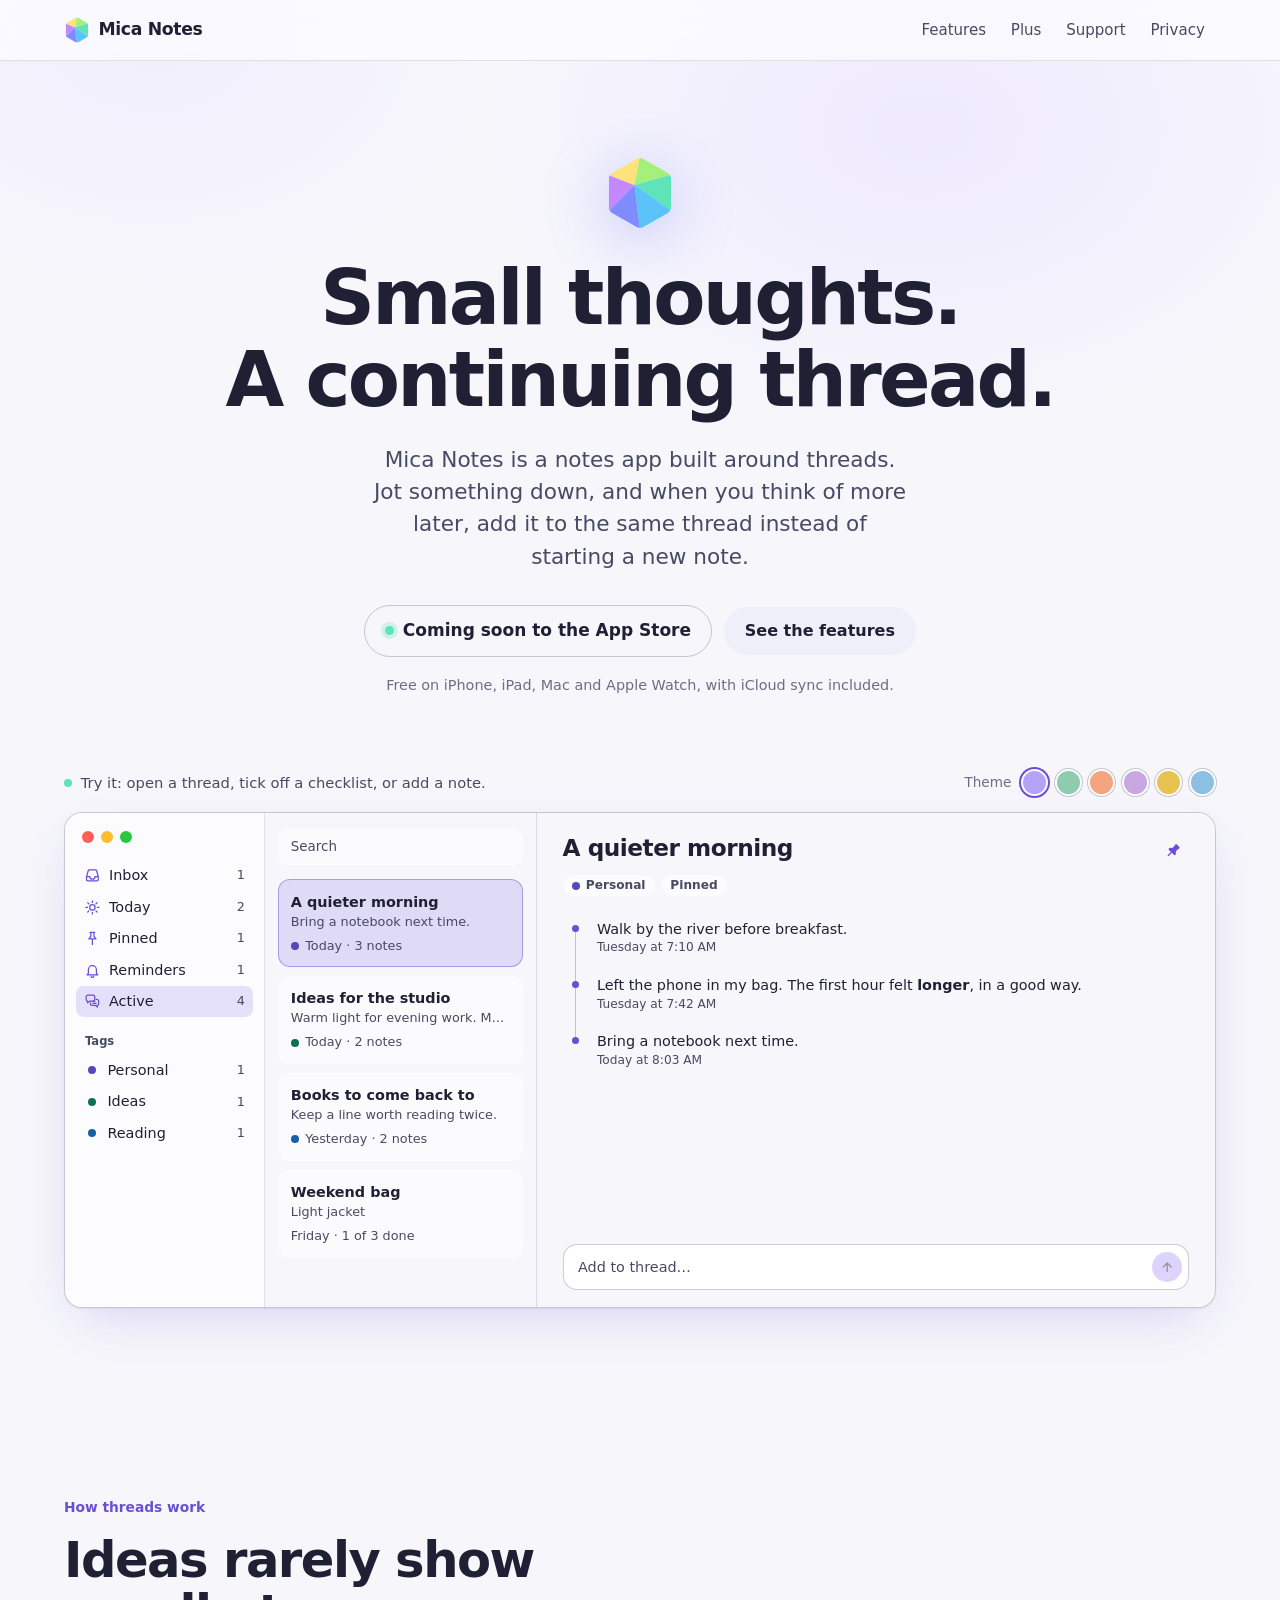
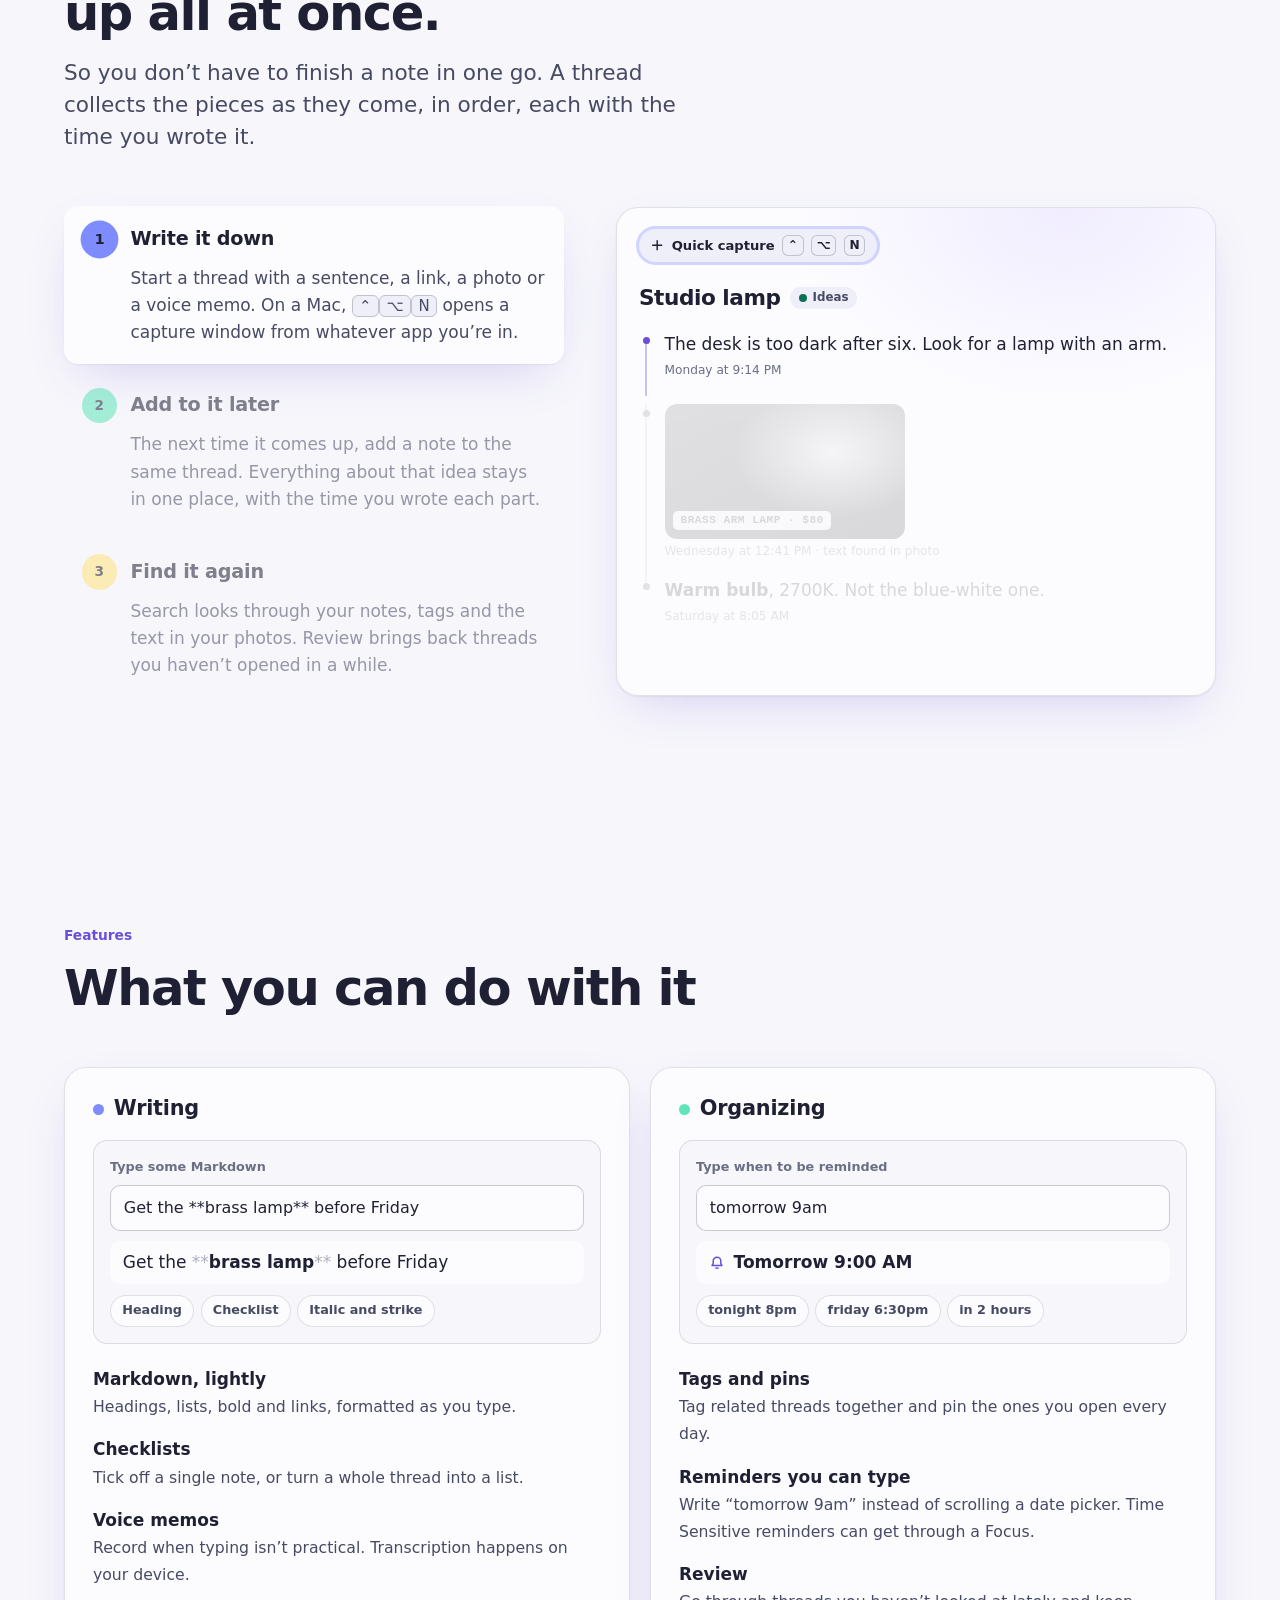
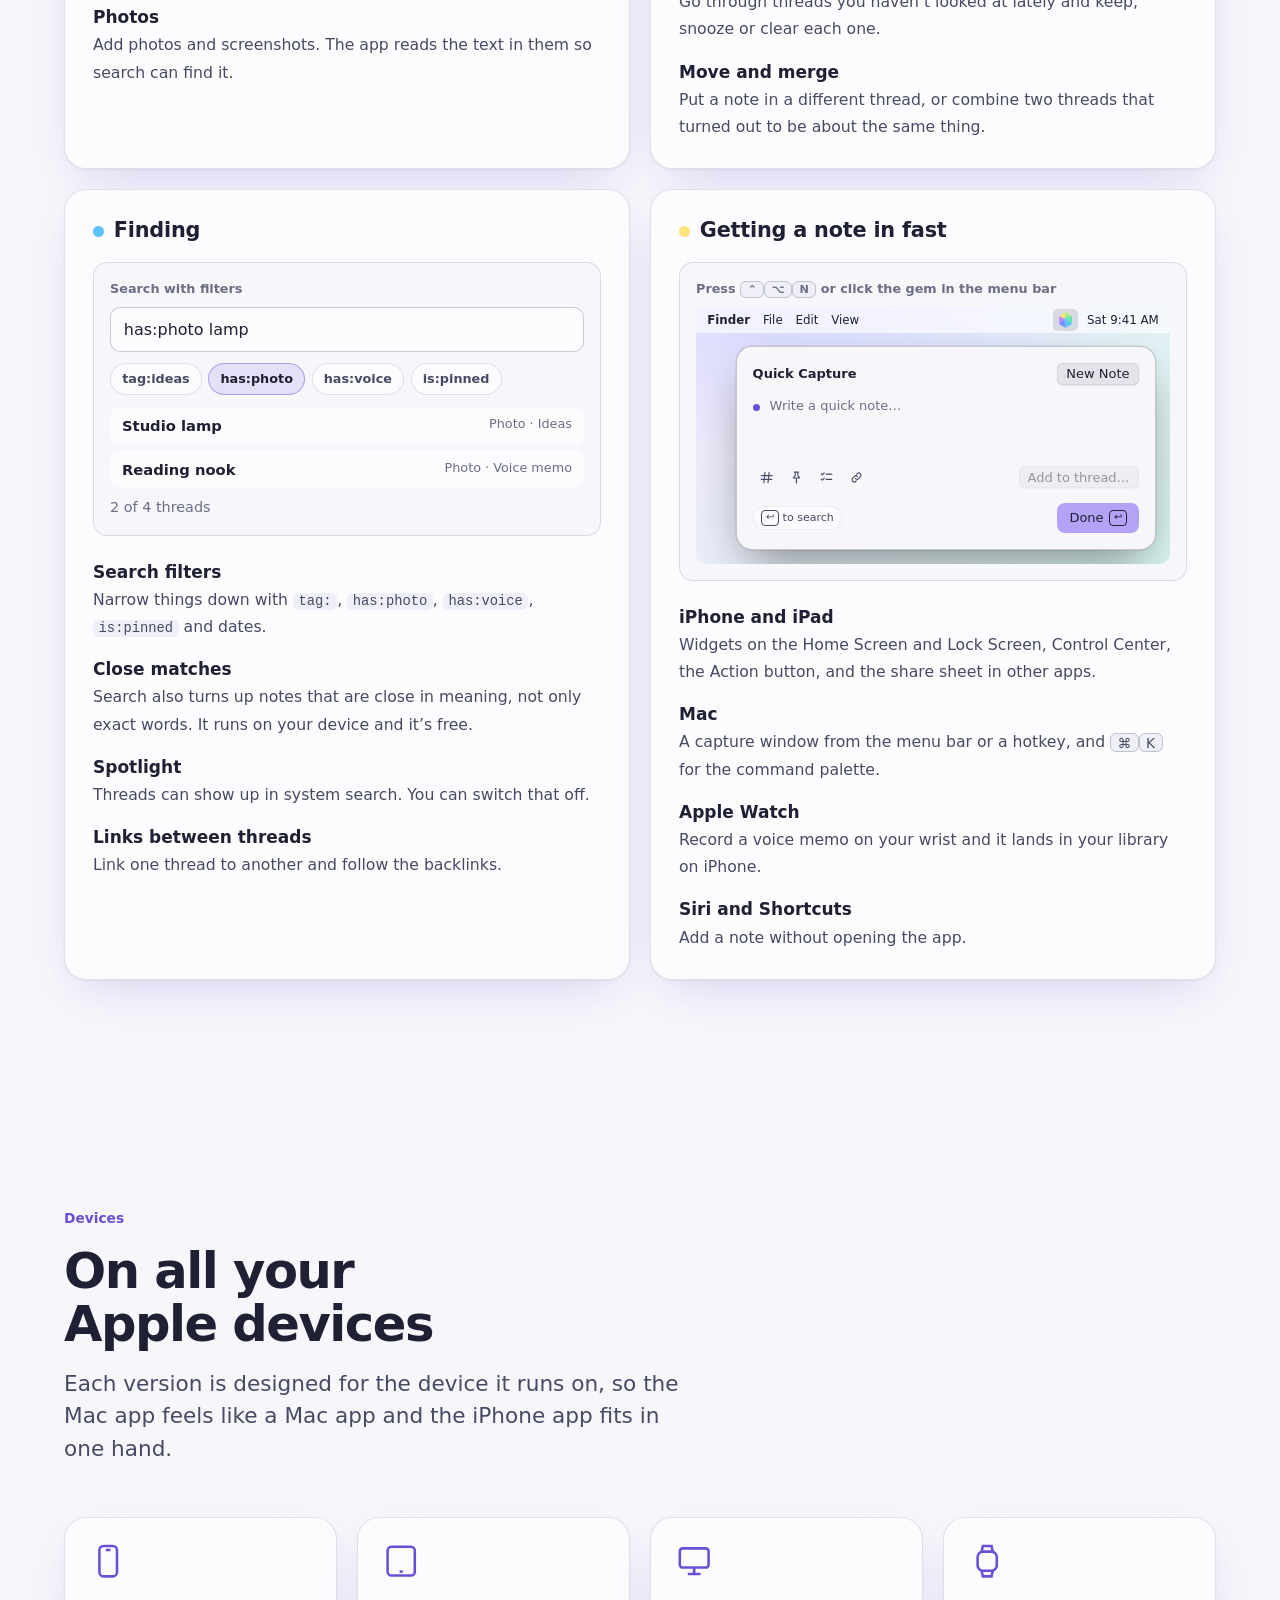
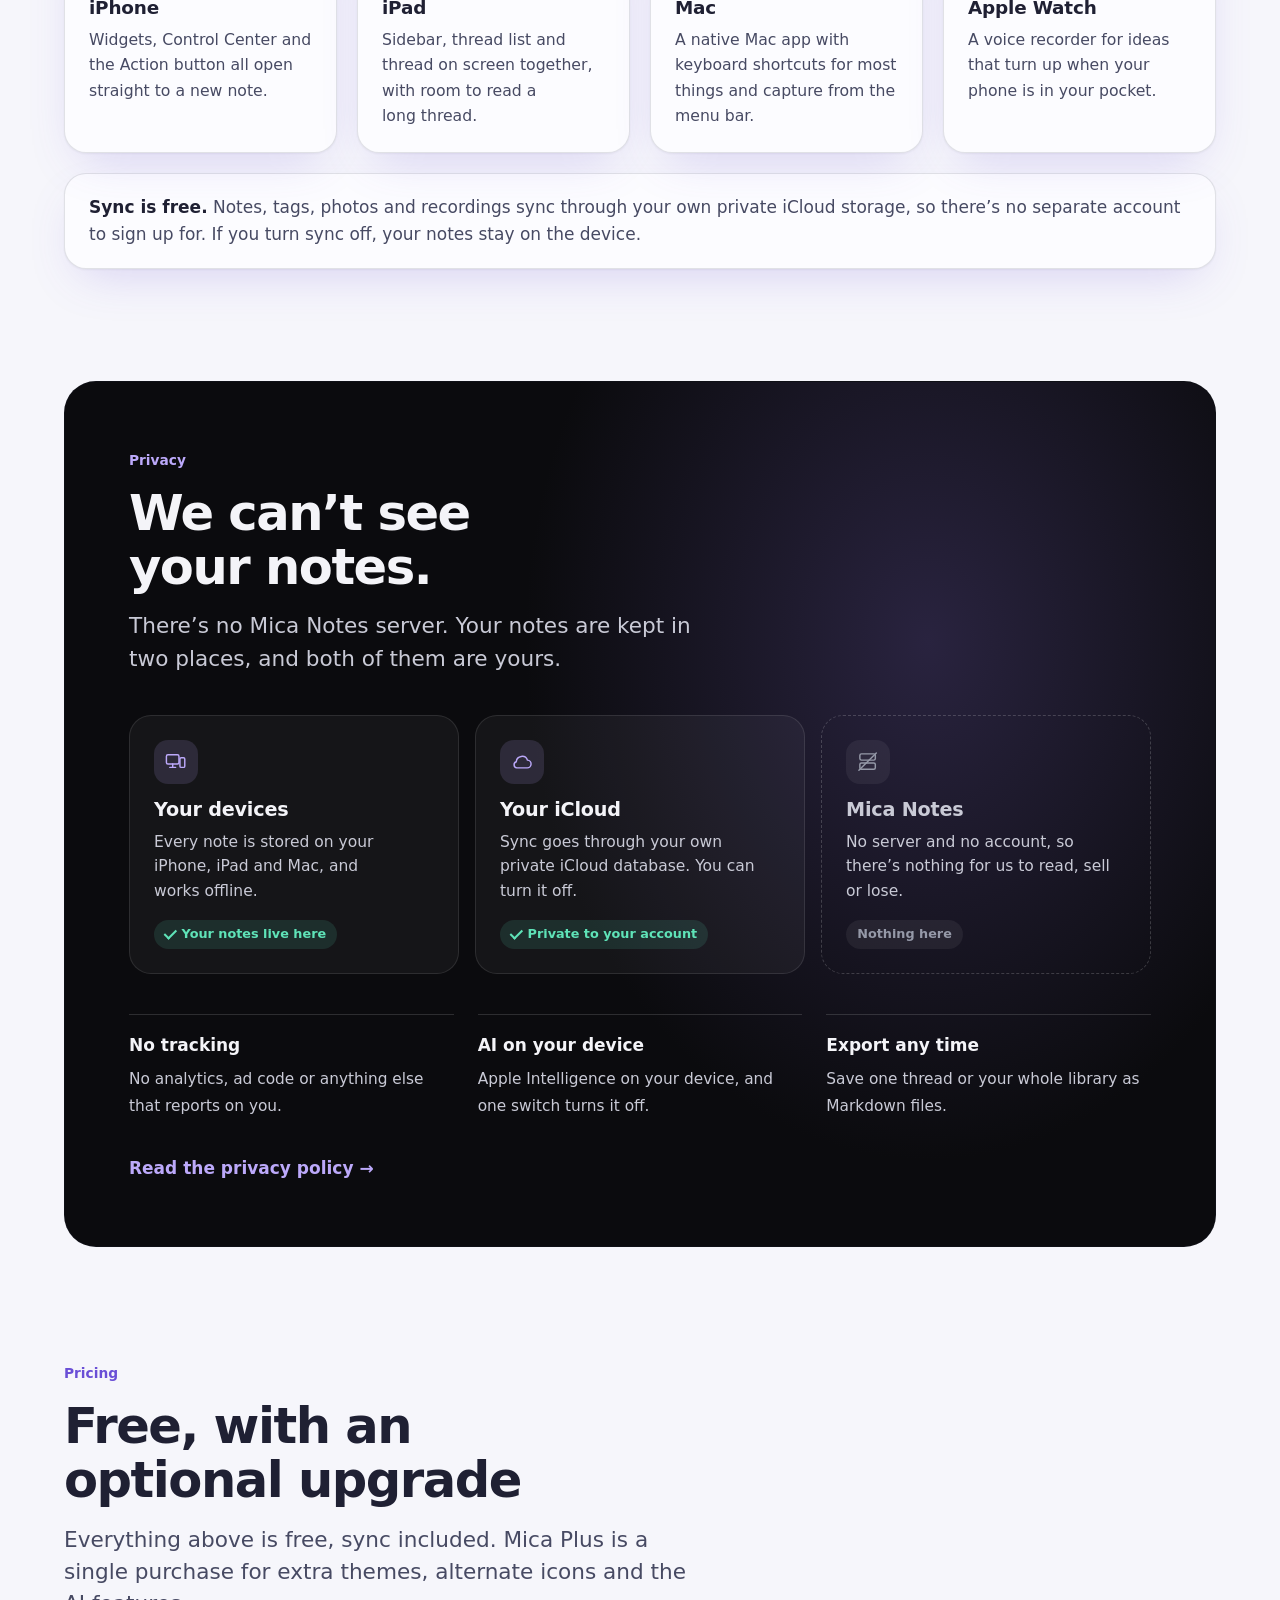
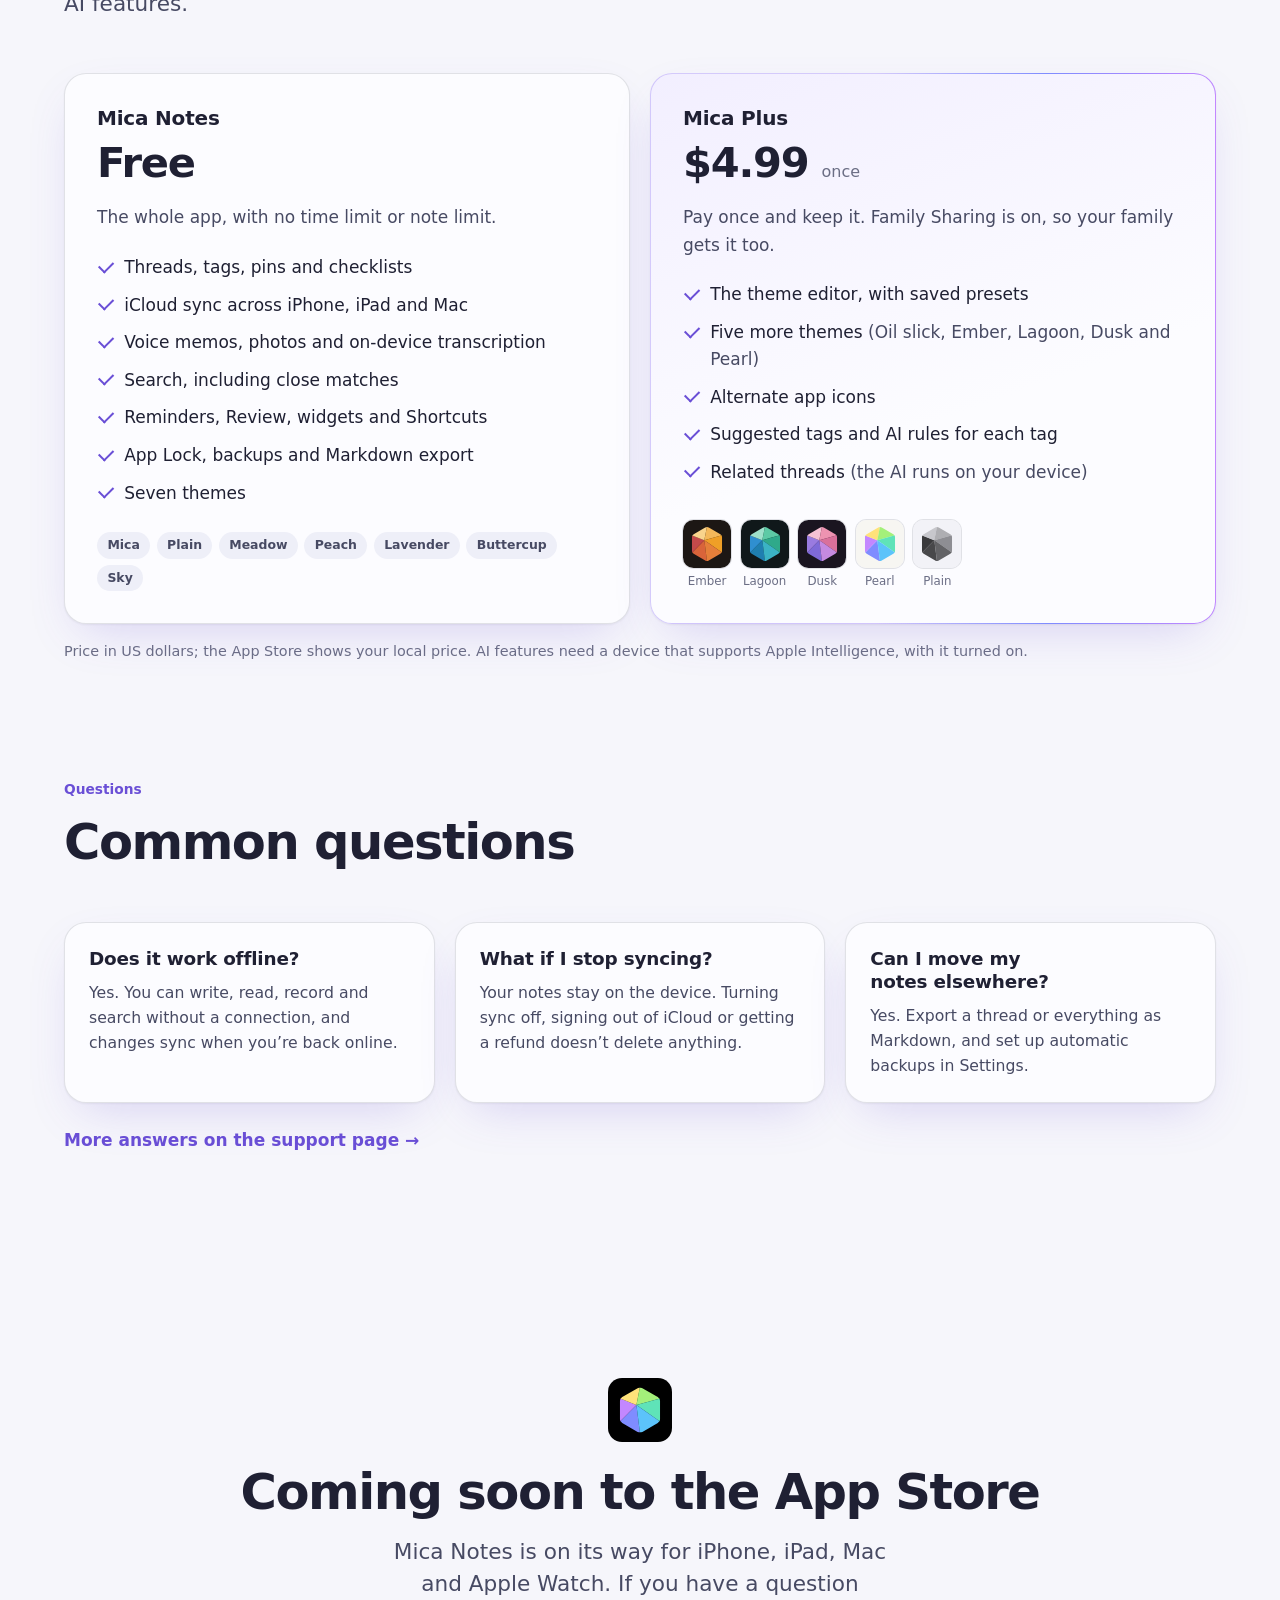
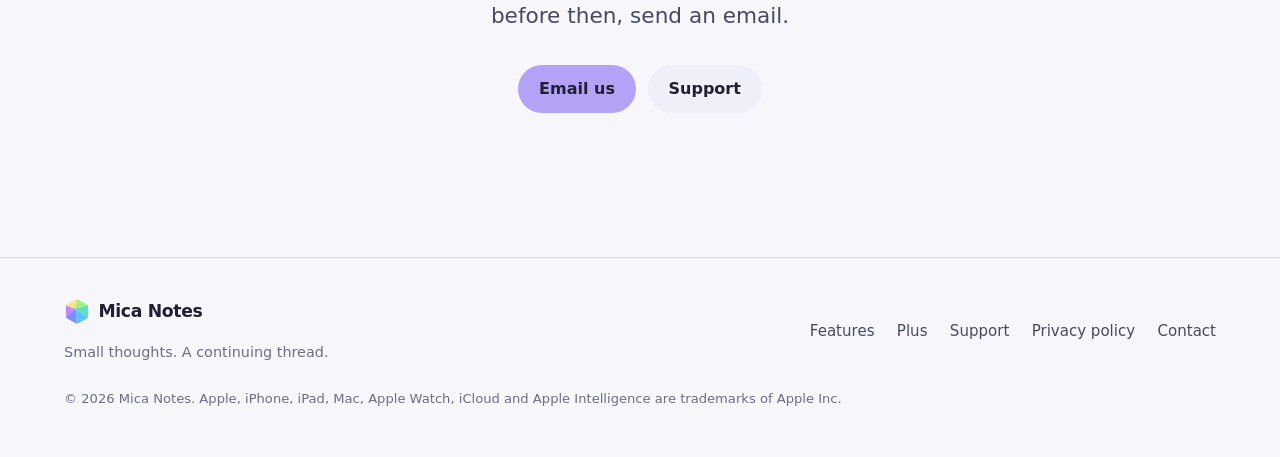
==== commit 275518f9: "Update the Mica Notes website" ====
--- a/index.html
+++ b/index.html
@@ -133,7 +133,6 @@
           <button type="button" class="story-btn" aria-pressed="false"><span class="step-num" aria-hidden="true">3</span><span class="story-btn-text">Find it again</span></button>
           <p>Search looks through your notes, tags and the text in your photos. Review brings back threads you haven’t opened in a while.</p>
         </li>
-        <li class="story-hint" aria-hidden="true">Don’t want to wait? Pick a step, or tap the preview to go to the next one.</li>
       </ol>
       <div class="story-stage" data-step="3" role="img" aria-label="A thread called Studio lamp. Monday: the desk is too dark after six, look for a lamp. Wednesday: a photo of a lamp at the market. Saturday: get a warm bulb. A search for lamp finds the first two, including the word in the photo.">
         <div class="stage-bar">
--- a/styles.css
+++ b/styles.css
@@ -260,8 +260,6 @@
 .js .story-step { cursor: pointer; }
 .js .story-step:hover { opacity: .8; background: color-mix(in srgb, var(--surface) 60%, transparent); }
 .js .story-stage { cursor: pointer; }
-.story-hint { margin-top: .4rem; padding-inline: 1.1rem; font-size: .84rem; color: var(--faint); }
-@media (max-width: 760px) { .story-hint { padding-inline: .9rem; } }
 .js .story-step.is-on { opacity: 1; background: var(--surface); box-shadow: var(--shadow); }
 .js .story-step.is-on .step-num { transform: scale(1.08); }
 .story-step::after { content: ""; position: absolute; left: 1.1rem; right: 1.1rem; bottom: 0; height: 2px; border-radius: 2px; background: var(--link); transform-origin: 0 50%; transform: scaleX(0); opacity: 0; }
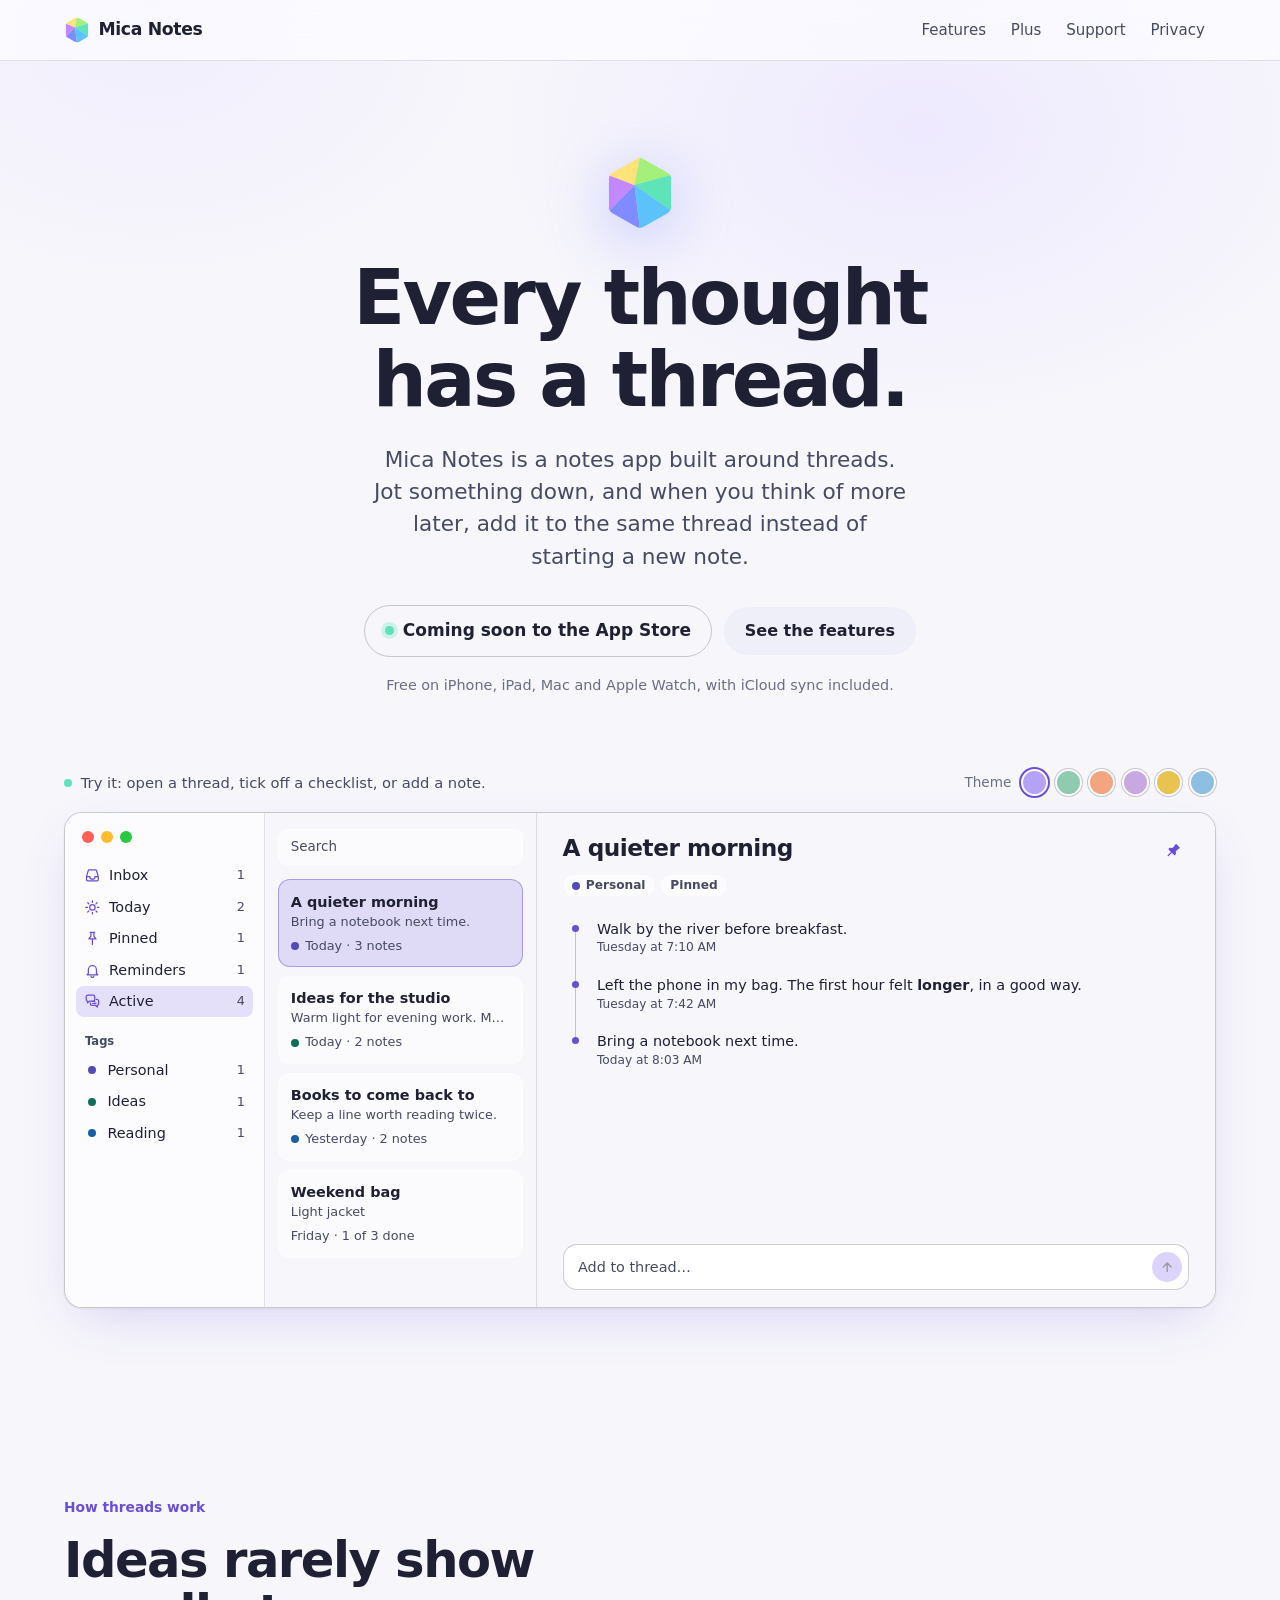
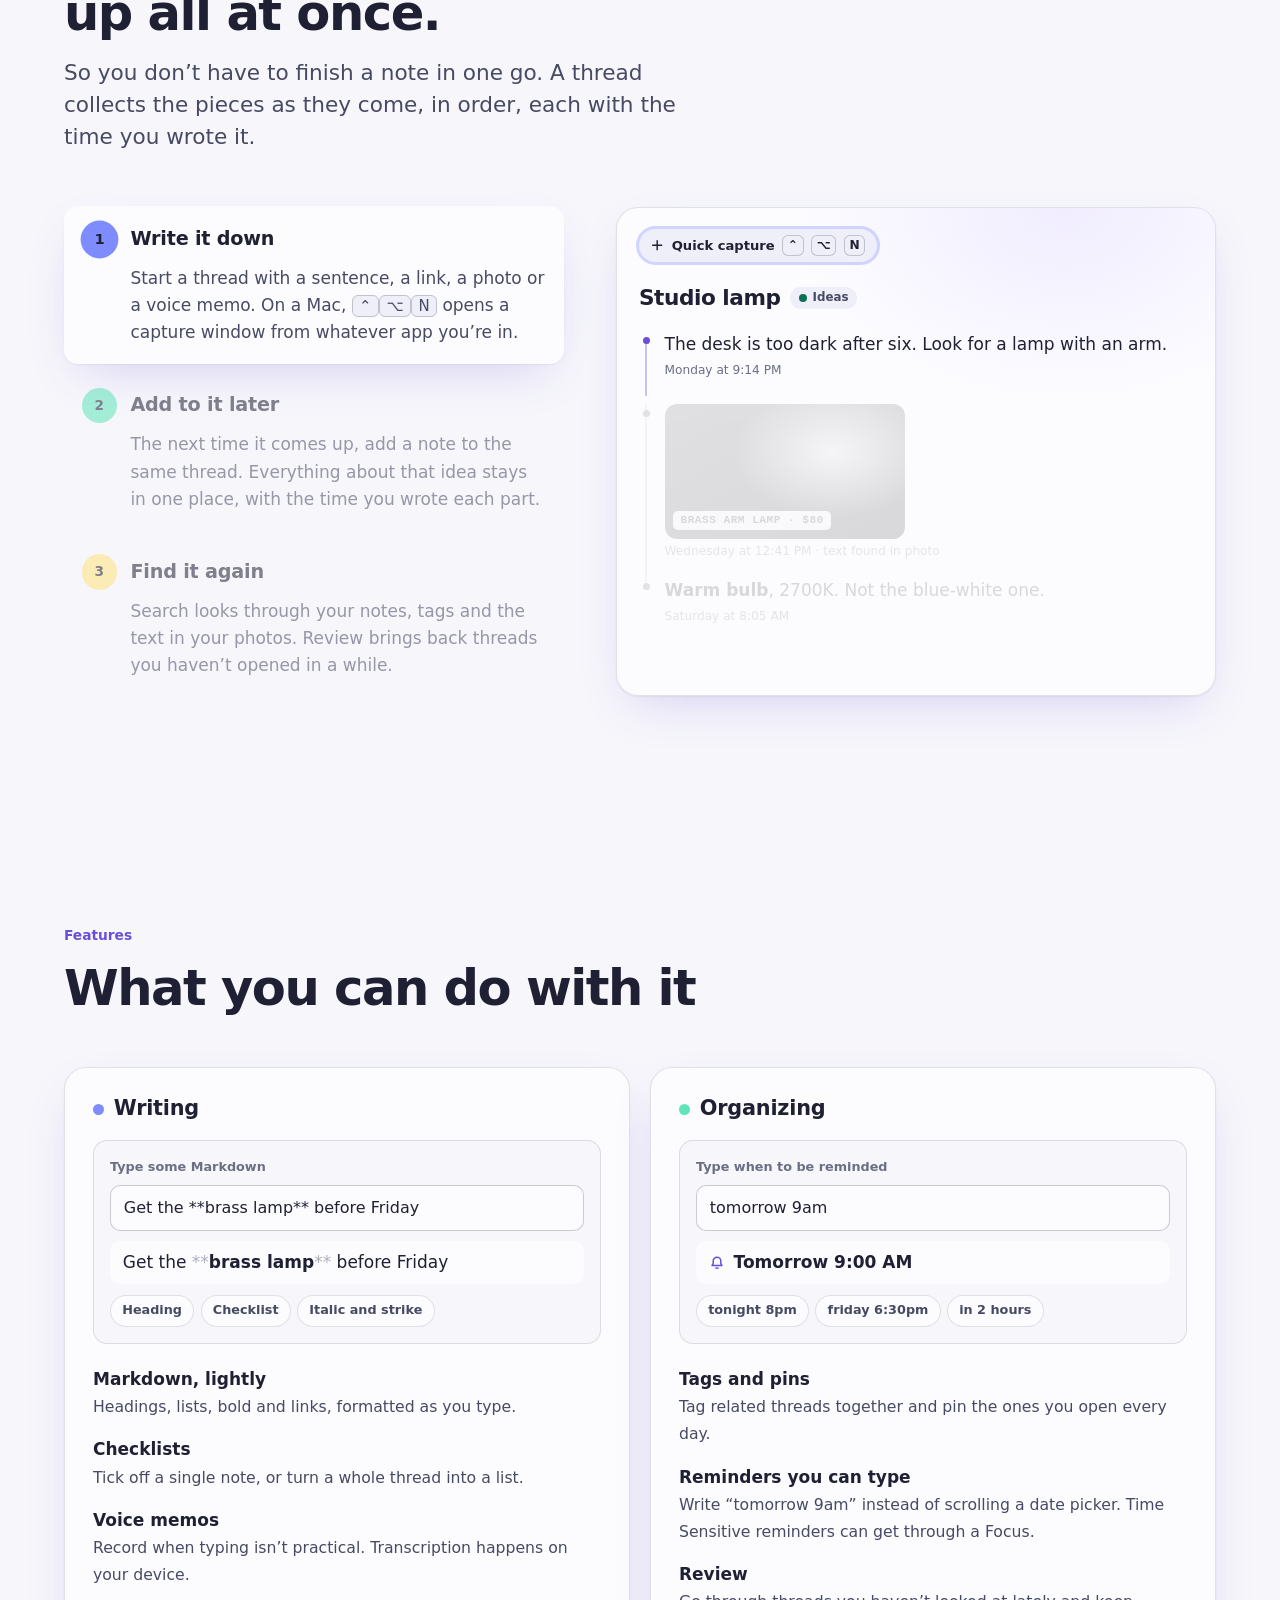
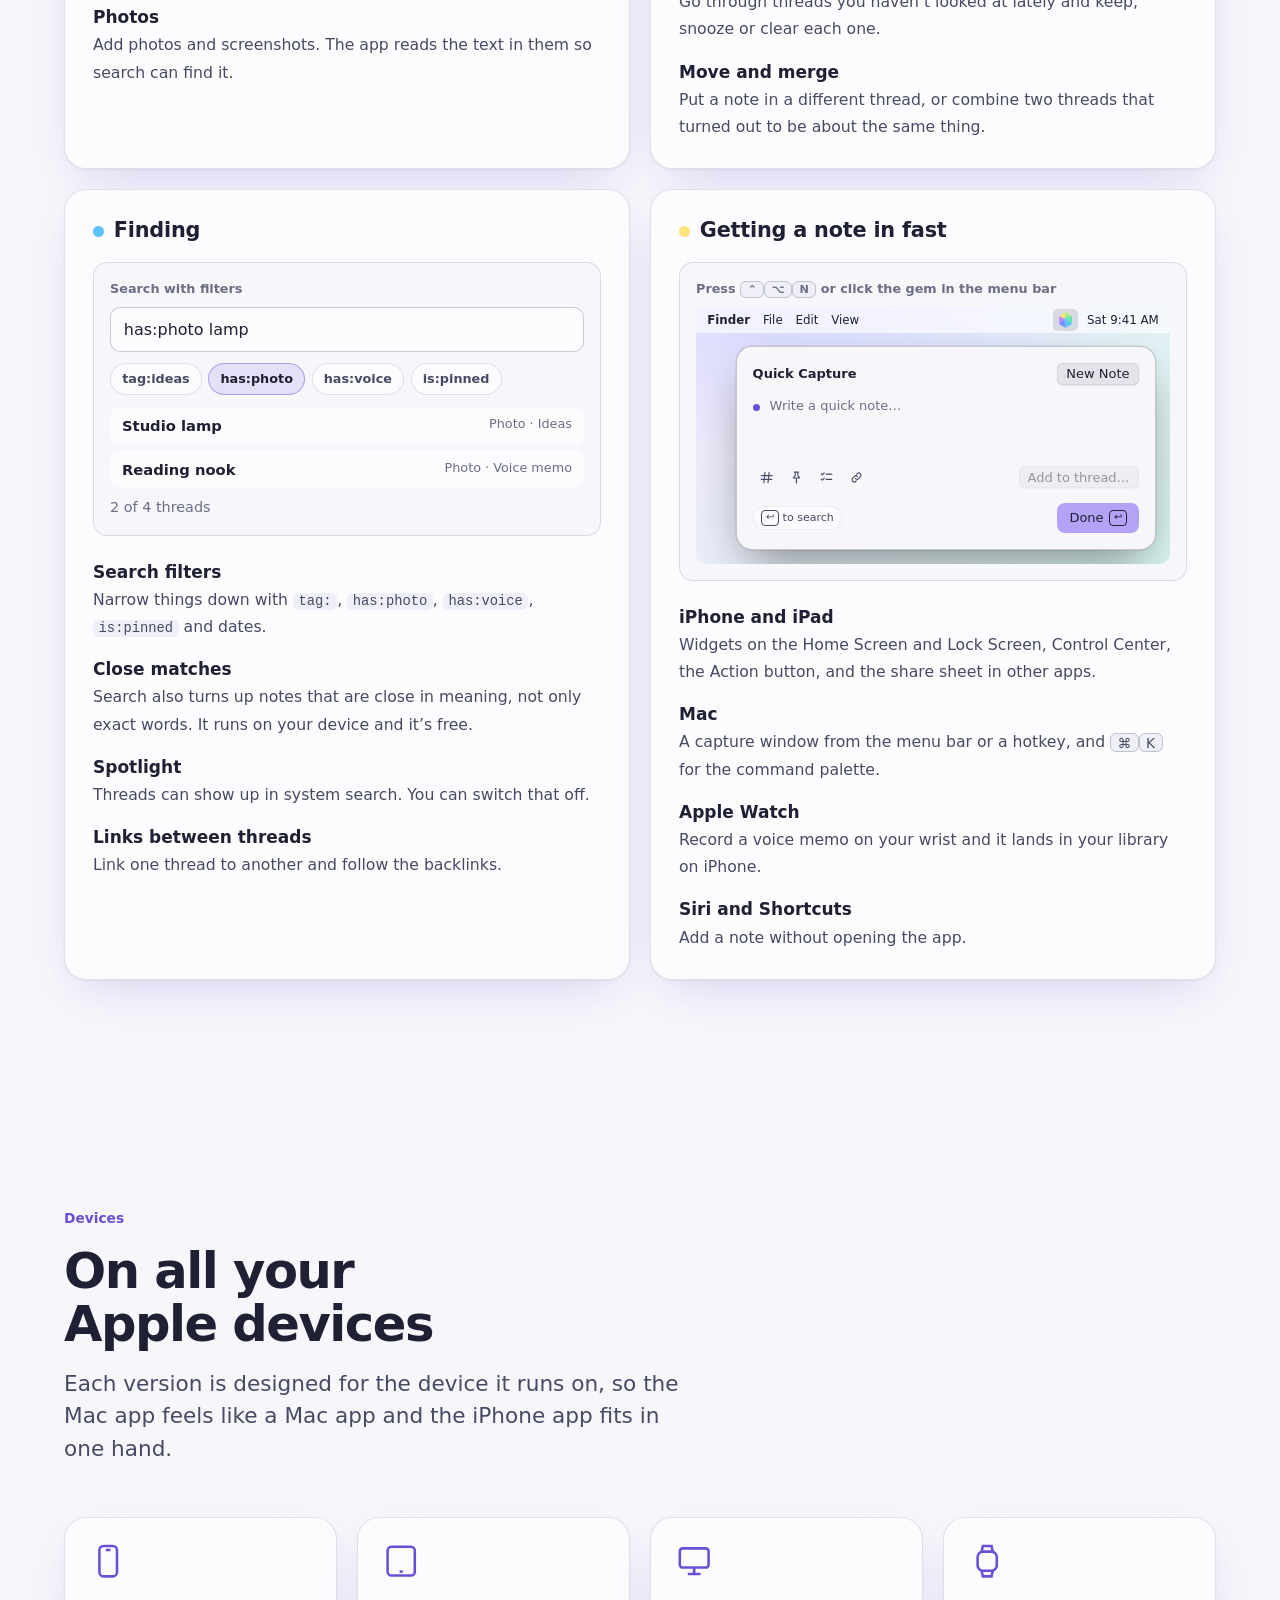
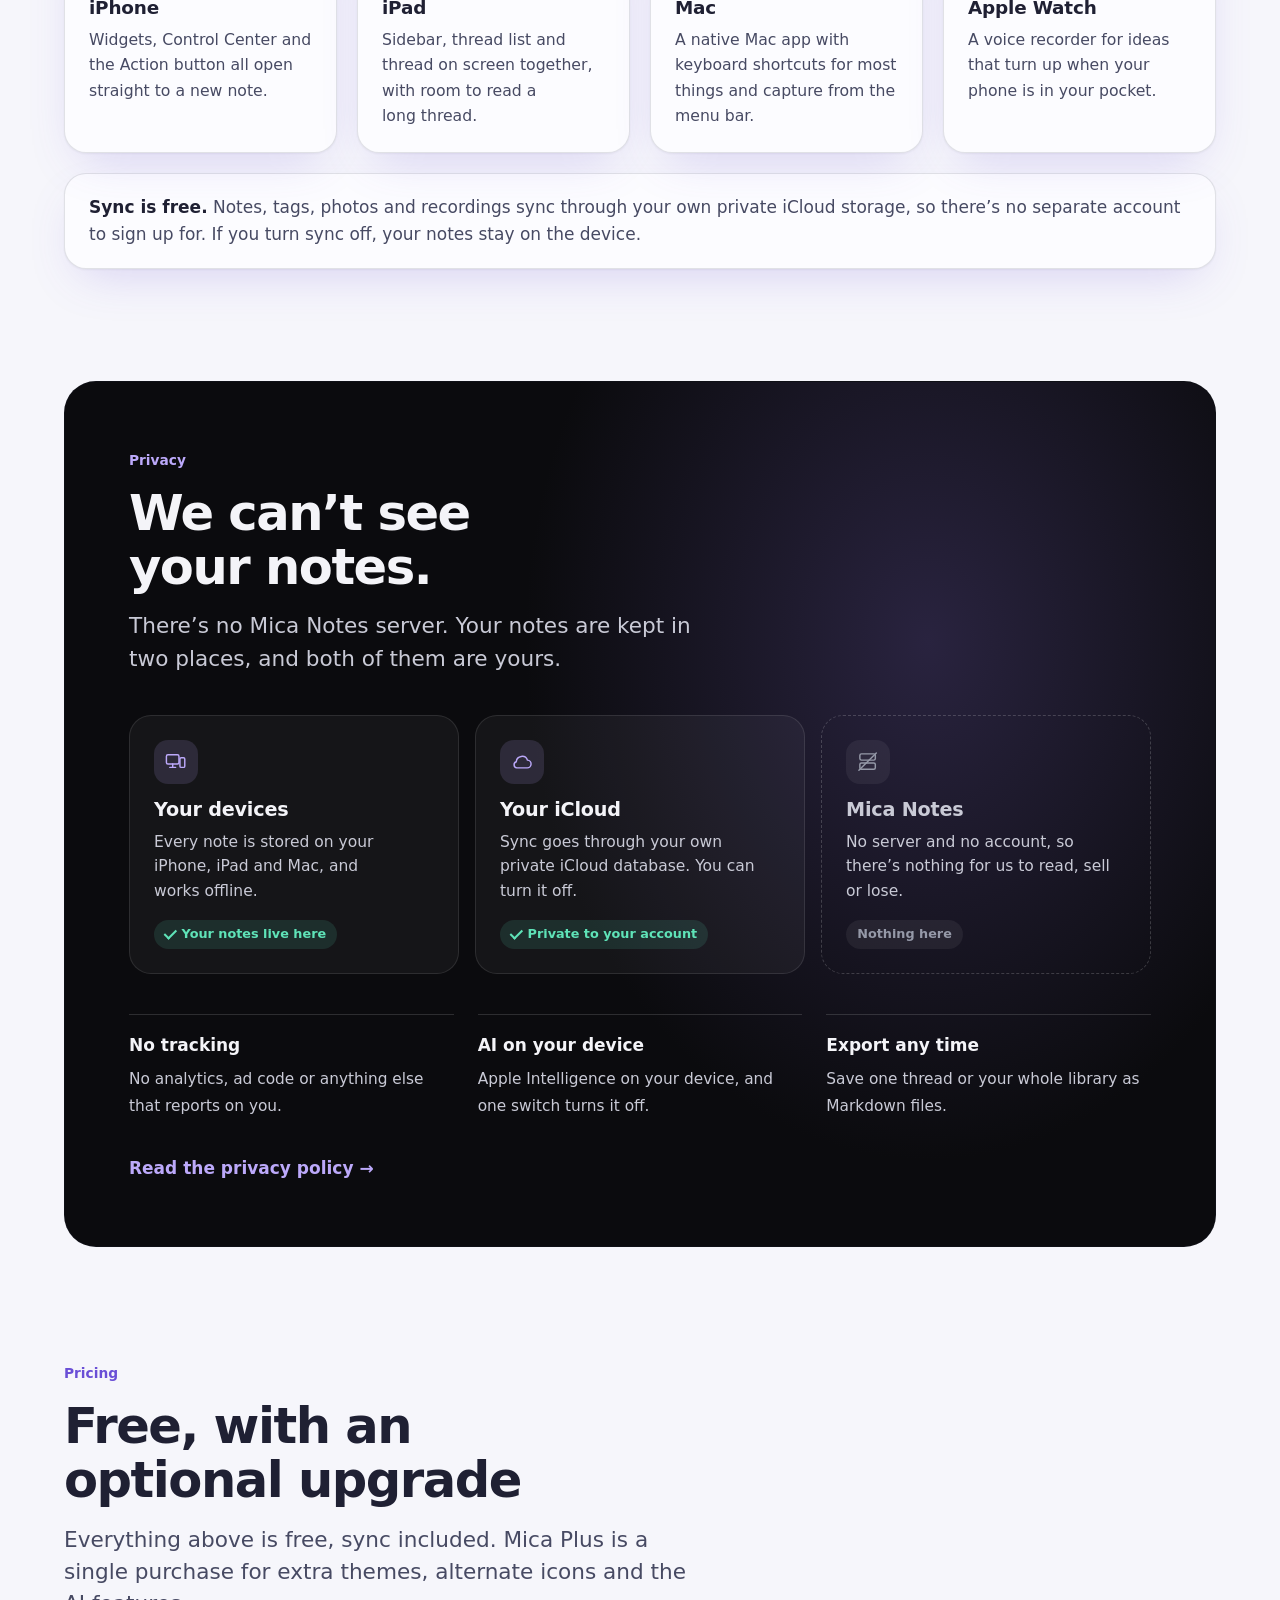
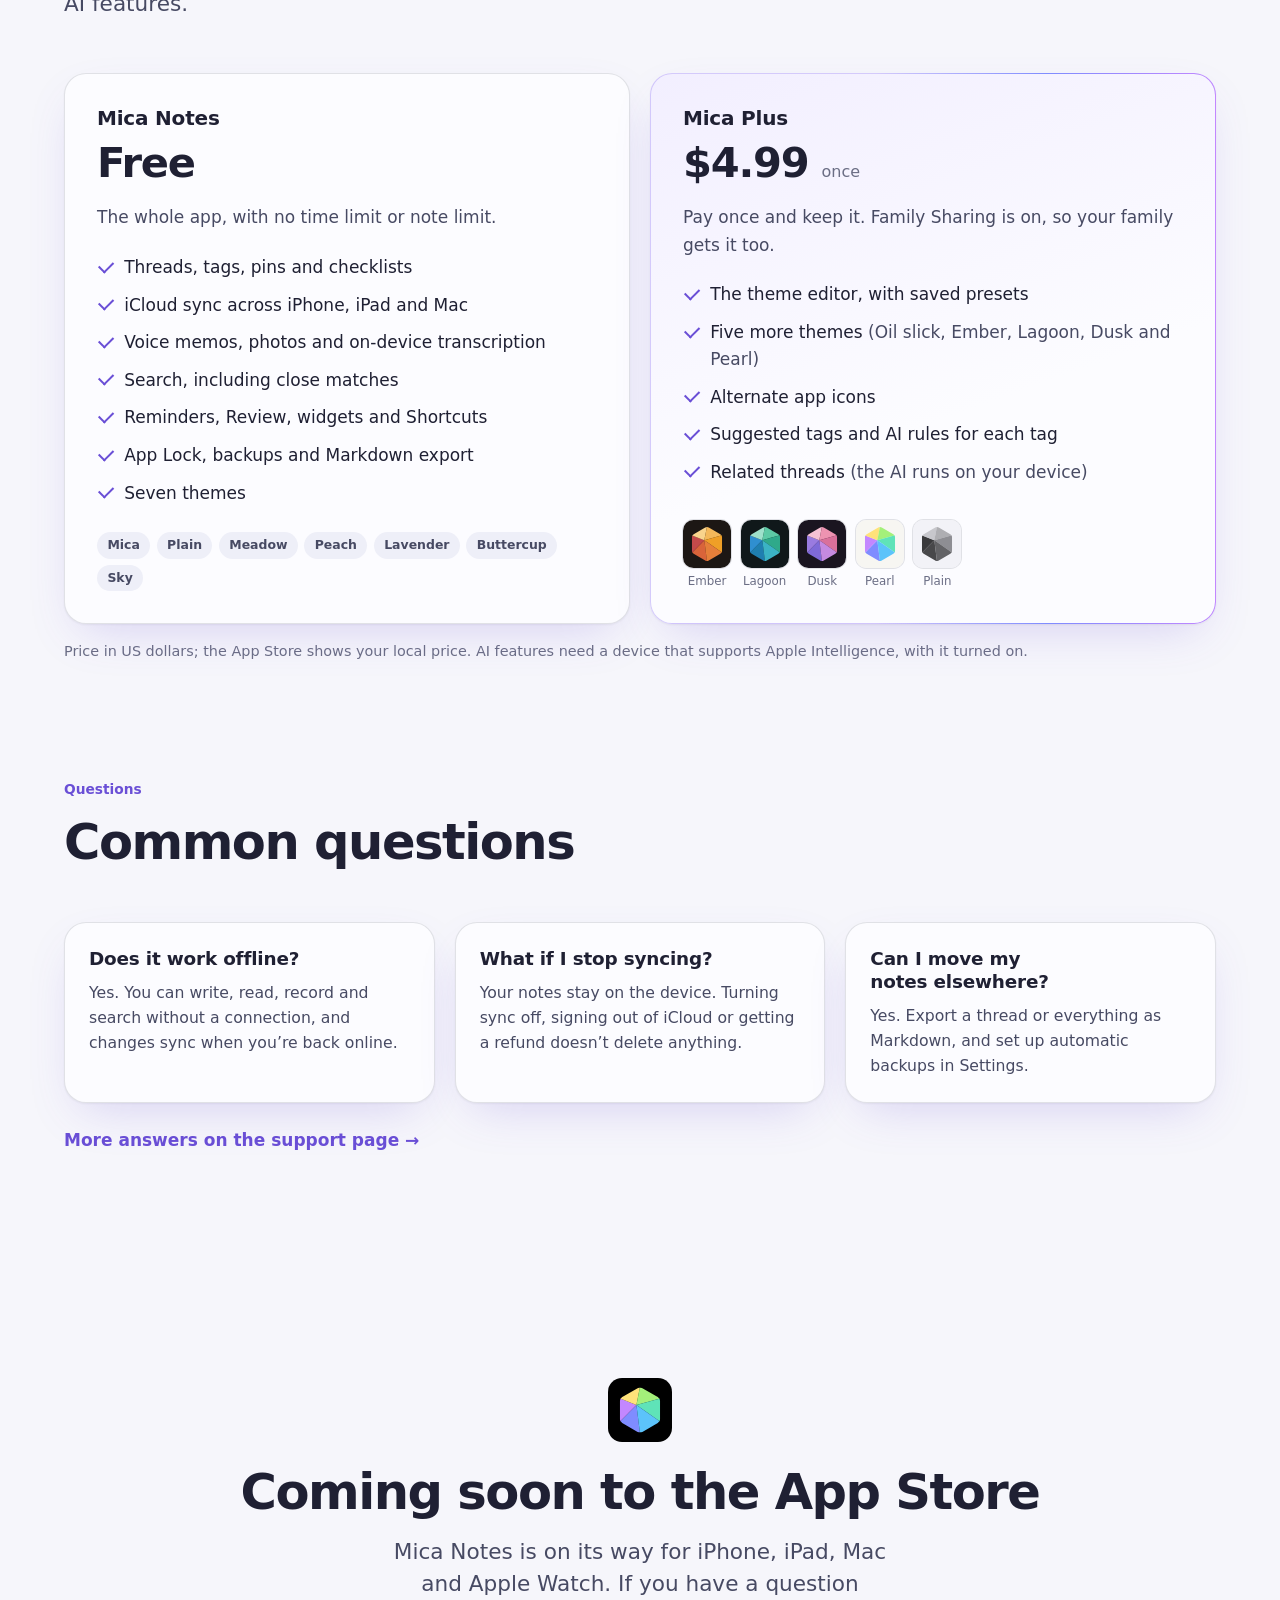
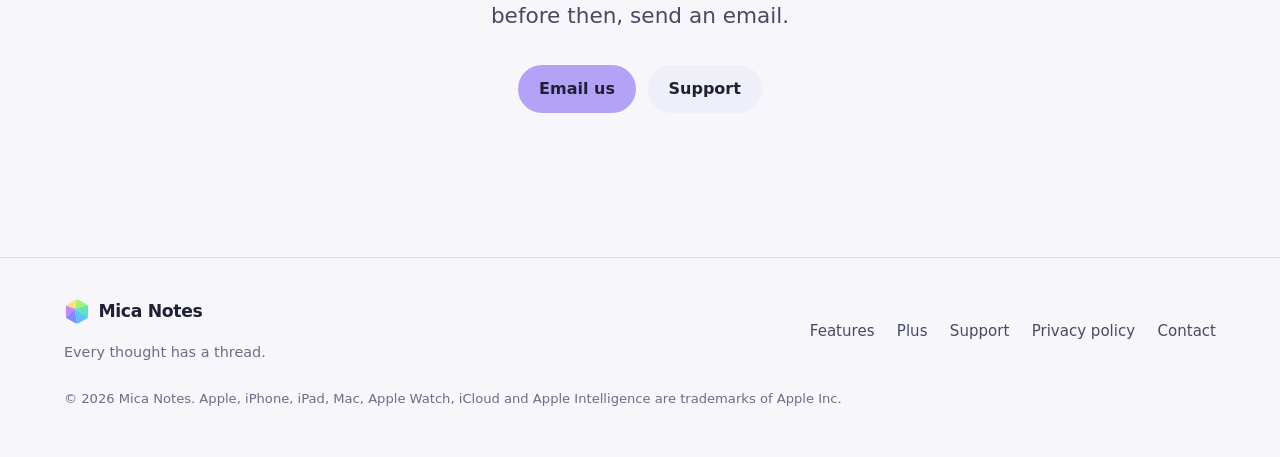
==== commit 7a210d04: "Update the Mica Notes website" ====
--- a/index.html
+++ b/index.html
@@ -11,7 +11,7 @@
   <link rel="canonical" href="https://shaswat28.github.io/mica-notes/">
   <meta property="og:type" content="website">
   <meta property="og:title" content="Mica Notes">
-  <meta property="og:description" content="Small thoughts. A continuing thread. Threaded notes for iPhone, iPad, Mac and Apple Watch, free with iCloud sync.">
+  <meta property="og:description" content="Every thought has a thread. Threaded notes for iPhone, iPad, Mac and Apple Watch, free with iCloud sync.">
   <meta property="og:url" content="https://shaswat28.github.io/mica-notes/">
   <meta property="og:image" content="https://shaswat28.github.io/mica-notes/assets/social-card.png">
   <meta name="twitter:card" content="summary_large_image">
@@ -37,7 +37,7 @@
 <main id="main">
   <section class="hero wrap" aria-labelledby="hero-title">
     <img class="gem-mark" src="assets/gem.svg" alt="" width="72" height="72">
-    <h1 id="hero-title">Small thoughts.<br>A continuing thread.</h1>
+    <h1 id="hero-title">Every thought<br>has a thread.</h1>
     <p class="lead">Mica Notes is a notes app built around threads. Jot something down, and when you think of more later, add it to the same thread instead of starting a new note.</p>
     <div class="actions">
       <span class="status-pill">Coming soon to the App Store</span>
@@ -384,7 +384,7 @@
   <div class="wrap">
     <div class="footer-brand">
       <a class="wordmark" href="./"><img src="assets/gem.svg" alt="" width="26" height="26">Mica Notes</a>
-      <p>Small thoughts. A continuing thread.</p>
+      <p>Every thought has a thread.</p>
     </div>
     <nav class="footer-nav" aria-label="Footer">
       <a href="./#features">Features</a>
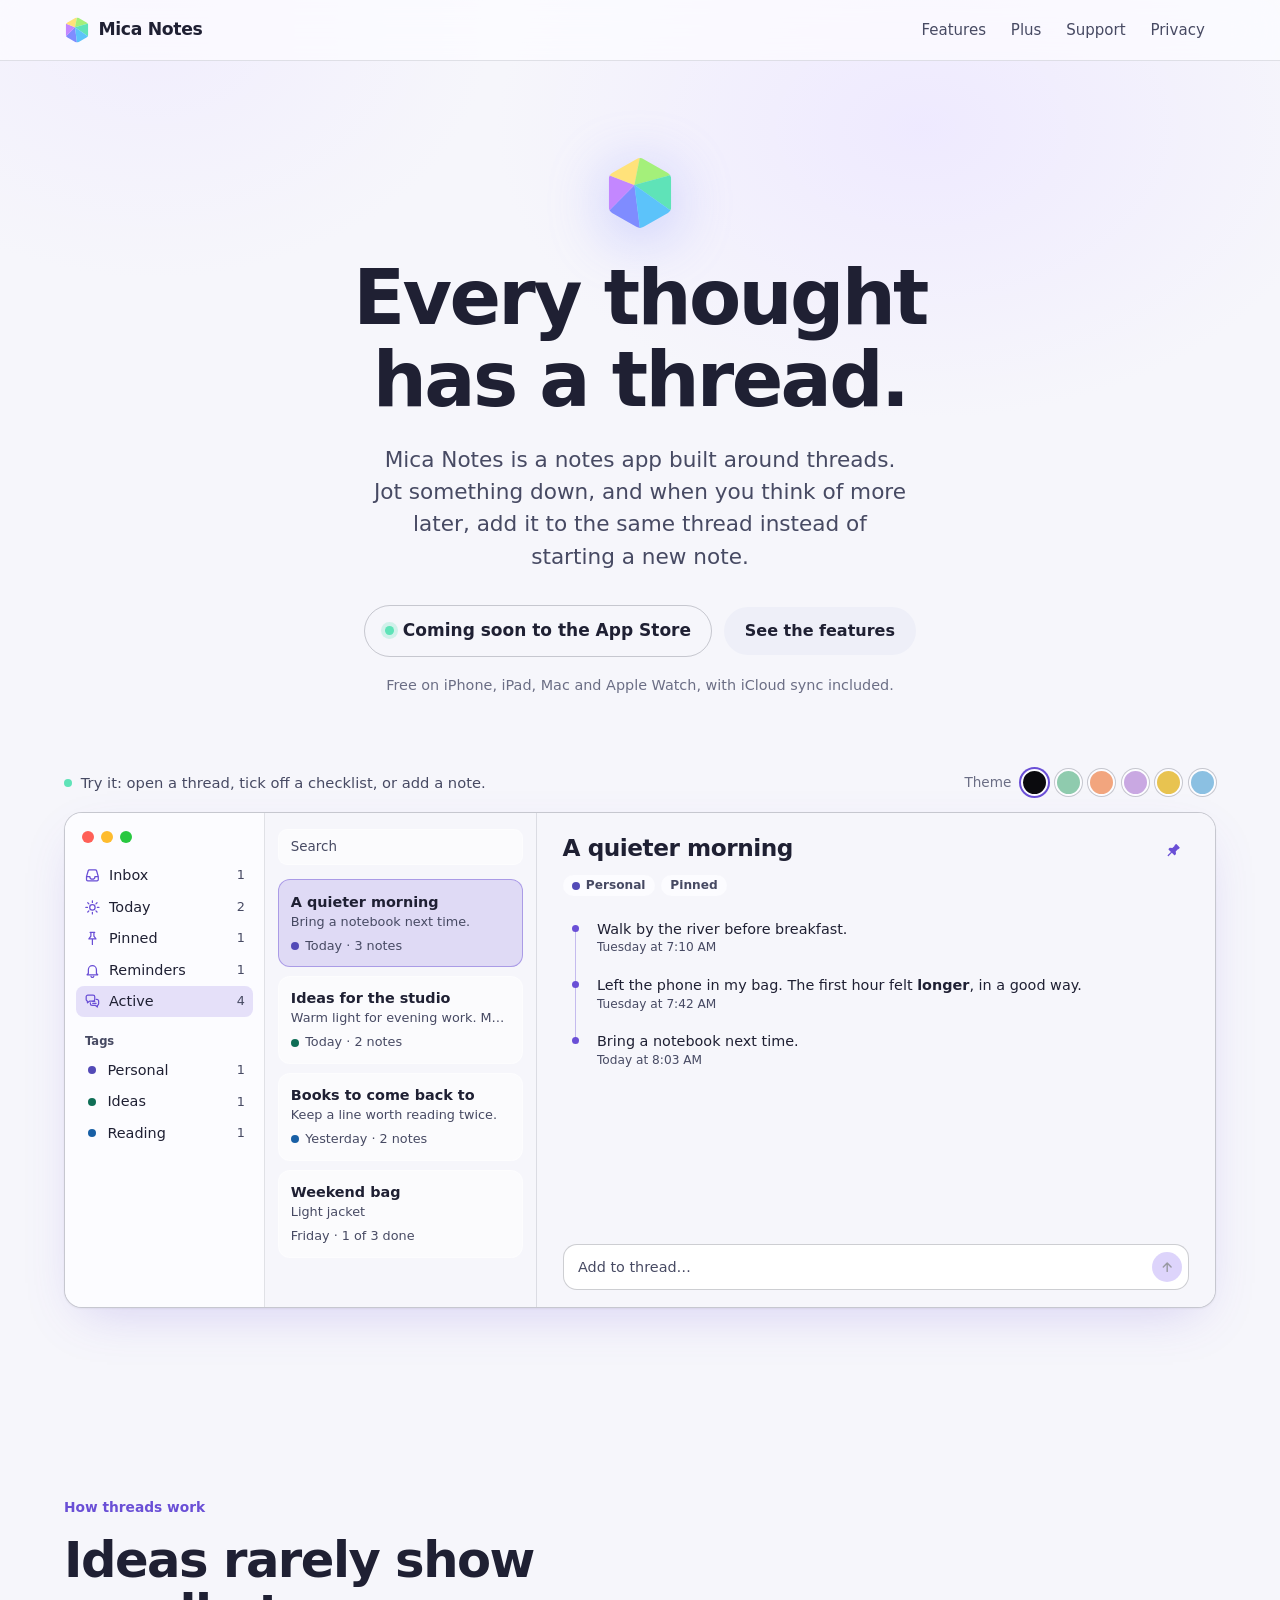
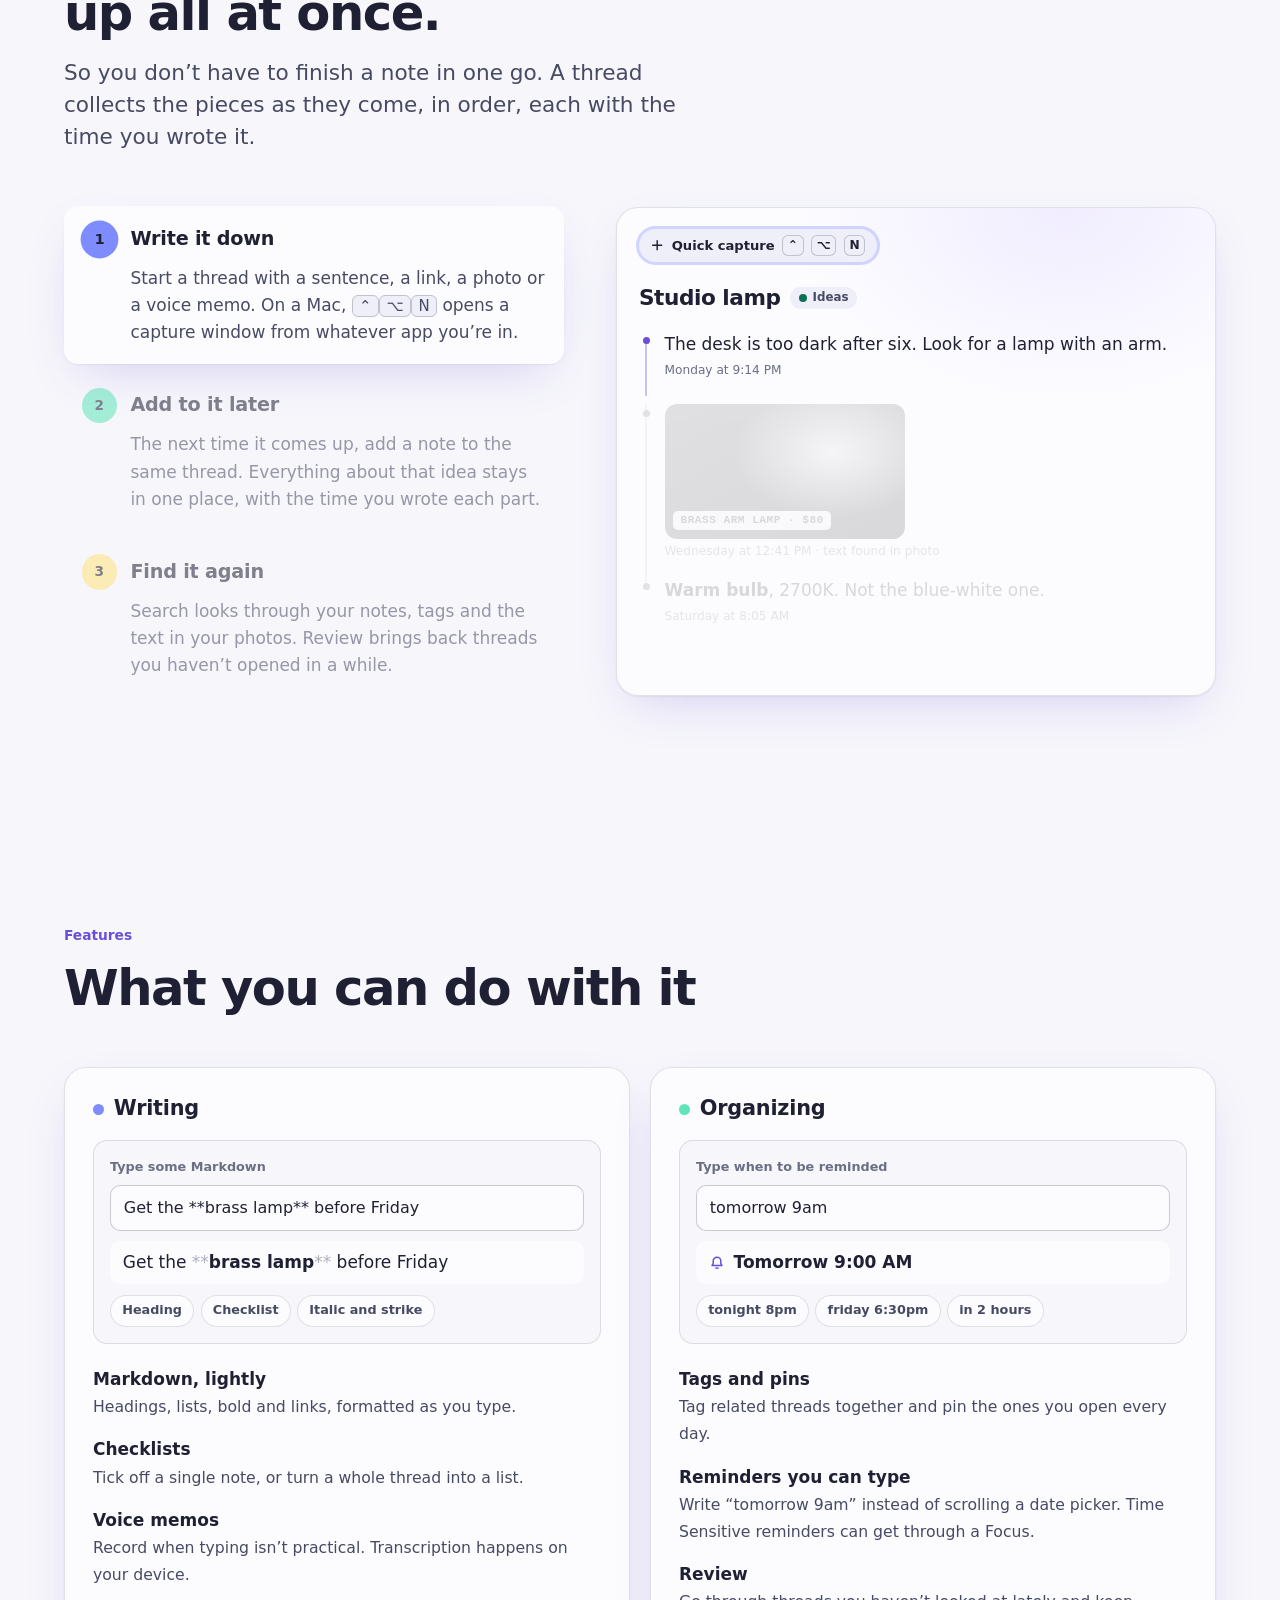
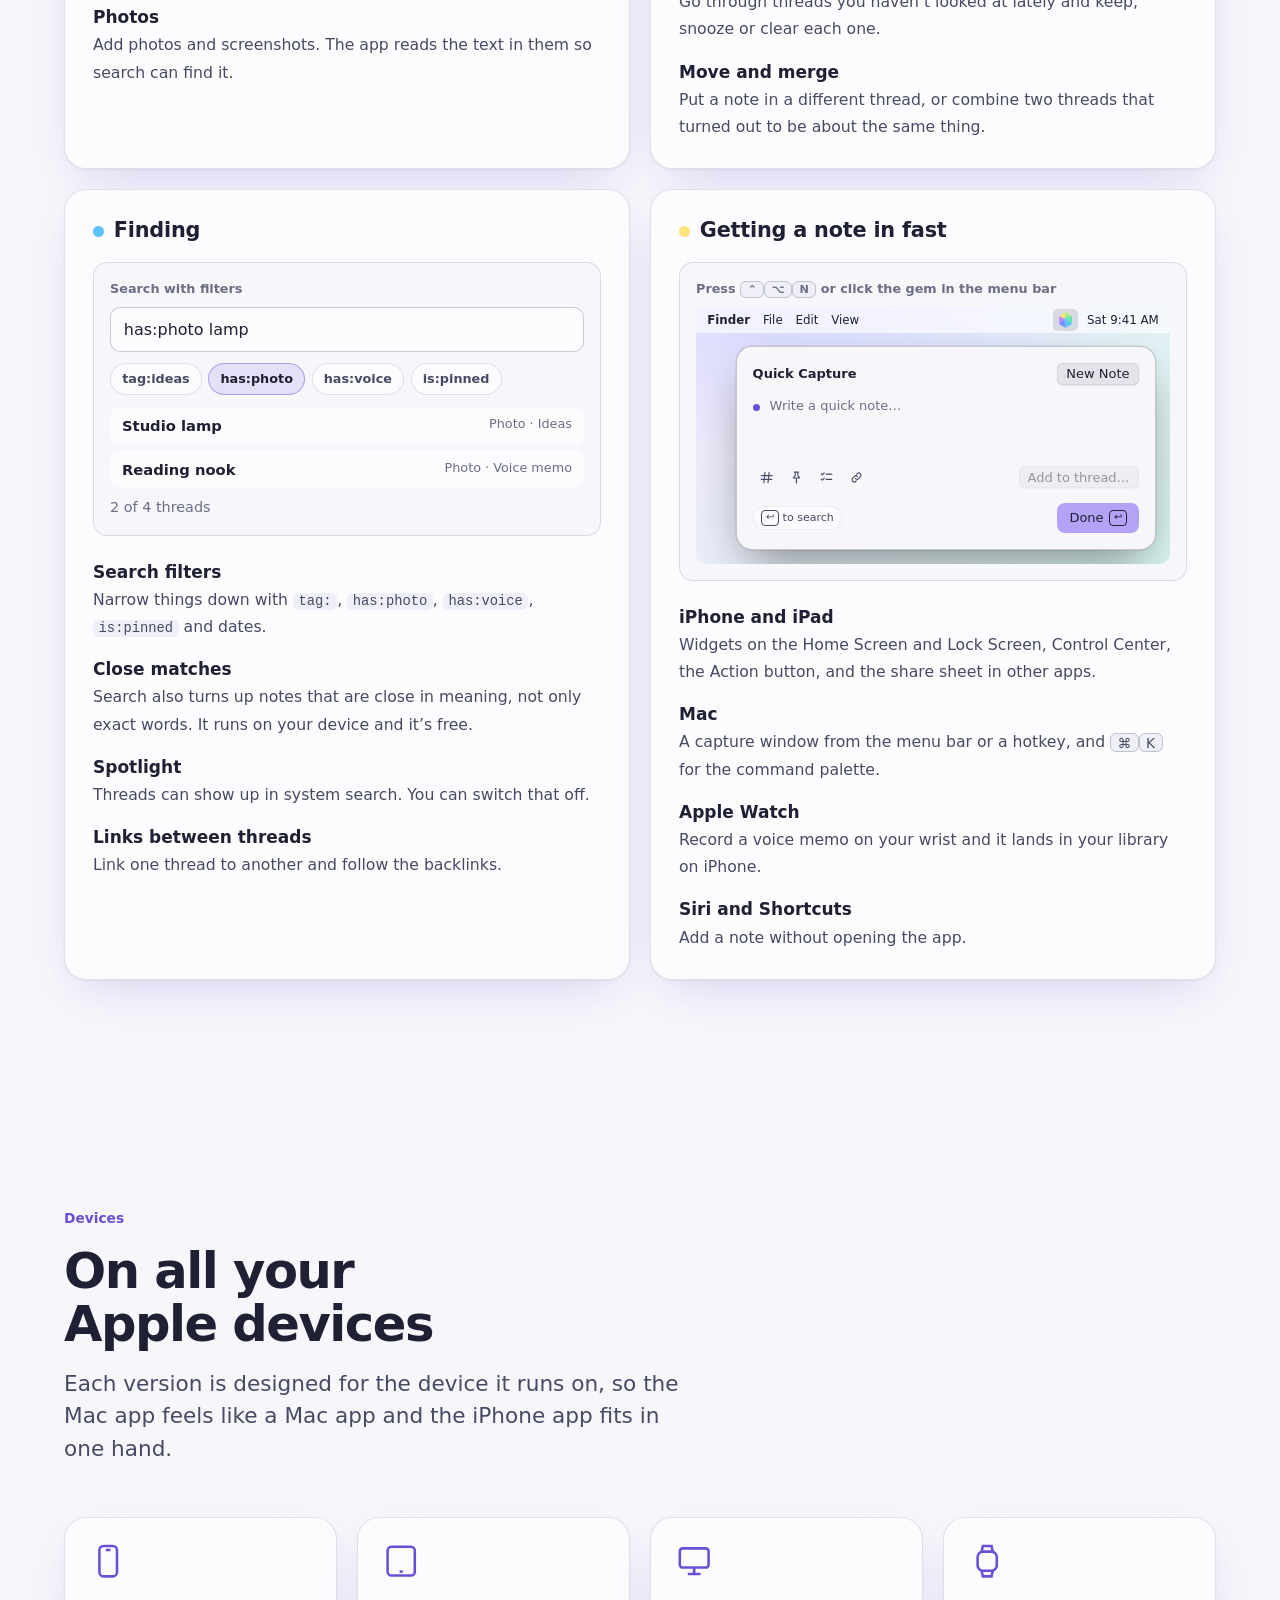
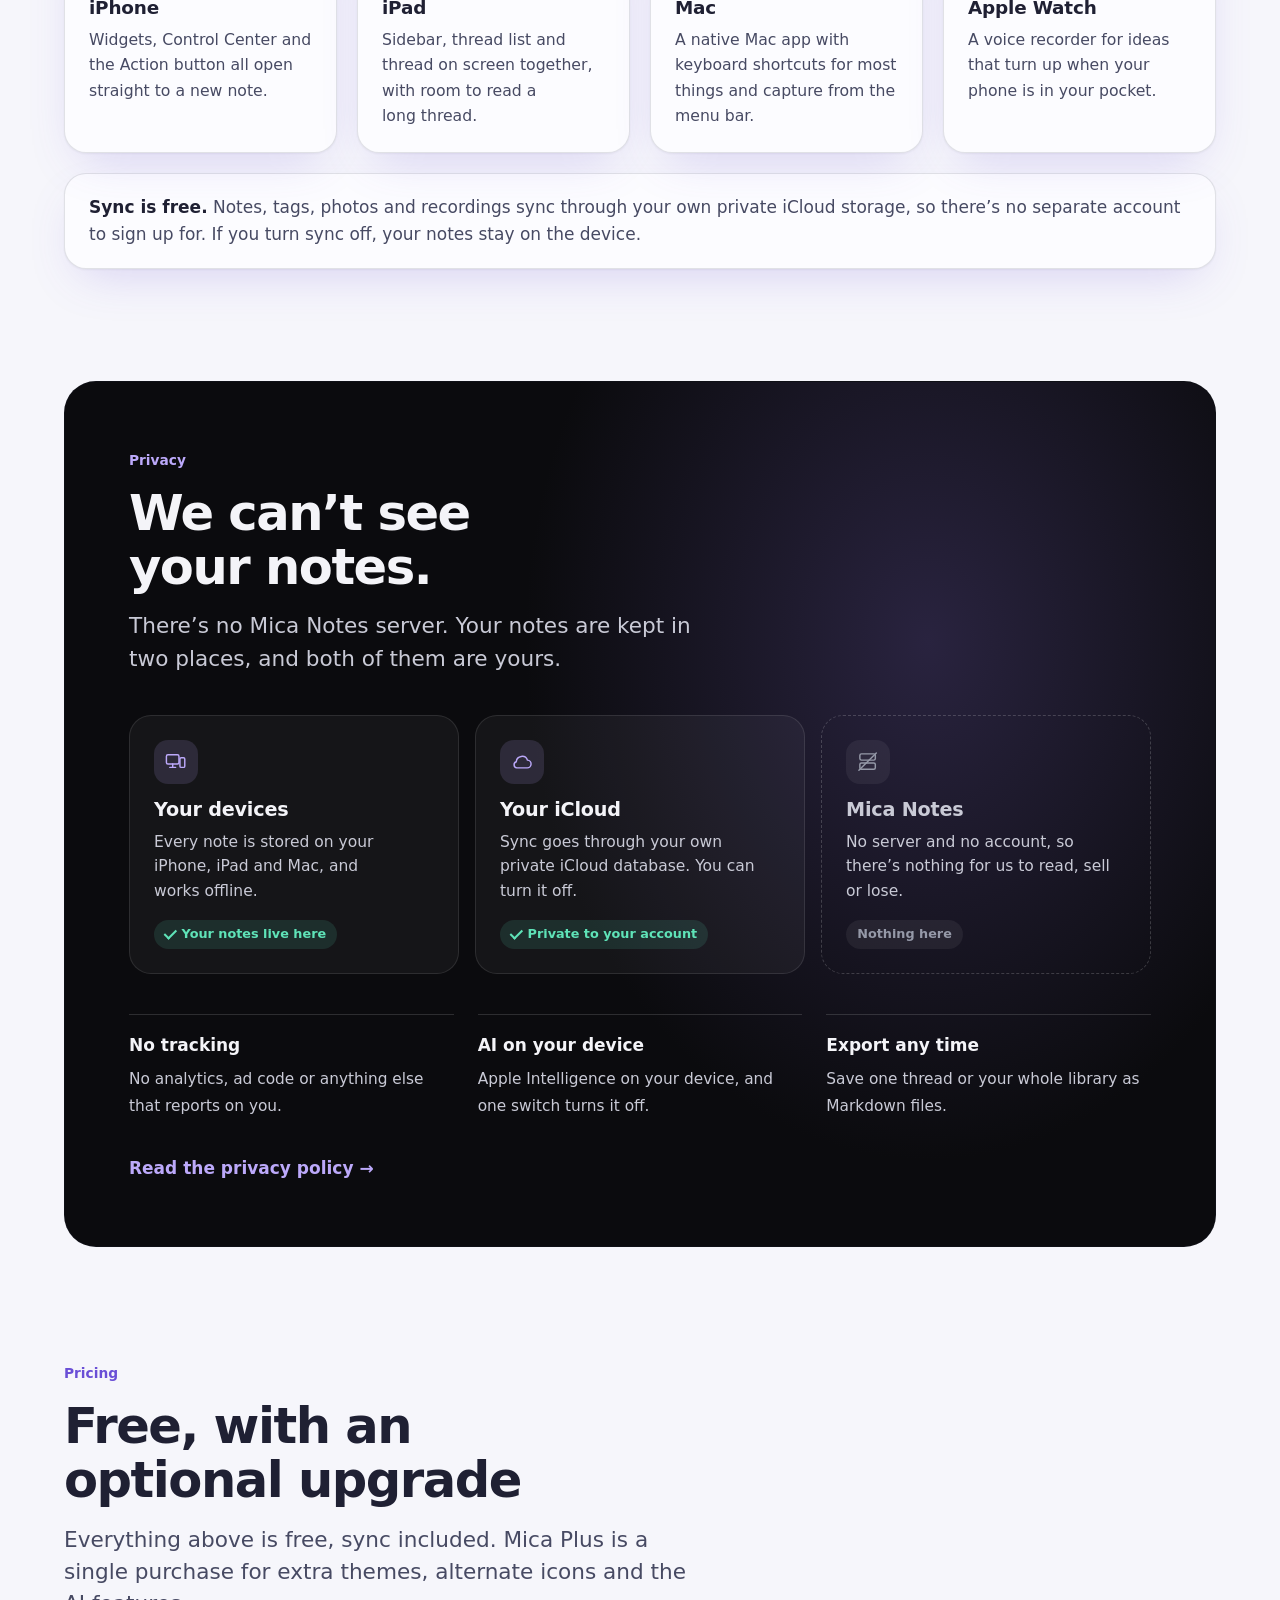
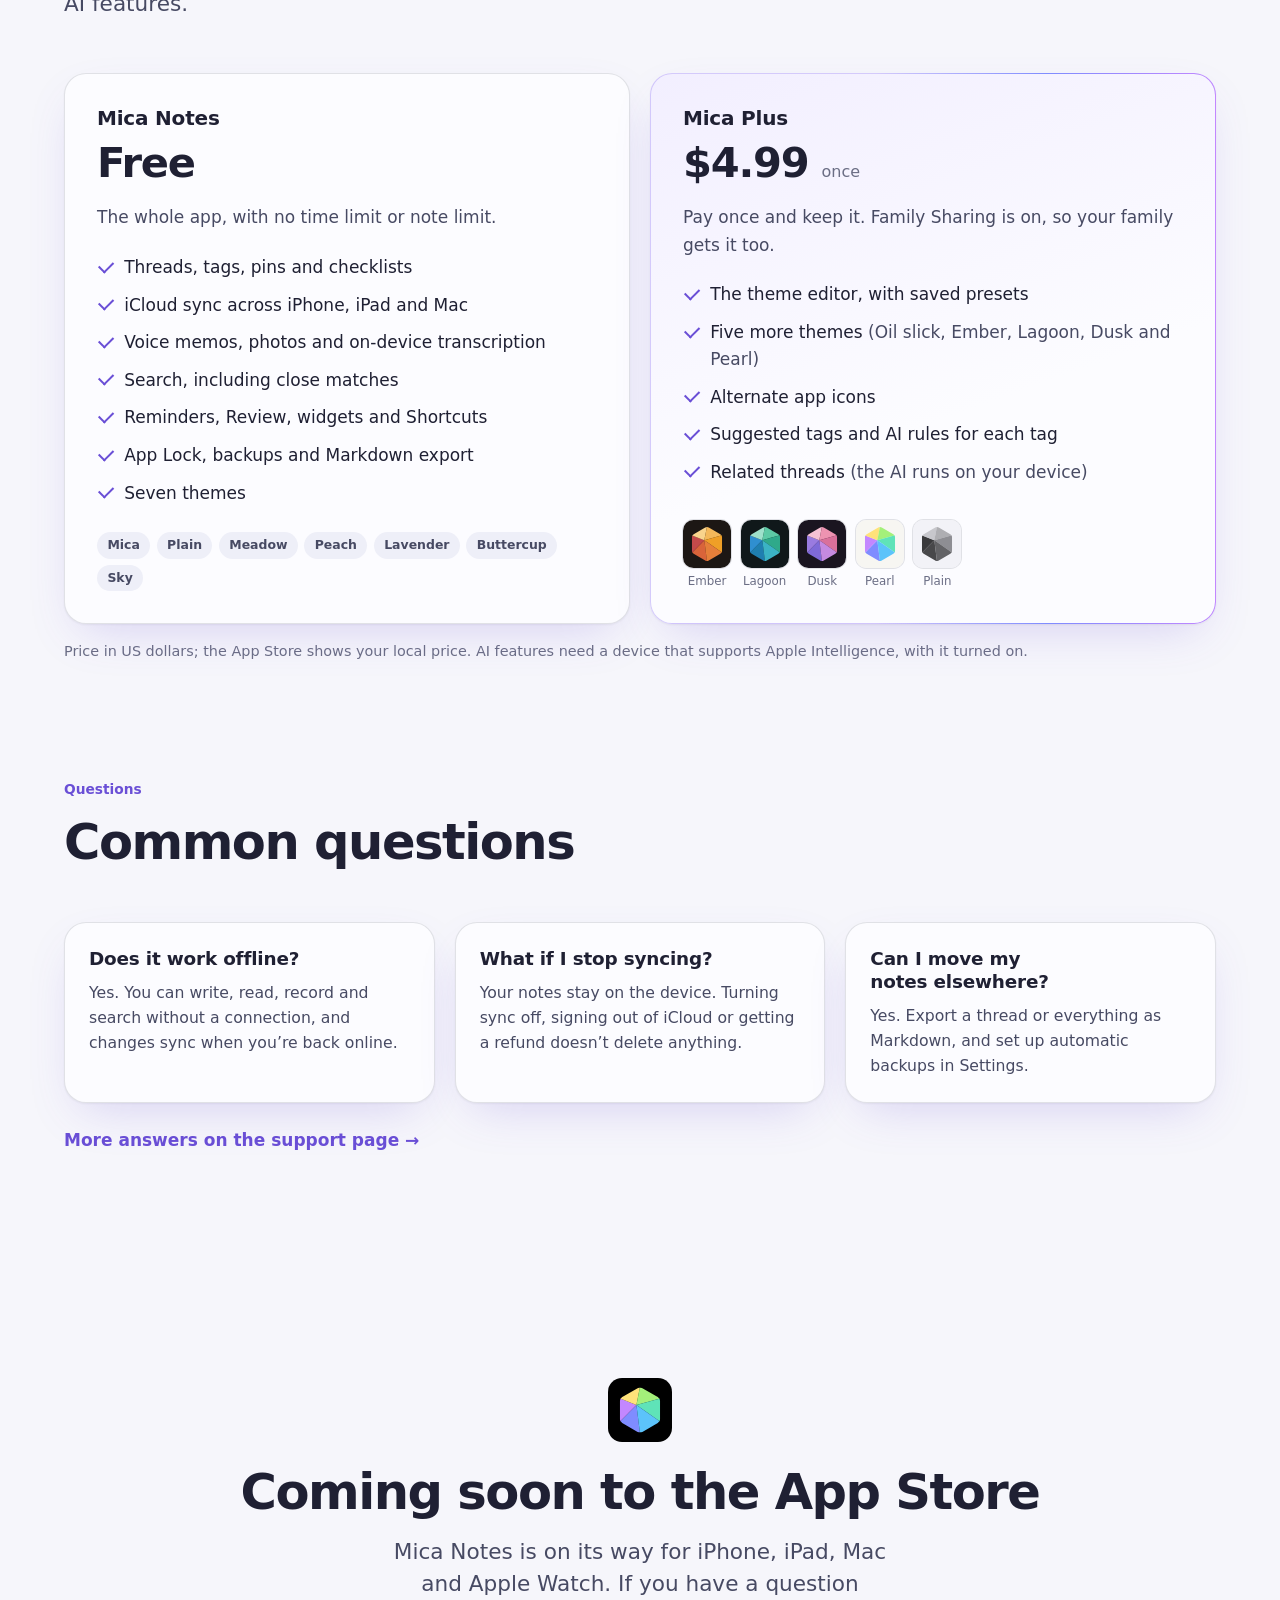
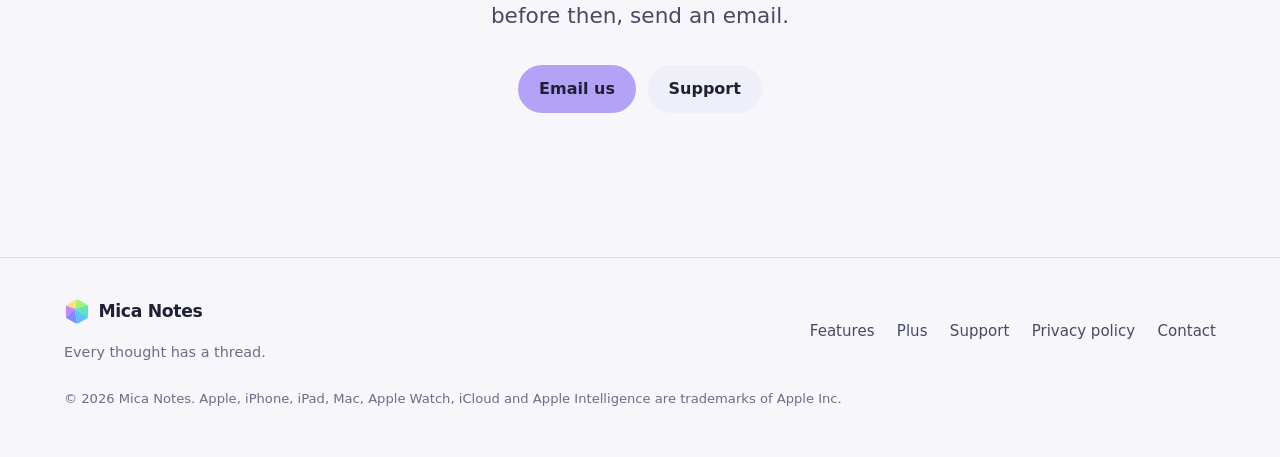
==== commit efea3e24: "Update the Mica Notes website" ====
--- a/index.html
+++ b/index.html
@@ -51,7 +51,7 @@
           <p class="demo-hint">Try it: open a thread, tick off a checklist, or add a note.</p>
           <div class="theme-picker" role="group" aria-label="Demo theme">
             <span>Theme</span>
-            <button class="swatch" data-theme="mica" style="--sw:#B4A2F7" aria-pressed="true" aria-label="Mica"></button>
+            <button class="swatch" data-theme="mica" style="--sw:#0B0B0E" aria-pressed="true" aria-label="Mica"></button>
             <button class="swatch" data-theme="meadow" style="--sw:#8FCBAE" aria-pressed="false" aria-label="Meadow"></button>
             <button class="swatch" data-theme="peach" style="--sw:#F2A57E" aria-pressed="false" aria-label="Peach"></button>
             <button class="swatch" data-theme="lavender" style="--sw:#C9A8E2" aria-pressed="false" aria-label="Lavender"></button>
